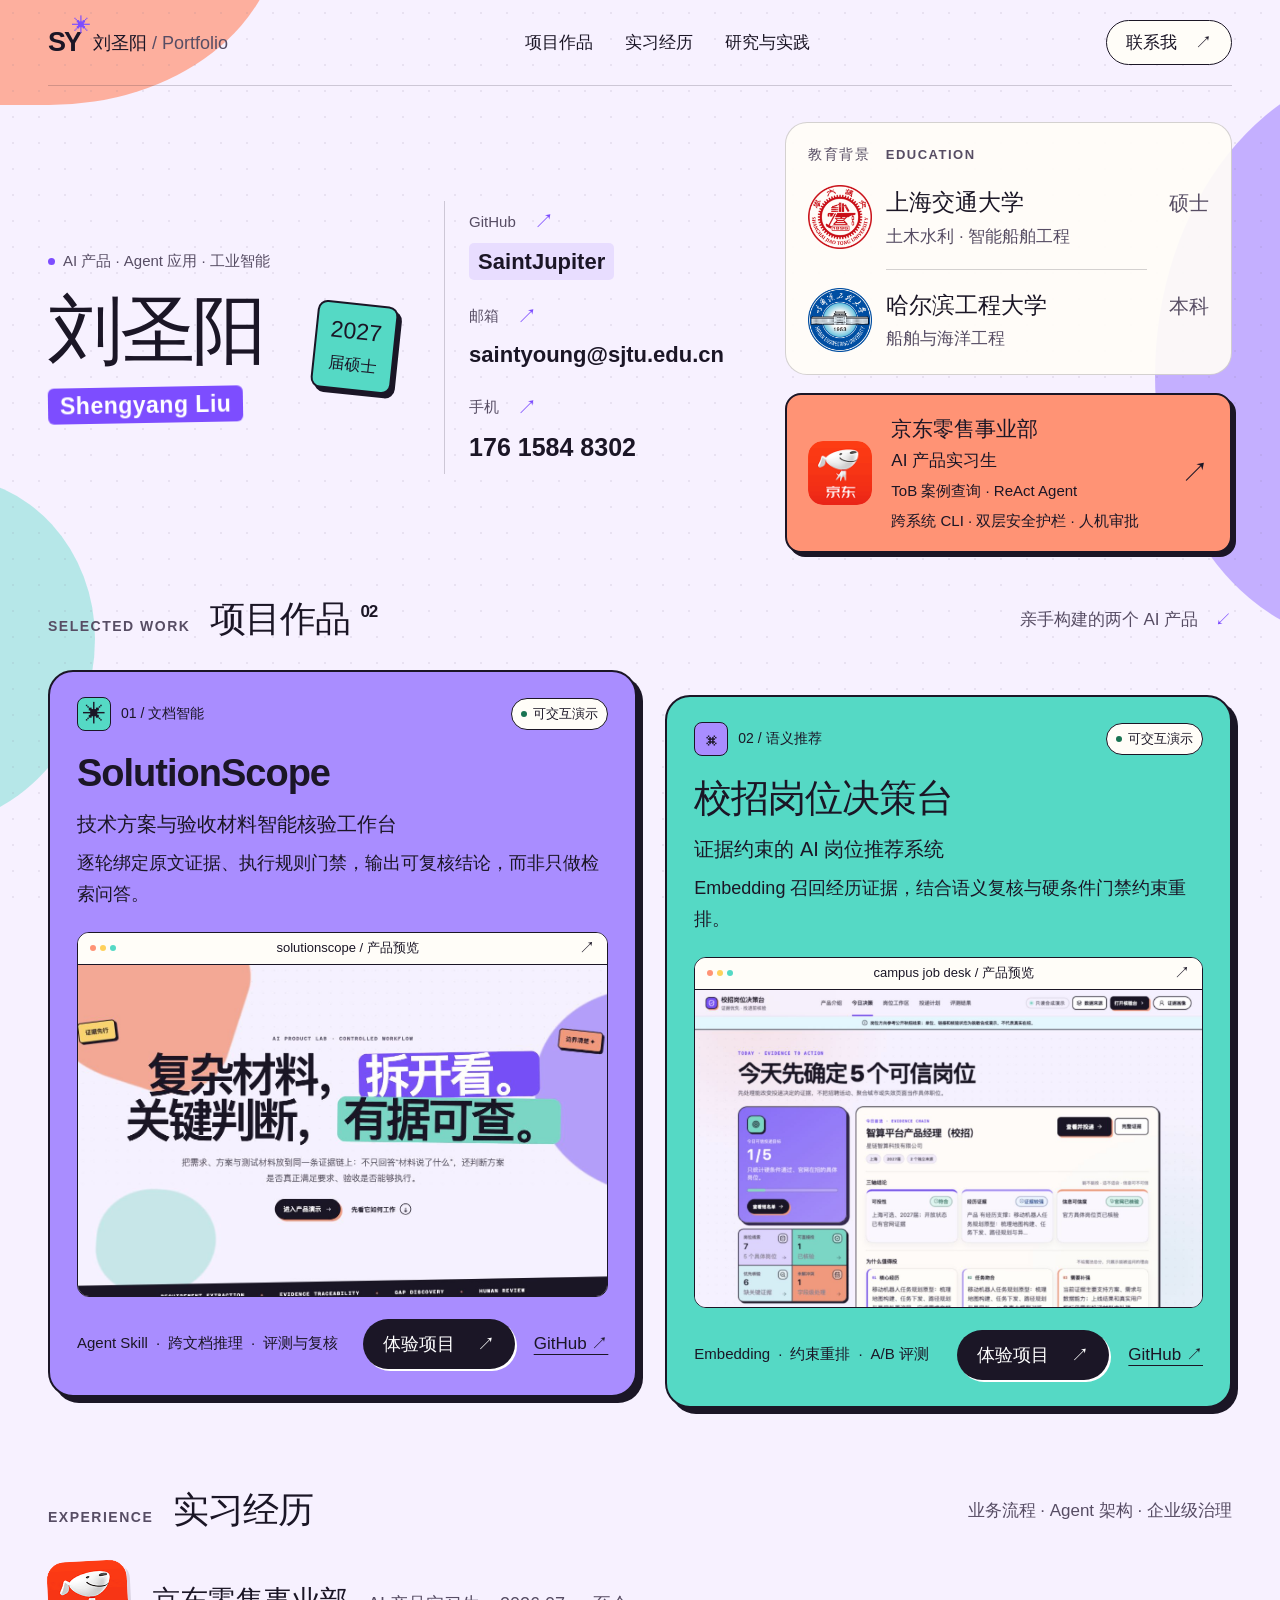
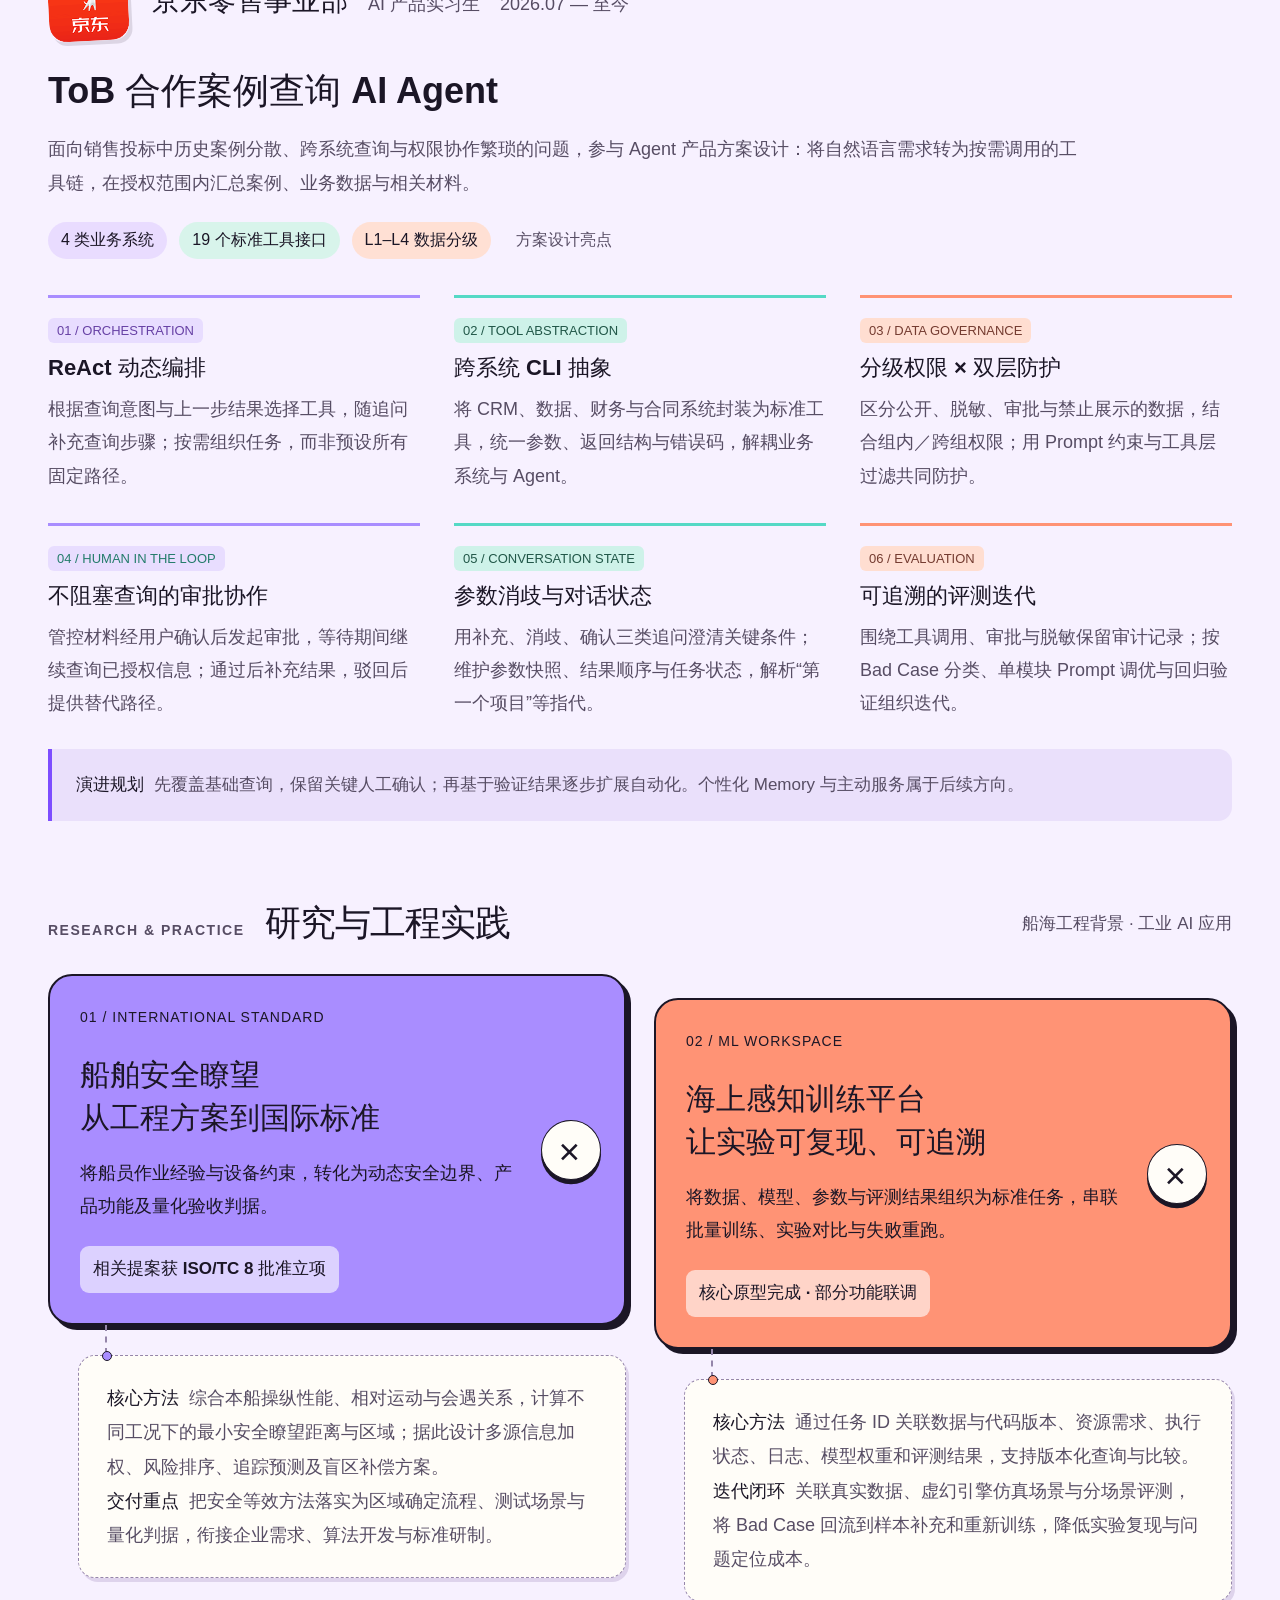
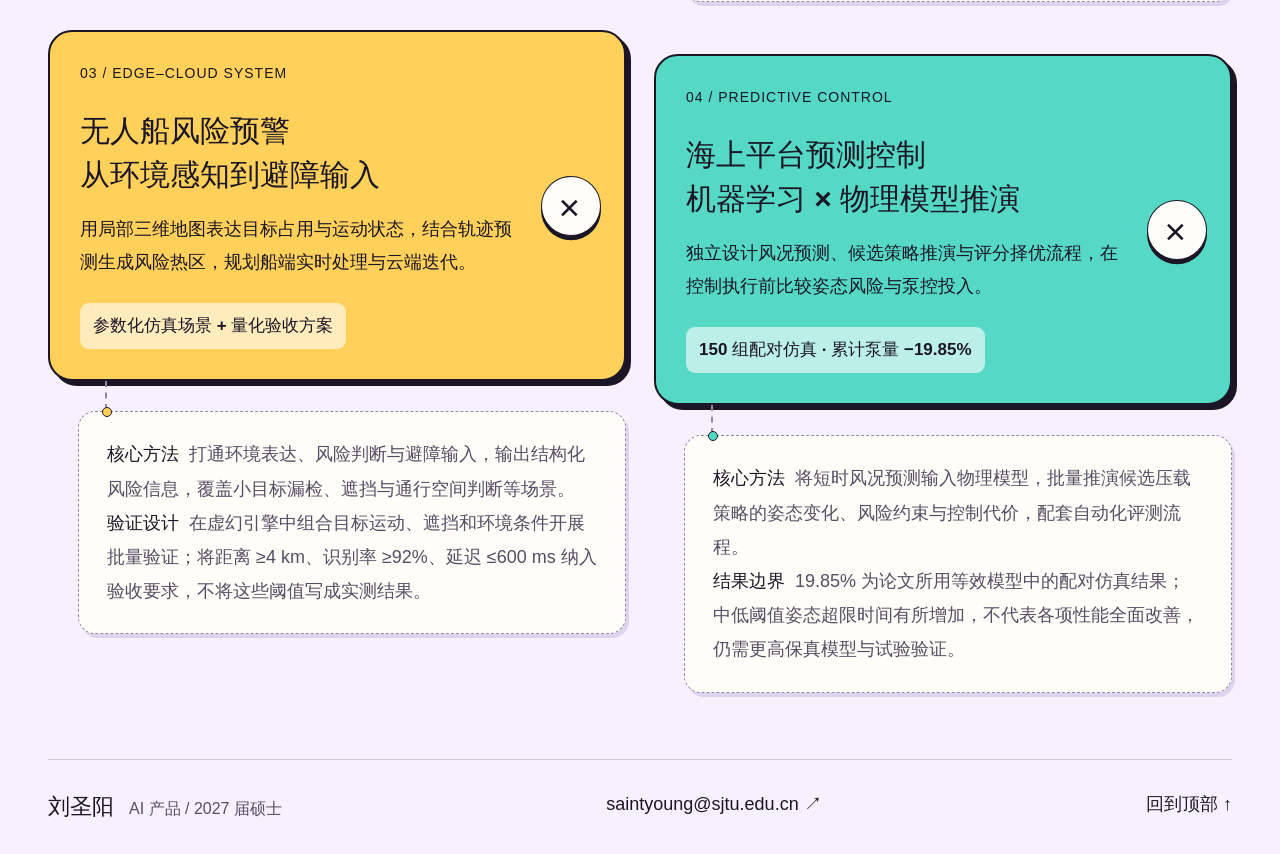
==== index.html @ f73a902e "Remove personal name from page and repository metadata" ====
<!doctype html>
<html lang="zh-CN">
  <head>
    <meta charset="UTF-8" />
    <meta name="viewport" content="width=device-width, initial-scale=1.0" />
    <meta name="description" content="个人主页：教育经历、实习经历、项目作品与研究实践。" />
    <title>个人主页｜Portfolio</title>
    <meta name="robots" content="noindex" />
    <link rel="stylesheet" href="./portfolio-readable.css" />
  </head>
  <body>
    <div class="ambient-art" aria-hidden="true"><i class="ambient-coral"></i><i class="ambient-violet"></i><i class="ambient-mint"></i></div>
    <a class="skip-link" href="#projects">跳至重点项目</a>
    <header class="topbar wrap">
      <a class="brand" href="#top"><span class="monogram">SY<span>✳</span></span><b>刘圣阳<span> / Portfolio</span></b></a>
      <nav aria-label="主导航"><a href="#projects">项目作品</a><a href="#experience">实习经历</a><a href="#research">研究与实践</a></nav>
      <a class="top-contact" href="mailto:saintyoung@sjtu.edu.cn">联系我 <span aria-hidden="true">↗</span></a>
    </header>
    <main class="wrap" id="top">
      <section class="overview" aria-label="个人概况">
        <div class="identity">
          <div class="kicker"><i></i> AI 产品 · Agent 应用 · 工业智能</div>
          <div class="name-line"><h1>刘圣阳<span>Shengyang Liu</span></h1><span class="year-badge">2027<br /><b>届硕士</b></span></div>
        </div>
        <nav class="contact-rail" aria-label="个人联系方式">
          <a href="https://github.com/SaintJupiter" target="_blank" rel="noreferrer"><span class="contact-label">GitHub <span aria-hidden="true">↗</span></span><strong>SaintJupiter</strong></a>
          <a href="mailto:saintyoung@sjtu.edu.cn"><span class="contact-label">邮箱 <span aria-hidden="true">↗</span></span><strong>saintyoung@sjtu.edu.cn</strong></a>
          <a href="tel:17615848302"><span class="contact-label">手机 <span aria-hidden="true">↗</span></span><strong>176 1584 8302</strong></a>
        </nav>
        <div class="background-stack">
          <div class="education"><span class="section-label">教育背景 <small>EDUCATION</small></span><div class="school"><img class="school-emblem" src="./assets/sjtu-emblem.png" alt="上海交通大学校徽" width="64" height="64" /><div><h2>上海交通大学 <span>硕士</span></h2><p>土木水利 · 智能船舶工程</p></div></div><div class="school"><img class="school-emblem" src="./assets/heu-crest-local.png" alt="哈尔滨工程大学校徽" width="64" height="64" /><div><h2>哈尔滨工程大学 <span>本科</span></h2><p>船舶与海洋工程</p></div></div></div>
          <a class="intern-summary" href="#experience"><img class="jd-logo" src="./assets/jd-official-app.png" alt="京东" width="64" height="64" /><div><strong>京东零售事业部 <span>AI 产品实习生</span></strong><p>ToB 案例查询 · ReAct Agent<span class="intern-keywords">跨系统 CLI · 双层安全护栏 · 人机审批</span></p></div><span class="round-arrow" aria-hidden="true">↗</span></a>
        </div>
      </section>
      <section class="featured" id="projects" aria-labelledby="projects-title">
        <div class="section-heading"><div><span class="section-label">SELECTED WORK</span><h2 id="projects-title">项目作品<span class="project-count">02</span></h2></div><span class="section-hint">亲手构建的两个 AI 产品 <span aria-hidden="true">↙</span></span></div>
        <div class="project-grid">
          <article class="project scope">
            <div class="project-copy"><div class="project-top"><span class="project-icon">✳</span><span>01 / 文档智能</span><span class="demo-badge"><i></i>可交互演示</span></div><h3>SolutionScope</h3><p class="project-subtitle">技术方案与验收材料智能核验工作台</p><p class="project-description">逐轮绑定原文证据、执行规则门禁，输出可复核结论，而非只做检索问答。</p></div>
            <a class="project-preview" href="https://saintjupiter.github.io/SolutionScope/" target="_blank" rel="noreferrer" aria-label="打开 SolutionScope 在线演示"><div class="window-bar"><span><i></i><i></i><i></i></span><small>solutionscope / 产品预览</small><span>↗</span></div><img src="./assets/solutionscope.png" alt="SolutionScope 产品首页，紫色与薄荷绿色界面" width="1280" height="735" /><span class="preview-open">打开体验 ↗</span></a>
            <div class="project-bottom"><div class="tags"><span>Agent Skill</span><span>跨文档推理</span><span>评测与复核</span></div><div class="project-actions"><a class="demo-link" href="https://saintjupiter.github.io/SolutionScope/" target="_blank" rel="noreferrer">体验项目 <span>↗</span></a><a class="repo-link" href="https://github.com/SaintJupiter/SolutionScope" target="_blank" rel="noreferrer">GitHub ↗</a></div></div>
          </article>
          <article class="project campus">
            <div class="project-copy"><div class="project-top"><span class="project-icon">⌘</span><span>02 / 语义推荐</span><span class="demo-badge"><i></i>可交互演示</span></div><h3>校招岗位决策台</h3><p class="project-subtitle">证据约束的 AI 岗位推荐系统</p><p class="project-description">Embedding 召回经历证据，结合语义复核与硬条件门禁约束重排。</p></div>
            <a class="project-preview" href="https://saintjupiter.github.io/campus-job-decision-desk/" target="_blank" rel="noreferrer" aria-label="打开校招岗位决策台在线演示"><div class="window-bar"><span><i></i><i></i><i></i></span><small>campus job desk / 产品预览</small><span>↗</span></div><img src="./assets/campus-preview-local.png" alt="校招岗位决策台的今日决策页面，展示合成岗位与三轴结论" width="1440" height="900" /><span class="preview-open">打开体验 ↗</span></a>
            <div class="project-bottom"><div class="tags"><span>Embedding</span><span>约束重排</span><span>A/B 评测</span></div><div class="project-actions"><a class="demo-link" href="https://saintjupiter.github.io/campus-job-decision-desk/" target="_blank" rel="noreferrer">体验项目 <span>↗</span></a><a class="repo-link" href="https://github.com/SaintJupiter/campus-job-decision-desk" target="_blank" rel="noreferrer">GitHub ↗</a></div></div>
          </article>
        </div>
      </section>
      <section class="experience detail-section" id="experience">
        <div class="section-heading"><div><span class="section-label">EXPERIENCE</span><h2>实习经历</h2></div><span class="section-hint">业务流程 · Agent 架构 · 企业级治理</span></div>
        <article class="experience-card">
          <div class="employer"><img class="jd-logo" src="./assets/jd-official-app.png" alt="京东" width="80" height="80" /><div><h3>京东零售事业部</h3><p>AI 产品实习生</p><time>2026.07 — 至今</time></div></div>
          <div class="experience-body">
            <h3>ToB 合作案例查询 AI Agent</h3>
            <p>面向销售投标中历史案例分散、跨系统查询与权限协作繁琐的问题，参与 Agent 产品方案设计：将自然语言需求转为按需调用的工具链，在授权范围内汇总案例、业务数据与相关材料。</p>
            <div class="jd-scope" aria-label="方案覆盖范围"><span>4 类业务系统</span><span>19 个标准工具接口</span><span>L1–L4 数据分级</span><span>方案设计亮点</span></div>
            <div class="jd-highlights">
              <div><span class="highlight-index">01 / ORCHESTRATION</span><h4>ReAct 动态编排</h4><p>根据查询意图与上一步结果选择工具，随追问补充查询步骤；按需组织任务，而非预设所有固定路径。</p></div>
              <div><span class="highlight-index">02 / TOOL ABSTRACTION</span><h4>跨系统 CLI 抽象</h4><p>将 CRM、数据、财务与合同系统封装为标准工具，统一参数、返回结构与错误码，解耦业务系统与 Agent。</p></div>
              <div><span class="highlight-index">03 / DATA GOVERNANCE</span><h4>分级权限 × 双层防护</h4><p>区分公开、脱敏、审批与禁止展示的数据，结合组内／跨组权限；用 Prompt 约束与工具层过滤共同防护。</p></div>
              <div><span class="highlight-index">04 / HUMAN IN THE LOOP</span><h4>不阻塞查询的审批协作</h4><p>管控材料经用户确认后发起审批，等待期间继续查询已授权信息；通过后补充结果，驳回后提供替代路径。</p></div>
              <div><span class="highlight-index">05 / CONVERSATION STATE</span><h4>参数消歧与对话状态</h4><p>用补充、消歧、确认三类追问澄清关键条件；维护参数快照、结果顺序与任务状态，解析“第一个项目”等指代。</p></div>
              <div><span class="highlight-index">06 / EVALUATION</span><h4>可追溯的评测迭代</h4><p>围绕工具调用、审批与脱敏保留审计记录；按 Bad Case 分类、单模块 Prompt 调优与回归验证组织迭代。</p></div>
            </div>
            <p class="jd-roadmap"><strong>演进规划</strong>先覆盖基础查询，保留关键人工确认；再基于验证结果逐步扩展自动化。个性化 Memory 与主动服务属于后续方向。</p>
          </div>
        </article>
      </section>
      <section class="detail-section" id="research"><div class="section-heading"><div><span class="section-label">RESEARCH & PRACTICE</span><h2>研究与工程实践</h2></div><span class="section-hint">船海工程背景 · 工业 AI 应用</span></div>
        <div class="research-grid">
          <details open class="research-card research-violet"><summary><span class="research-number">01 / INTERNATIONAL STANDARD</span><div><h3>船舶安全瞭望<br />从工程方案到国际标准</h3><p>将船员作业经验与设备约束，转化为动态安全边界、产品功能及量化验收判据。</p><span class="research-result">相关提案获 ISO/TC 8 批准立项</span></div><span class="expand" aria-hidden="true">＋</span></summary><div class="research-body"><strong>核心方法</strong>综合本船操纵性能、相对运动与会遇关系，计算不同工况下的最小安全瞭望距离与区域；据此设计多源信息加权、风险排序、追踪预测及盲区补偿方案。<br /><strong>交付重点</strong>把安全等效方法落实为区域确定流程、测试场景与量化判据，衔接企业需求、算法开发与标准研制。</div></details>
          <details open class="research-card research-mint"><summary><span class="research-number">02 / ML WORKSPACE</span><div><h3>海上感知训练平台<br />让实验可复现、可追溯</h3><p>将数据、模型、参数与评测结果组织为标准任务，串联批量训练、实验对比与失败重跑。</p><span class="research-result">核心原型完成 · 部分功能联调</span></div><span class="expand" aria-hidden="true">＋</span></summary><div class="research-body"><strong>核心方法</strong>通过任务 ID 关联数据与代码版本、资源需求、执行状态、日志、模型权重和评测结果，支持版本化查询与比较。<br /><strong>迭代闭环</strong>关联真实数据、虚幻引擎仿真场景与分场景评测，将 Bad Case 回流到样本补充和重新训练，降低实验复现与问题定位成本。</div></details>
          <details open class="research-card research-mint"><summary><span class="research-number">03 / EDGE–CLOUD SYSTEM</span><div><h3>无人船风险预警<br />从环境感知到避障输入</h3><p>用局部三维地图表达目标占用与运动状态，结合轨迹预测生成风险热区，规划船端实时处理与云端迭代。</p><span class="research-result">参数化仿真场景 + 量化验收方案</span></div><span class="expand" aria-hidden="true">＋</span></summary><div class="research-body"><strong>核心方法</strong>打通环境表达、风险判断与避障输入，输出结构化风险信息，覆盖小目标漏检、遮挡与通行空间判断等场景。<br /><strong>验证设计</strong>在虚幻引擎中组合目标运动、遮挡和环境条件开展批量验证；将距离 ≥4 km、识别率 ≥92%、延迟 ≤600 ms 纳入验收要求，不将这些阈值写成实测结果。</div></details>
          <details open class="research-card research-violet"><summary><span class="research-number">04 / PREDICTIVE CONTROL</span><div><h3>海上平台预测控制<br />机器学习 × 物理模型推演</h3><p>独立设计风况预测、候选策略推演与评分择优流程，在控制执行前比较姿态风险与泵控投入。</p><span class="research-result">150 组配对仿真 · 累计泵量 −19.85%</span></div><span class="expand" aria-hidden="true">＋</span></summary><div class="research-body"><strong>核心方法</strong>将短时风况预测输入物理模型，批量推演候选压载策略的姿态变化、风险约束与控制代价，配套自动化评测流程。<br /><strong>结果边界</strong>19.85% 为论文所用等效模型中的配对仿真结果；中低阈值姿态超限时间有所增加，不代表各项性能全面改善，仍需更高保真模型与试验验证。</div></details>
        </div>
      </section>
      <footer><div><strong>刘圣阳</strong><span>AI 产品 / 2027 届硕士</span></div><a href="mailto:saintyoung@sjtu.edu.cn">saintyoung@sjtu.edu.cn ↗</a><a href="#top">回到顶部 ↑</a></footer>
    </main>
  </body>
</html>
---- portfolio-readable.css ----
:root {
  --ink:#1b1626; --muted:#574d64; --paper:#f7f1ff; --white:#fffdf8;
  --purple:#7d4dff; --violet:#a98dff; --mint:#55d9c5; --coral:#ff9375;
  --yellow:#ffd15b; --cyan:#5ad8ee; --line:#1b162630;
  font-family:"Avenir Next",-apple-system,BlinkMacSystemFont,"PingFang SC","Microsoft YaHei",sans-serif;
  color:var(--ink); background:var(--paper); font-synthesis:none;
}
* { box-sizing:border-box; }
html { scroll-behavior:smooth; scroll-padding-top:28px; }
body { margin:0; isolation:isolate; }
h1,h2,h3,h4,p { margin:0; }
a { color:inherit; text-decoration:none; }
a,summary { -webkit-tap-highlight-color:transparent; }
a:focus-visible,summary:focus-visible { outline:3px solid #5630bc; outline-offset:5px; }
.wrap { width:min(1440px,calc(100% - 96px)); margin-inline:auto; }
.topbar { height:86px; display:flex; align-items:center; justify-content:space-between; gap:24px; border-bottom:1px solid var(--line); }
.brand { display:flex; align-items:center; gap:13px; font-size:18px; }
.brand b>span { font-weight:400; color:var(--muted); }
.monogram { font-size:27px; letter-spacing:-2px; font-weight:850; position:relative; }
.monogram>span { position:absolute; color:var(--purple); top:-12px; right:-9px; font-size:19px; }
.topbar nav { display:flex; gap:32px; font-size:17px; }
.topbar nav a:hover { color:var(--purple); }
.top-contact { font-size:17px; padding:10px 19px; background:var(--white); border:1.5px solid var(--ink); border-radius:30px; }
.top-contact span { margin-left:13px; }
.overview { display:grid; grid-template-columns:minmax(0,1fr) minmax(0,1.08fr); gap:46px; align-items:center; padding:36px 0 42px; }
.identity { min-width:0; }
.kicker { font-size:15px; color:var(--muted); display:flex; align-items:center; gap:8px; }
.kicker i { width:7px; height:7px; border-radius:50%; background:var(--purple); }
.name-line { display:flex; align-items:center; gap:28px; margin-top:20px; }
.identity h1 { font-size:clamp(72px,6.1vw,92px); line-height:1.06; letter-spacing:-3px; }
.identity h1>span { display:table; font-size:23px; letter-spacing:.5px; font-weight:600; color:white; background:var(--purple); border-radius:6px; padding:6px 12px; margin-top:16px; transform:rotate(-1deg); }
.year-badge { background:var(--mint); border:2px solid var(--ink); border-radius:10px; box-shadow:4px 4px 0 var(--ink); padding:13px 15px; transform:rotate(6deg); text-align:center; font-size:26px; line-height:1.35; }
.year-badge b { font-size:16px; font-weight:550; }
.intro { font-size:20px; margin-top:24px; line-height:1.65; color:var(--muted); }
.socials { display:flex; flex-wrap:wrap; align-items:center; gap:17px 22px; margin-top:25px; font-size:18px; }
.socials a { display:inline-flex; align-items:center; gap:10px; }
.socials .github { color:white; background:var(--ink); padding:12px 20px; border-radius:28px; box-shadow:4px 4px 0 var(--coral); }
.github svg { width:20px; height:20px; stroke:currentColor; fill:none; stroke-width:1.7; }
.phone-link { display:inline-flex; align-items:center; gap:13px; margin-top:20px; font-size:22px; font-variant-numeric:tabular-nums; }
.phone-link>span:first-child { font-size:15px; color:var(--muted); }
.phone-link:hover { color:var(--purple); }
.background-stack { display:grid; gap:18px; min-width:0; }
.education { background:#fffdf8ed; border:1.5px solid var(--line); border-radius:22px; padding:23px 27px; }
.section-label { font-size:14px; color:var(--muted); font-weight:650; letter-spacing:1.5px; }
.section-label small { font-size:13px; margin-left:10px; }
.school { display:flex; align-items:center; gap:18px; margin-top:21px; }
.school-emblem { width:64px; height:64px; object-fit:contain; flex-shrink:0; }
.school h2 { font-size:25px; line-height:1.5; font-weight:650; }
.school h2 span { font-size:17px; font-weight:400; color:var(--muted); margin-left:9px; }
.school p { font-size:18px; color:var(--muted); margin-top:3px; line-height:1.6; }
.intern-summary { width:100%; display:flex; align-items:center; gap:19px; padding:20px 25px; background:var(--coral); border:2px solid var(--ink); border-radius:16px; box-shadow:4px 4px 0 var(--ink); }
.jd-mark { display:flex; flex-direction:column; font-size:36px; font-weight:800; line-height:1; letter-spacing:-2px; color:#822629; flex-shrink:0; }
.jd-mark>span { font-size:14px; letter-spacing:3px; text-align:center; margin-top:7px; font-weight:500; }
.intern-summary strong { font-size:22px; line-height:1.5; }
.intern-summary strong>span { font-size:17px; font-weight:500; margin-left:10px; }
.intern-summary p { font-size:16px; line-height:1.7; margin-top:5px; }
.round-arrow { margin-left:auto; font-size:28px; }
.section-heading { display:flex; justify-content:space-between; align-items:center; gap:20px; margin-bottom:26px; }
.section-heading>div { display:flex; align-items:baseline; gap:20px; }
.section-heading h2 { font-size:36px; font-weight:750; letter-spacing:-1px; }
.project-count { font-size:17px; margin-left:10px; vertical-align:top; line-height:2; }
.section-hint { font-size:17px; color:var(--muted); }
.section-hint>span { margin-left:12px; color:var(--purple); }
.project-grid { display:grid; grid-template-columns:minmax(0,1.04fr) minmax(0,1fr); gap:28px; align-items:start; }
.project { border:2px solid var(--ink); border-radius:25px; box-shadow:6px 6px 0 var(--ink); overflow:hidden; background:var(--violet); transition:transform .2s; }
.project.campus { background:var(--mint); margin-top:25px; }
.project:hover { transform:translateY(-3px); }
.project-copy { padding:25px 27px 21px; }
.project-top { display:flex; align-items:center; gap:10px; font-size:14px; }
.project-icon { display:grid; place-items:center; width:34px; height:34px; font-size:23px; background:var(--mint); border:1px solid var(--ink); border-radius:8px; }
.campus .project-icon { background:var(--violet); }
.demo-badge { display:flex; align-items:center; gap:6px; margin-left:auto; padding:6px 9px; border:1px solid var(--ink); border-radius:20px; background:var(--white); font-size:13px; }
.demo-badge i { width:6px; height:6px; background:#197352; border-radius:50%; }
.project h3 { font-size:38px; line-height:1.25; letter-spacing:-1px; margin-top:19px; }
.project-subtitle { font-size:20px; margin-top:10px; line-height:1.6; }
.project-description { font-size:18px; line-height:1.75; margin-top:8px; }
.project-preview { display:block; position:relative; margin:0 27px; border:1.5px solid var(--ink); border-radius:12px; overflow:hidden; background:var(--paper); }
.window-bar { height:32px; display:flex; align-items:center; justify-content:space-between; padding:0 12px; background:var(--white); border-bottom:1px solid var(--ink); }
.window-bar small { font-size:13px; }
.window-bar>span:first-child { display:flex; gap:4px; }
.window-bar i { width:6px; height:6px; border-radius:50%; background:var(--coral); }
.window-bar i:nth-child(2) { background:var(--yellow); }
.window-bar i:nth-child(3) { background:var(--mint); }
.project-preview img { display:block; width:100%; aspect-ratio:16/10; height:auto; object-fit:cover; object-position:top; }
.preview-open { position:absolute; bottom:14px; right:14px; padding:9px 14px; border-radius:24px; border:1px solid var(--ink); background:var(--white); font-size:14px; opacity:0; transition:opacity .2s; }
.project-preview:hover .preview-open,.project-preview:focus-visible .preview-open { opacity:1; }
.project-bottom { display:flex; flex-wrap:wrap; align-items:center; justify-content:space-between; gap:18px; padding:22px 27px 26px; }
.tags { display:flex; flex-wrap:wrap; gap:8px; font-size:15px; }
.tags span+span:before { content:"·"; margin-right:8px; }
.project-actions { display:flex; align-items:center; gap:19px; margin-left:auto; }
.demo-link { display:flex; align-items:center; gap:22px; font-size:18px; background:var(--ink); color:white; padding:13px 20px; border-radius:30px; box-shadow:2px 2px 0 white; }
.repo-link { font-size:17px; text-decoration:underline; text-underline-offset:5px; }
.detail-section { margin-top:78px; }
.experience-card { display:grid; grid-template-columns:235px minmax(0,1fr); background:var(--white); border:1px solid var(--line); border-radius:24px; overflow:hidden; }
.employer { display:flex; flex-direction:column; gap:25px; padding:32px 26px; background:#ffe0d4; border-right:1px solid var(--line); }
.employer>.jd-mark { font-size:50px; }
.employer h3 { font-size:25px; line-height:1.5; }
.employer p,.employer time { font-size:18px; display:block; margin-top:10px; color:var(--muted); }
.experience-body { padding:34px; }
.experience-body>h3 { font-size:30px; }
.experience-body>p { margin-top:16px; font-size:18px; line-height:1.9; color:var(--muted); }
.jd-scope { display:flex; flex-wrap:wrap; gap:9px; margin-top:22px; }
.jd-scope span { font-size:16px; padding:7px 10px; border-radius:6px; background:#e9dcff; }
.jd-scope span:nth-child(2) { background:#d8f4eb; }
.jd-scope span:nth-child(3) { background:#ffe0d4; }
.jd-scope span:last-child { background:transparent; color:var(--muted); }
.jd-highlights { display:grid; grid-template-columns:repeat(2,minmax(0,1fr)); gap:27px; margin-top:32px; }
.jd-highlights>div { border-top:1px solid var(--line); padding-top:17px; }
.highlight-index { font-size:14px; color:#6741a5; }
.jd-highlights>div:nth-child(even) .highlight-index { color:#247c6b; }
.jd-highlights h4 { font-size:22px; margin:10px 0; }
.jd-highlights p { font-size:18px; line-height:1.85; color:var(--muted); }
.experience-body>.jd-roadmap { font-size:17px; border-top:1px solid var(--line); padding-top:20px; margin-top:28px; }
.jd-roadmap strong { color:var(--ink); margin-right:10px; }
.research-grid { display:grid; grid-template-columns:repeat(2,minmax(0,1fr)); gap:28px; align-items:start; }
.research-card { border:2px solid var(--ink); border-radius:24px; box-shadow:5px 5px 0 var(--ink); overflow:hidden; background:var(--violet); }
.research-card:nth-child(2) { background:var(--coral); }
.research-card:nth-child(3) { background:var(--yellow); }
.research-card:nth-child(4) { background:var(--mint); }
.research-card:nth-child(even) { margin-top:24px; }
.research-grid summary { display:block; position:relative; padding:30px; cursor:pointer; list-style:none; }
.research-grid summary::-webkit-details-marker { display:none; }
.research-number { display:block; font-size:14px; line-height:1.7; letter-spacing:1px; padding-right:36px; margin-bottom:23px; }
.research-grid h3 { font-size:30px; line-height:1.45; }
.research-grid summary p { font-size:18px; line-height:1.85; margin-top:17px; }
.research-result { display:inline-block; font-size:17px; font-weight:600; line-height:1.7; margin-top:23px; padding:9px 13px; background:#fff9; border-radius:9px; }
.expand { position:absolute; top:26px; right:25px; width:34px; height:34px; display:grid; place-items:center; background:#fff9; border:1px solid var(--ink); border-radius:50%; font-size:24px; transition:transform .2s; }
details[open] .expand { transform:rotate(45deg); }
.research-body { background:#ffffffd4; border-top:1px solid var(--line); padding:26px 30px; font-size:18px; line-height:1.9; color:var(--muted); }
.research-body strong { color:var(--ink); margin-right:10px; }
footer { display:flex; flex-wrap:wrap; justify-content:space-between; gap:22px; padding:32px 0; margin-top:66px; border-top:1px solid var(--line); font-size:18px; }
footer strong { font-size:22px; margin-right:15px; }
footer span { font-size:16px; color:var(--muted); }
.skip-link { position:fixed; left:15px; top:-90px; z-index:20; background:white; padding:15px; }
.skip-link:focus { top:15px; }
.ambient-art { position:fixed; inset:0; z-index:-1; overflow:hidden; pointer-events:none; }
.ambient-art::after { content:""; position:absolute; inset:0; background:radial-gradient(#80728e .8px,transparent 1px) 0 0 / 26px 26px; opacity:.12; }
.ambient-art i { position:absolute; display:block; animation:ambient-drift 13s ease-in-out infinite alternate; }
.ambient-coral { width:440px; height:340px; top:-235px; left:-160px; background:var(--coral); border-radius:42% 58% 64% 36%; opacity:.7; }
.ambient-violet { width:460px; height:580px; right:-335px; top:7%; background:var(--violet); border-radius:62% 38% 47% 53%; opacity:.65; animation-delay:-5s!important; }
.ambient-mint { width:320px; height:350px; left:-225px; top:53%; background:var(--mint); border-radius:46% 54% 63% 37%; opacity:.4; animation-delay:-9s!important; }
@keyframes ambient-drift { from { transform:translate3d(-12px,-14px,0) rotate(-9deg); } to { transform:translate3d(28px,32px,0) rotate(12deg); } }
@media(max-width:1150px) {
  .wrap { width:calc(100% - 56px); }
  .overview { gap:30px; }
  .identity h1 { font-size:72px; }
  .school h2 { font-size:22px; }
  .school p { font-size:16px; }
  .intern-summary strong>span { display:block; margin:3px 0 0; }
  .project h3 { font-size:33px; }
  .project-bottom { align-items:start; flex-direction:column; }
  .project-actions { width:100%; justify-content:space-between; margin:0; }
  .experience-card { grid-template-columns:200px minmax(0,1fr); }
}
@media(max-width:800px) {
  .wrap { width:calc(100% - 36px); }
  .topbar { height:72px; }
  .topbar nav { display:none; }
  .brand { font-size:15px; }
  .top-contact { font-size:15px; padding:9px 14px; }
  .overview { grid-template-columns:1fr; gap:28px; padding:28px 0 36px; }
  .identity h1 { font-size:68px; }
  .identity h1>span { font-size:21px; }
  .kicker { font-size:14px; }
  .intro { font-size:18px; }
  .socials { font-size:17px; gap:17px; }
  .phone-link { font-size:22px; margin-top:18px; }
  .school-emblem { width:56px; height:56px; }
  .education { padding:20px; }
  .school { gap:14px; }
  .school h2 { font-size:22px; }
  .school h2 span { font-size:16px; }
  .school p { font-size:16px; }
  .intern-summary { padding:18px 20px; gap:16px; }
  .intern-summary strong { font-size:21px; }
  .intern-summary strong>span { font-size:17px; }
  .intern-summary p { font-size:15px; }
  .section-heading>div { flex-direction:column; gap:8px; }
  .section-heading h2 { font-size:31px; }
  .section-hint { display:none; }
  .project-grid { grid-template-columns:1fr; gap:25px; }
  .project.campus { margin-top:0; }
  .project-copy { padding:22px 21px 18px; }
  .project h3 { font-size:33px; }
  .project-subtitle { font-size:19px; }
  .project-description { font-size:17px; }
  .project-preview { margin-inline:21px; }
  .window-bar small { font-size:12px; }
  .project-bottom { padding:20px 21px 24px; }
  .demo-badge { font-size:12px; }
  .demo-link { font-size:17px; padding:12px 18px; }
  .experience-card { grid-template-columns:1fr; }
  .employer { flex-direction:row; align-items:center; border-right:0; border-bottom:1px solid var(--line); padding:23px; }
  .experience-body { padding:24px; }
  .experience-body>h3 { font-size:26px; }
  .jd-highlights { grid-template-columns:1fr; }
  .detail-section { margin-top:56px; }
  .research-grid { grid-template-columns:1fr; gap:25px; }
  .research-card:nth-child(even) { margin-top:0; }
  .research-grid summary { padding:25px; }
  .research-grid h3 { font-size:27px; }
  .research-number { font-size:12px; }
  .research-result { font-size:16px; }
  footer { font-size:16px; }
  footer>div { width:100%; }
  .ambient-violet { right:-395px; }
}
@media(max-width:380px) {
  .name-line { gap:18px; }
  .identity h1 { font-size:60px; }
  .year-badge { font-size:22px; padding:10px; }
  .school h2 { font-size:20px; }
  .school h2 span { margin-left:4px; }
  .school p { font-size:15px; }
  .demo-badge { display:none; }
}
/* Identity, contacts and credentials have separate roles in the opening row. */
.overview { grid-template-columns:minmax(0,1fr) minmax(0,.85fr) minmax(0,1.22fr); gap:30px; }
.name-line { gap:50px; align-items:flex-start; }
.year-badge { margin-top:12px; font-size:23px; padding:11px 13px; }
.identity h1 { font-size:clamp(74px,5.85vw,90px); }
.contact-rail { display:grid; gap:23px; padding:7px 0 7px 24px; border-left:1px solid var(--line); }
.contact-rail a { display:grid; gap:8px; justify-items:start; }
.contact-label { display:flex; gap:18px; align-items:center; font-size:15px; color:var(--muted); }
.contact-label>span { color:var(--purple); font-size:20px; }
.contact-rail strong { font-size:22px; line-height:1.5; font-weight:600; overflow-wrap:anywhere; }
.contact-rail a:first-child strong { background:#e8ddff; padding:2px 9px; border-radius:5px; }
.contact-rail a:last-child strong { font-size:25px; font-variant-numeric:tabular-nums; }
.contact-rail a:hover strong { color:var(--purple); }
.education { padding:22px; }
.school { position:relative; gap:14px; }
.school+.school { padding-top:19px; margin-top:19px; }
.school+.school::before { content:""; position:absolute; width:65%; height:1px; top:0; left:78px; background:var(--line); }
.school>div { flex:1; min-width:0; }
.school h2 { display:flex; justify-content:space-between; align-items:baseline; gap:8px; font-size:23px; }
.school h2 span { margin-left:auto; font-size:20px; flex-shrink:0; }
.jd-logo { display:block; width:64px; height:64px; object-fit:contain; flex-shrink:0; border-radius:15px; }
.employer>.jd-logo { width:80px; height:80px; transform:rotate(-3deg); box-shadow:3px 4px 0 #251c2920; }
.intern-keywords { display:block; margin-top:4px; }
.school p { font-size:17px; }
.intern-summary { padding:18px 21px; }
.intern-summary strong { font-size:21px; }
.intern-summary strong>span { display:block; margin:3px 0 0; font-size:17px; }
.intern-summary p { font-size:15px; }

/* An editorial experience section, not a dashboard inside one giant box. */
.experience-card { display:block; background:transparent; border:0; border-radius:0; overflow:visible; }
.employer { display:flex; flex-direction:row; align-items:center; gap:24px; padding:0 0 26px; background:transparent; border:0; }
.employer>.jd-mark { background:var(--coral); border:2px solid var(--ink); border-radius:16px; padding:15px 20px; box-shadow:4px 4px 0 var(--ink); transform:rotate(-3deg); font-size:42px; }
.employer>div { display:flex; align-items:baseline; flex-wrap:wrap; gap:8px 20px; }
.employer h3 { font-size:28px; }
.employer p,.employer time { margin:0; }
.experience-body { padding:0; }
.experience-body>h3 { font-size:36px; }
.experience-body>p { max-width:1040px; }
.jd-scope { gap:12px; }
.jd-scope span { padding:8px 13px; border-radius:25px; }
.jd-highlights { grid-template-columns:repeat(3,minmax(0,1fr)); gap:30px 34px; margin-top:36px; }
.jd-highlights>div { position:relative; padding:20px 0 0; border-top:3px solid var(--violet); }
.jd-highlights>div:nth-child(3n+2) { border-color:var(--mint); }
.jd-highlights>div:nth-child(3n+3) { border-color:var(--coral); }
.highlight-index { display:inline-block; padding:5px 9px; background:#e8ddff; border-radius:6px; font-size:13px; }
.jd-highlights>div:nth-child(3n+2) .highlight-index { background:#cef2e9; color:#215748; }
.jd-highlights>div:nth-child(3n+3) .highlight-index { background:#ffded1; color:#743b30; }
.experience-body>.jd-roadmap { max-width:none; padding:20px 24px; border:0; border-left:4px solid var(--purple); background:#eae0fb; border-radius:0 14px 14px 0; }

/* The colored summary stays its own card; details branch out below it. */
.research-card { --card-color:var(--violet); background:transparent; border:0; box-shadow:none; border-radius:0; overflow:visible; }
.research-card:nth-child(2) { --card-color:var(--coral); background:transparent; }
.research-card:nth-child(3) { --card-color:var(--yellow); background:transparent; }
.research-card:nth-child(4) { --card-color:var(--mint); background:transparent; }
.research-grid summary { background:var(--card-color); border:2px solid var(--ink); border-radius:24px; box-shadow:5px 5px 0 var(--ink); padding:30px 104px 30px 30px; }
.research-number { padding-right:0; }
.research-grid .expand { width:60px; height:60px; right:23px; top:50%; margin-top:-30px; font-size:40px; border:1.5px solid var(--ink); box-shadow:3px 3px 0 var(--ink); background:var(--white); }
.research-body { position:relative; margin:30px 0 0 30px; padding:25px 28px; background:var(--white); border:1.5px dashed #9585aa; border-radius:17px; box-shadow:3px 4px 0 #ded3ec; }
.research-body::before { content:""; position:absolute; top:-31px; left:26px; height:29px; border-left:2px dashed #9585aa; }
.research-body::after { content:""; position:absolute; top:-5px; left:23px; width:8px; height:8px; border-radius:50%; background:var(--card-color); border:1px solid var(--ink); }
@media(max-width:1250px) and (min-width:801px) {
  .overview { grid-template-columns:minmax(0,1fr) minmax(0,1fr); gap:26px 44px; }
  .background-stack { grid-column:1/-1; grid-template-columns:1fr 1fr; align-items:stretch; }
  .contact-rail { padding-left:28px; }
  .intern-summary { align-self:stretch; }
  .jd-highlights { grid-template-columns:repeat(2,minmax(0,1fr)); }
  .research-grid h3 { font-size:27px; }
}
@media(max-width:800px) {
  .overview { grid-template-columns:1fr; gap:29px; }
  .name-line { gap:44px; }
  .identity h1 { font-size:72px; }
  .contact-rail { padding:0; border:0; gap:16px; }
  .contact-rail a { grid-template-columns:62px minmax(0,1fr); align-items:center; gap:12px; }
  .contact-label { font-size:14px; gap:5px; }
  .contact-label>span { font-size:16px; }
  .contact-rail strong { font-size:20px; }
  .contact-rail a:last-child strong { font-size:23px; }
  .background-stack { grid-template-columns:1fr; }
  .school h2 { font-size:21px; }
  .school h2 span { font-size:19px; margin-left:auto; }
  .school p { font-size:16px; }
  .school+.school::before { left:70px; width:65%; }
  .employer { gap:20px; align-items:center; padding-bottom:25px; }
  .employer>div { display:block; }
  .employer h3 { font-size:24px; }
  .employer p,.employer time { font-size:16px; margin-top:7px; }
  .employer>.jd-mark { font-size:35px; padding:13px 16px; }
  .experience-body>h3 { font-size:28px; }
  .jd-highlights { grid-template-columns:1fr; }
  .research-grid summary { padding:25px 76px 25px 23px; }
  .research-grid h3 { font-size:25px; }
  .research-grid summary p { font-size:17px; }
  .research-grid .expand { width:46px; height:46px; right:15px; margin-top:-23px; font-size:32px; }
  .research-body { margin-left:16px; padding:22px; }
}
@media(max-width:380px) { .identity h1 { font-size:60px; } .name-line { gap:24px; } .contact-rail strong { font-size:18px; } }
@media(prefers-reduced-motion:reduce) { *,*::before,*::after { animation:none!important; transition:none!important; scroll-behavior:auto!important; } }
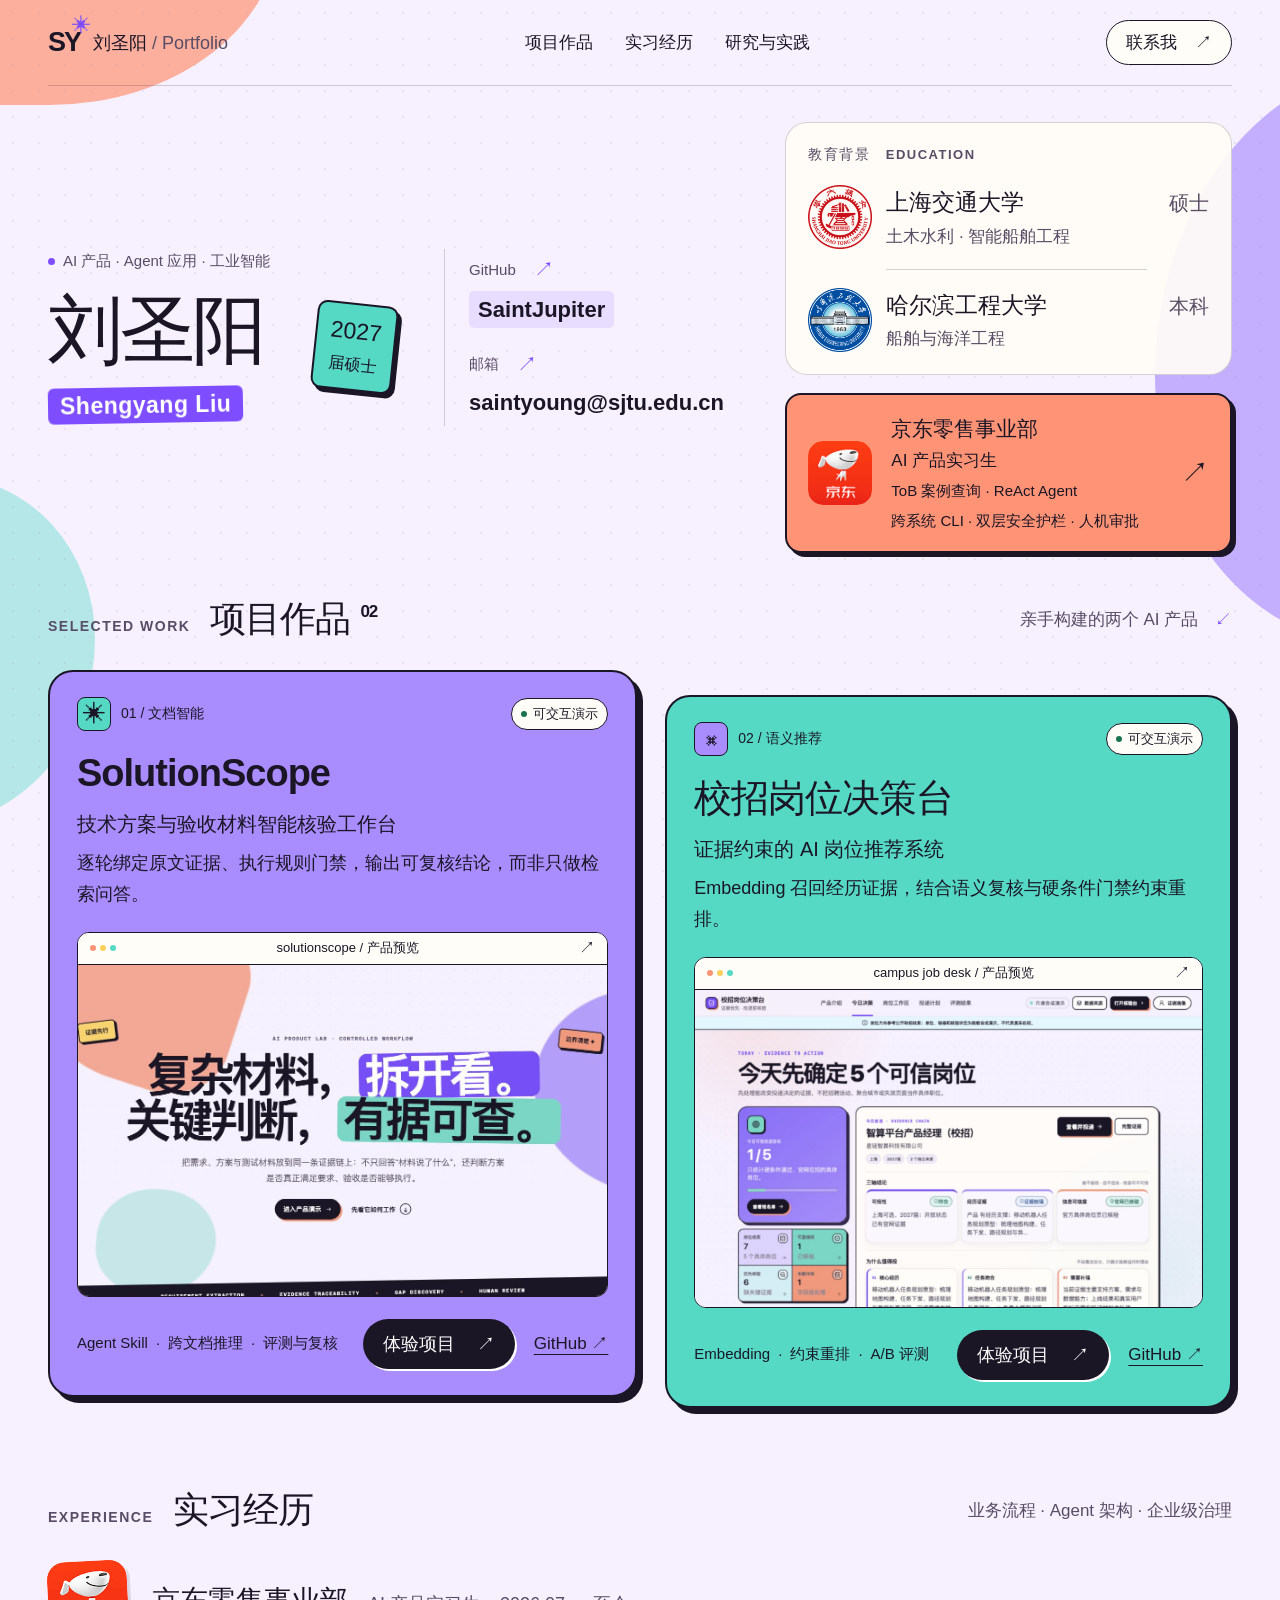
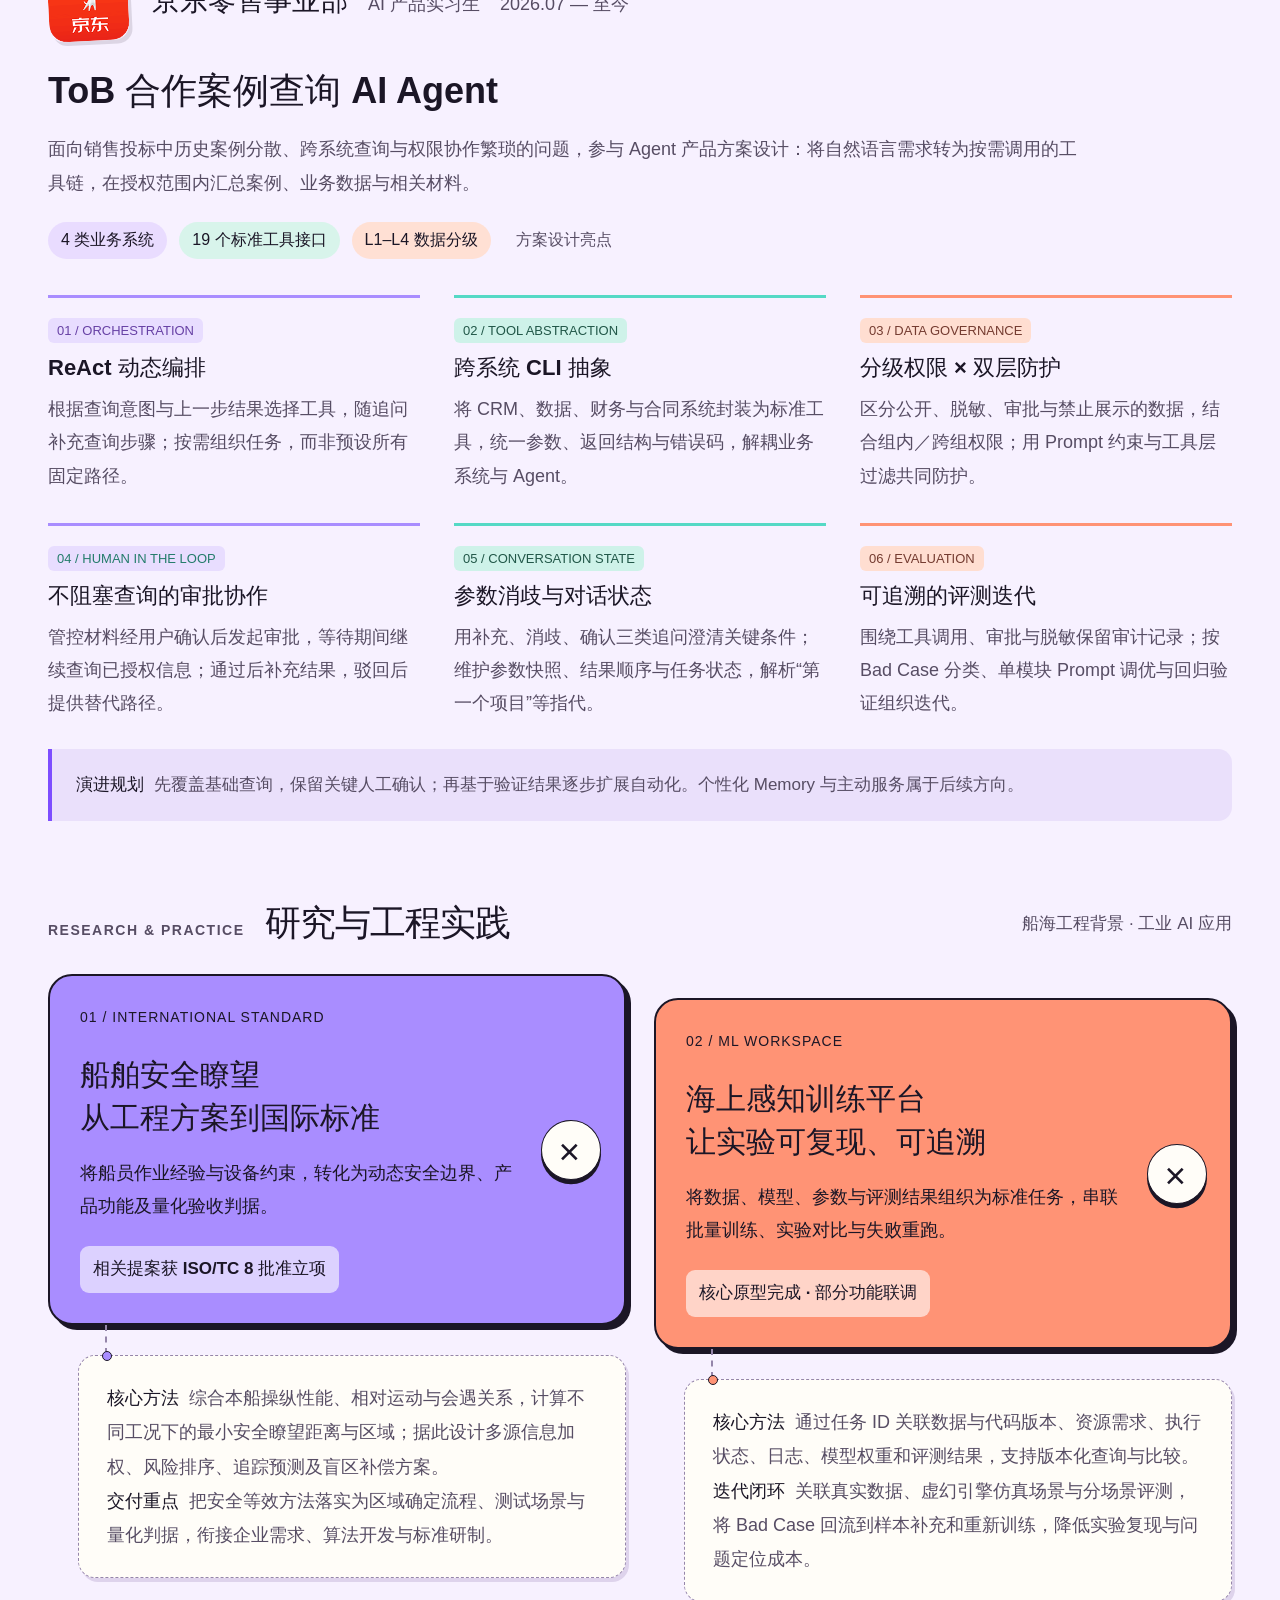
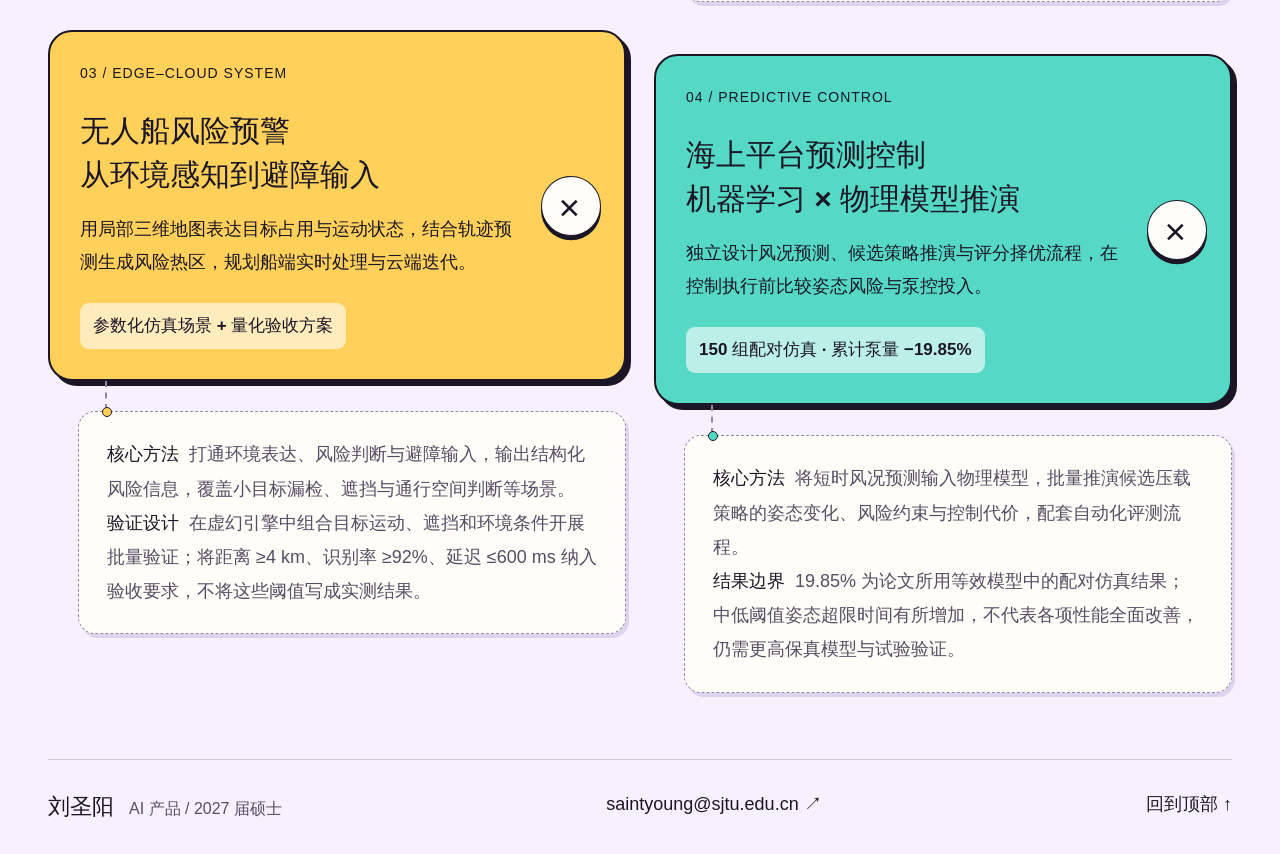
==== commit e0f0ebe2: "Prepare reduced-exposure portfolio hosting" ====
--- a/index.html
+++ b/index.html
@@ -6,6 +6,7 @@
     <meta name="description" content="个人主页：教育经历、实习经历、项目作品与研究实践。" />
     <title>个人主页｜Portfolio</title>
     <meta name="robots" content="noindex" />
+    <meta name="referrer" content="no-referrer" />
     <link rel="stylesheet" href="./portfolio-readable.css" />
   </head>
   <body>
@@ -25,7 +26,6 @@
         <nav class="contact-rail" aria-label="个人联系方式">
           <a href="https://github.com/SaintJupiter" target="_blank" rel="noreferrer"><span class="contact-label">GitHub <span aria-hidden="true">↗</span></span><strong>SaintJupiter</strong></a>
           <a href="mailto:saintyoung@sjtu.edu.cn"><span class="contact-label">邮箱 <span aria-hidden="true">↗</span></span><strong>saintyoung@sjtu.edu.cn</strong></a>
-          <a href="tel:17615848302"><span class="contact-label">手机 <span aria-hidden="true">↗</span></span><strong>176 1584 8302</strong></a>
         </nav>
         <div class="background-stack">
           <div class="education"><span class="section-label">教育背景 <small>EDUCATION</small></span><div class="school"><img class="school-emblem" src="./assets/sjtu-emblem.png" alt="上海交通大学校徽" width="64" height="64" /><div><h2>上海交通大学 <span>硕士</span></h2><p>土木水利 · 智能船舶工程</p></div></div><div class="school"><img class="school-emblem" src="./assets/heu-crest-local.png" alt="哈尔滨工程大学校徽" width="64" height="64" /><div><h2>哈尔滨工程大学 <span>本科</span></h2><p>船舶与海洋工程</p></div></div></div>
--- a/portfolio-readable.css
+++ b/portfolio-readable.css
@@ -225,7 +225,6 @@
 .contact-label>span { color:var(--purple); font-size:20px; }
 .contact-rail strong { font-size:22px; line-height:1.5; font-weight:600; overflow-wrap:anywhere; }
 .contact-rail a:first-child strong { background:#e8ddff; padding:2px 9px; border-radius:5px; }
-.contact-rail a:last-child strong { font-size:25px; font-variant-numeric:tabular-nums; }
 .contact-rail a:hover strong { color:var(--purple); }
 .education { padding:22px; }
 .school { position:relative; gap:14px; }
@@ -292,7 +291,6 @@
   .contact-label { font-size:14px; gap:5px; }
   .contact-label>span { font-size:16px; }
   .contact-rail strong { font-size:20px; }
-  .contact-rail a:last-child strong { font-size:23px; }
   .background-stack { grid-template-columns:1fr; }
   .school h2 { font-size:21px; }
   .school h2 span { font-size:19px; margin-left:auto; }
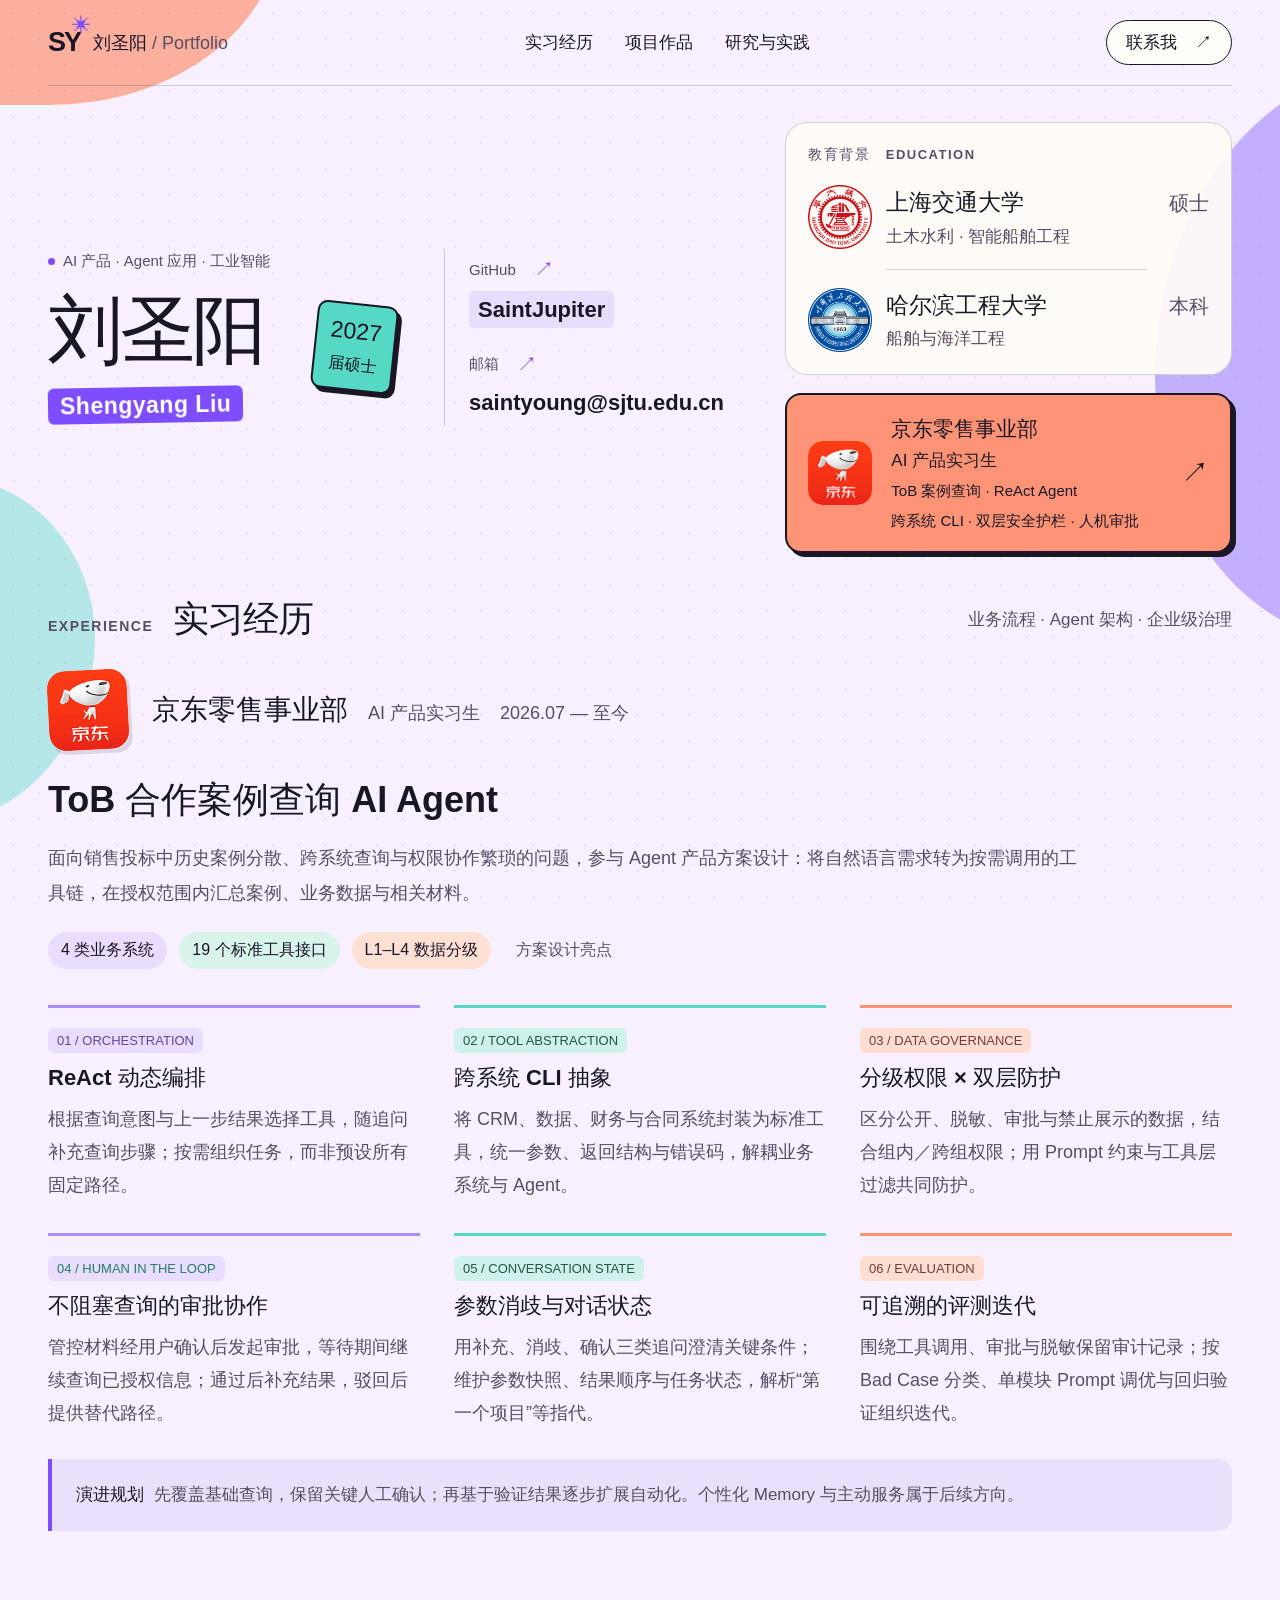
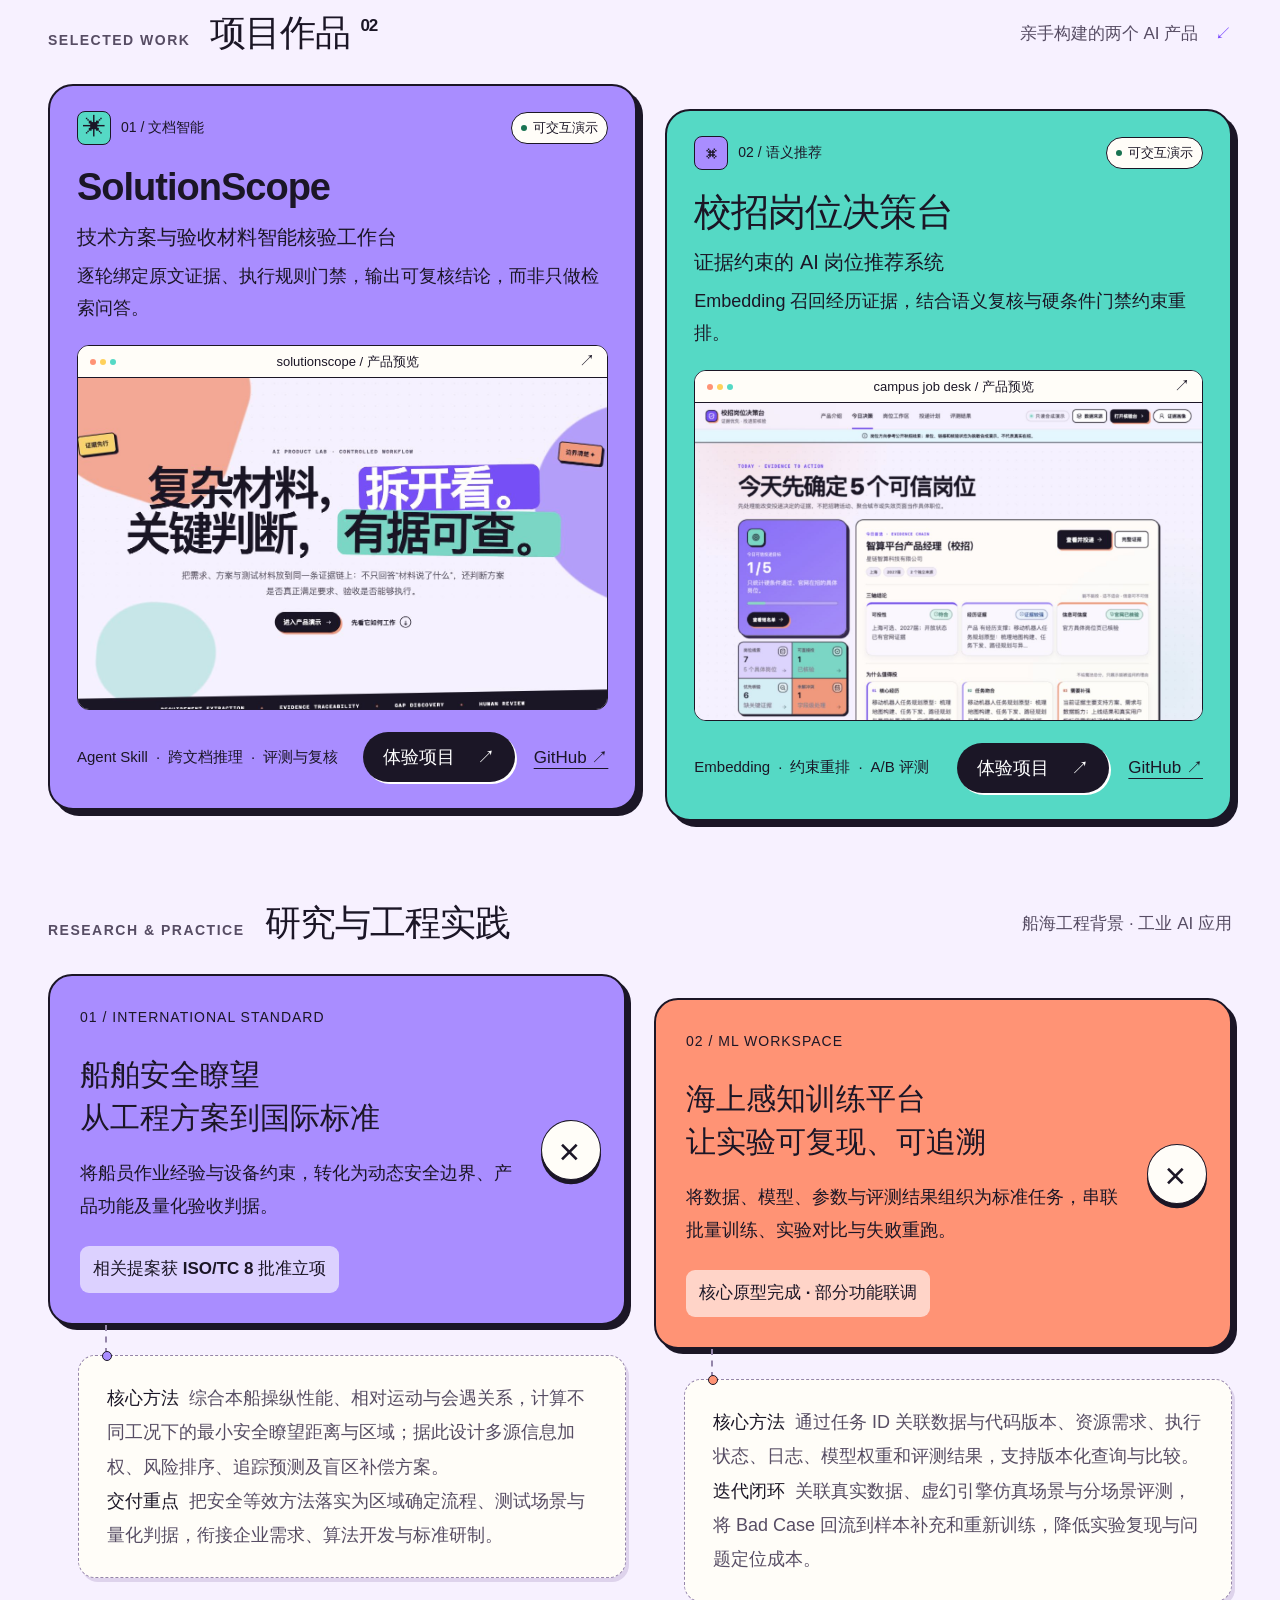
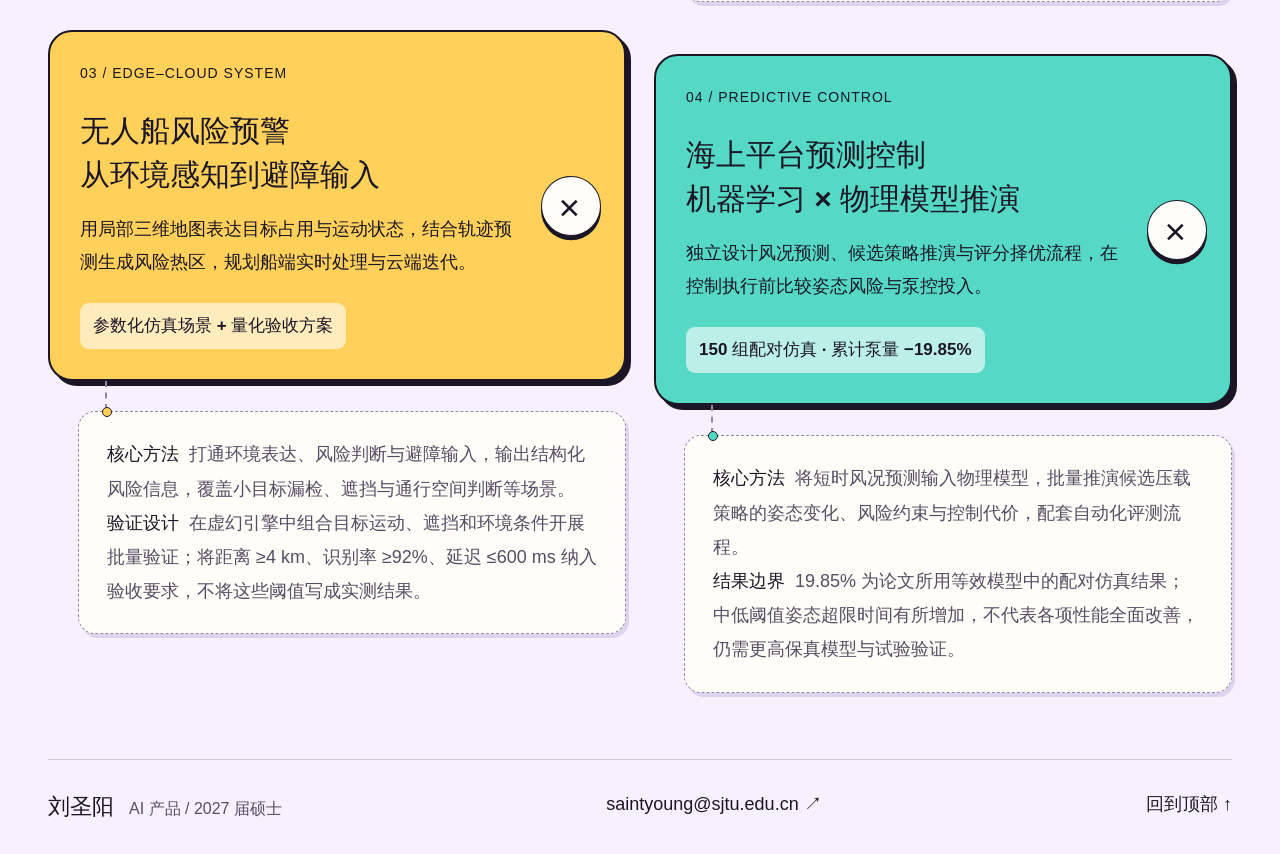
==== commit 73070eca: "Place internship experience before selected projects" ====
--- a/index.html
+++ b/index.html
@@ -14,7 +14,7 @@
     <a class="skip-link" href="#projects">跳至重点项目</a>
     <header class="topbar wrap">
       <a class="brand" href="#top"><span class="monogram">SY<span>✳</span></span><b>刘圣阳<span> / Portfolio</span></b></a>
-      <nav aria-label="主导航"><a href="#projects">项目作品</a><a href="#experience">实习经历</a><a href="#research">研究与实践</a></nav>
+      <nav aria-label="主导航"><a href="#experience">实习经历</a><a href="#projects">项目作品</a><a href="#research">研究与实践</a></nav>
       <a class="top-contact" href="mailto:saintyoung@sjtu.edu.cn">联系我 <span aria-hidden="true">↗</span></a>
     </header>
     <main class="wrap" id="top">
@@ -30,21 +30,6 @@
         <div class="background-stack">
           <div class="education"><span class="section-label">教育背景 <small>EDUCATION</small></span><div class="school"><img class="school-emblem" src="./assets/sjtu-emblem.png" alt="上海交通大学校徽" width="64" height="64" /><div><h2>上海交通大学 <span>硕士</span></h2><p>土木水利 · 智能船舶工程</p></div></div><div class="school"><img class="school-emblem" src="./assets/heu-crest-local.png" alt="哈尔滨工程大学校徽" width="64" height="64" /><div><h2>哈尔滨工程大学 <span>本科</span></h2><p>船舶与海洋工程</p></div></div></div>
           <a class="intern-summary" href="#experience"><img class="jd-logo" src="./assets/jd-official-app.png" alt="京东" width="64" height="64" /><div><strong>京东零售事业部 <span>AI 产品实习生</span></strong><p>ToB 案例查询 · ReAct Agent<span class="intern-keywords">跨系统 CLI · 双层安全护栏 · 人机审批</span></p></div><span class="round-arrow" aria-hidden="true">↗</span></a>
-        </div>
-      </section>
-      <section class="featured" id="projects" aria-labelledby="projects-title">
-        <div class="section-heading"><div><span class="section-label">SELECTED WORK</span><h2 id="projects-title">项目作品<span class="project-count">02</span></h2></div><span class="section-hint">亲手构建的两个 AI 产品 <span aria-hidden="true">↙</span></span></div>
-        <div class="project-grid">
-          <article class="project scope">
-            <div class="project-copy"><div class="project-top"><span class="project-icon">✳</span><span>01 / 文档智能</span><span class="demo-badge"><i></i>可交互演示</span></div><h3>SolutionScope</h3><p class="project-subtitle">技术方案与验收材料智能核验工作台</p><p class="project-description">逐轮绑定原文证据、执行规则门禁，输出可复核结论，而非只做检索问答。</p></div>
-            <a class="project-preview" href="https://saintjupiter.github.io/SolutionScope/" target="_blank" rel="noreferrer" aria-label="打开 SolutionScope 在线演示"><div class="window-bar"><span><i></i><i></i><i></i></span><small>solutionscope / 产品预览</small><span>↗</span></div><img src="./assets/solutionscope.png" alt="SolutionScope 产品首页，紫色与薄荷绿色界面" width="1280" height="735" /><span class="preview-open">打开体验 ↗</span></a>
-            <div class="project-bottom"><div class="tags"><span>Agent Skill</span><span>跨文档推理</span><span>评测与复核</span></div><div class="project-actions"><a class="demo-link" href="https://saintjupiter.github.io/SolutionScope/" target="_blank" rel="noreferrer">体验项目 <span>↗</span></a><a class="repo-link" href="https://github.com/SaintJupiter/SolutionScope" target="_blank" rel="noreferrer">GitHub ↗</a></div></div>
-          </article>
-          <article class="project campus">
-            <div class="project-copy"><div class="project-top"><span class="project-icon">⌘</span><span>02 / 语义推荐</span><span class="demo-badge"><i></i>可交互演示</span></div><h3>校招岗位决策台</h3><p class="project-subtitle">证据约束的 AI 岗位推荐系统</p><p class="project-description">Embedding 召回经历证据，结合语义复核与硬条件门禁约束重排。</p></div>
-            <a class="project-preview" href="https://saintjupiter.github.io/campus-job-decision-desk/" target="_blank" rel="noreferrer" aria-label="打开校招岗位决策台在线演示"><div class="window-bar"><span><i></i><i></i><i></i></span><small>campus job desk / 产品预览</small><span>↗</span></div><img src="./assets/campus-preview-local.png" alt="校招岗位决策台的今日决策页面，展示合成岗位与三轴结论" width="1440" height="900" /><span class="preview-open">打开体验 ↗</span></a>
-            <div class="project-bottom"><div class="tags"><span>Embedding</span><span>约束重排</span><span>A/B 评测</span></div><div class="project-actions"><a class="demo-link" href="https://saintjupiter.github.io/campus-job-decision-desk/" target="_blank" rel="noreferrer">体验项目 <span>↗</span></a><a class="repo-link" href="https://github.com/SaintJupiter/campus-job-decision-desk" target="_blank" rel="noreferrer">GitHub ↗</a></div></div>
-          </article>
         </div>
       </section>
       <section class="experience detail-section" id="experience">
@@ -67,6 +52,21 @@
           </div>
         </article>
       </section>
+      <section class="featured detail-section" id="projects" aria-labelledby="projects-title">
+        <div class="section-heading"><div><span class="section-label">SELECTED WORK</span><h2 id="projects-title">项目作品<span class="project-count">02</span></h2></div><span class="section-hint">亲手构建的两个 AI 产品 <span aria-hidden="true">↙</span></span></div>
+        <div class="project-grid">
+          <article class="project scope">
+            <div class="project-copy"><div class="project-top"><span class="project-icon">✳</span><span>01 / 文档智能</span><span class="demo-badge"><i></i>可交互演示</span></div><h3>SolutionScope</h3><p class="project-subtitle">技术方案与验收材料智能核验工作台</p><p class="project-description">逐轮绑定原文证据、执行规则门禁，输出可复核结论，而非只做检索问答。</p></div>
+            <a class="project-preview" href="https://saintjupiter.github.io/SolutionScope/" target="_blank" rel="noreferrer" aria-label="打开 SolutionScope 在线演示"><div class="window-bar"><span><i></i><i></i><i></i></span><small>solutionscope / 产品预览</small><span>↗</span></div><img src="./assets/solutionscope.png" alt="SolutionScope 产品首页，紫色与薄荷绿色界面" width="1280" height="735" /><span class="preview-open">打开体验 ↗</span></a>
+            <div class="project-bottom"><div class="tags"><span>Agent Skill</span><span>跨文档推理</span><span>评测与复核</span></div><div class="project-actions"><a class="demo-link" href="https://saintjupiter.github.io/SolutionScope/" target="_blank" rel="noreferrer">体验项目 <span>↗</span></a><a class="repo-link" href="https://github.com/SaintJupiter/SolutionScope" target="_blank" rel="noreferrer">GitHub ↗</a></div></div>
+          </article>
+          <article class="project campus">
+            <div class="project-copy"><div class="project-top"><span class="project-icon">⌘</span><span>02 / 语义推荐</span><span class="demo-badge"><i></i>可交互演示</span></div><h3>校招岗位决策台</h3><p class="project-subtitle">证据约束的 AI 岗位推荐系统</p><p class="project-description">Embedding 召回经历证据，结合语义复核与硬条件门禁约束重排。</p></div>
+            <a class="project-preview" href="https://saintjupiter.github.io/campus-job-decision-desk/" target="_blank" rel="noreferrer" aria-label="打开校招岗位决策台在线演示"><div class="window-bar"><span><i></i><i></i><i></i></span><small>campus job desk / 产品预览</small><span>↗</span></div><img src="./assets/campus-preview-local.png" alt="校招岗位决策台的今日决策页面，展示合成岗位与三轴结论" width="1440" height="900" /><span class="preview-open">打开体验 ↗</span></a>
+            <div class="project-bottom"><div class="tags"><span>Embedding</span><span>约束重排</span><span>A/B 评测</span></div><div class="project-actions"><a class="demo-link" href="https://saintjupiter.github.io/campus-job-decision-desk/" target="_blank" rel="noreferrer">体验项目 <span>↗</span></a><a class="repo-link" href="https://github.com/SaintJupiter/campus-job-decision-desk" target="_blank" rel="noreferrer">GitHub ↗</a></div></div>
+          </article>
+        </div>
+      </section>
       <section class="detail-section" id="research"><div class="section-heading"><div><span class="section-label">RESEARCH & PRACTICE</span><h2>研究与工程实践</h2></div><span class="section-hint">船海工程背景 · 工业 AI 应用</span></div>
         <div class="research-grid">
           <details open class="research-card research-violet"><summary><span class="research-number">01 / INTERNATIONAL STANDARD</span><div><h3>船舶安全瞭望<br />从工程方案到国际标准</h3><p>将船员作业经验与设备约束，转化为动态安全边界、产品功能及量化验收判据。</p><span class="research-result">相关提案获 ISO/TC 8 批准立项</span></div><span class="expand" aria-hidden="true">＋</span></summary><div class="research-body"><strong>核心方法</strong>综合本船操纵性能、相对运动与会遇关系，计算不同工况下的最小安全瞭望距离与区域；据此设计多源信息加权、风险排序、追踪预测及盲区补偿方案。<br /><strong>交付重点</strong>把安全等效方法落实为区域确定流程、测试场景与量化判据，衔接企业需求、算法开发与标准研制。</div></details>
--- a/portfolio-readable.css
+++ b/portfolio-readable.css
@@ -91,6 +91,7 @@
 .demo-link { display:flex; align-items:center; gap:22px; font-size:18px; background:var(--ink); color:white; padding:13px 20px; border-radius:30px; box-shadow:2px 2px 0 white; }
 .repo-link { font-size:17px; text-decoration:underline; text-underline-offset:5px; }
 .detail-section { margin-top:78px; }
+.overview + .detail-section { margin-top:0; }
 .experience-card { display:grid; grid-template-columns:235px minmax(0,1fr); background:var(--white); border:1px solid var(--line); border-radius:24px; overflow:hidden; }
 .employer { display:flex; flex-direction:column; gap:25px; padding:32px 26px; background:#ffe0d4; border-right:1px solid var(--line); }
 .employer>.jd-mark { font-size:50px; }
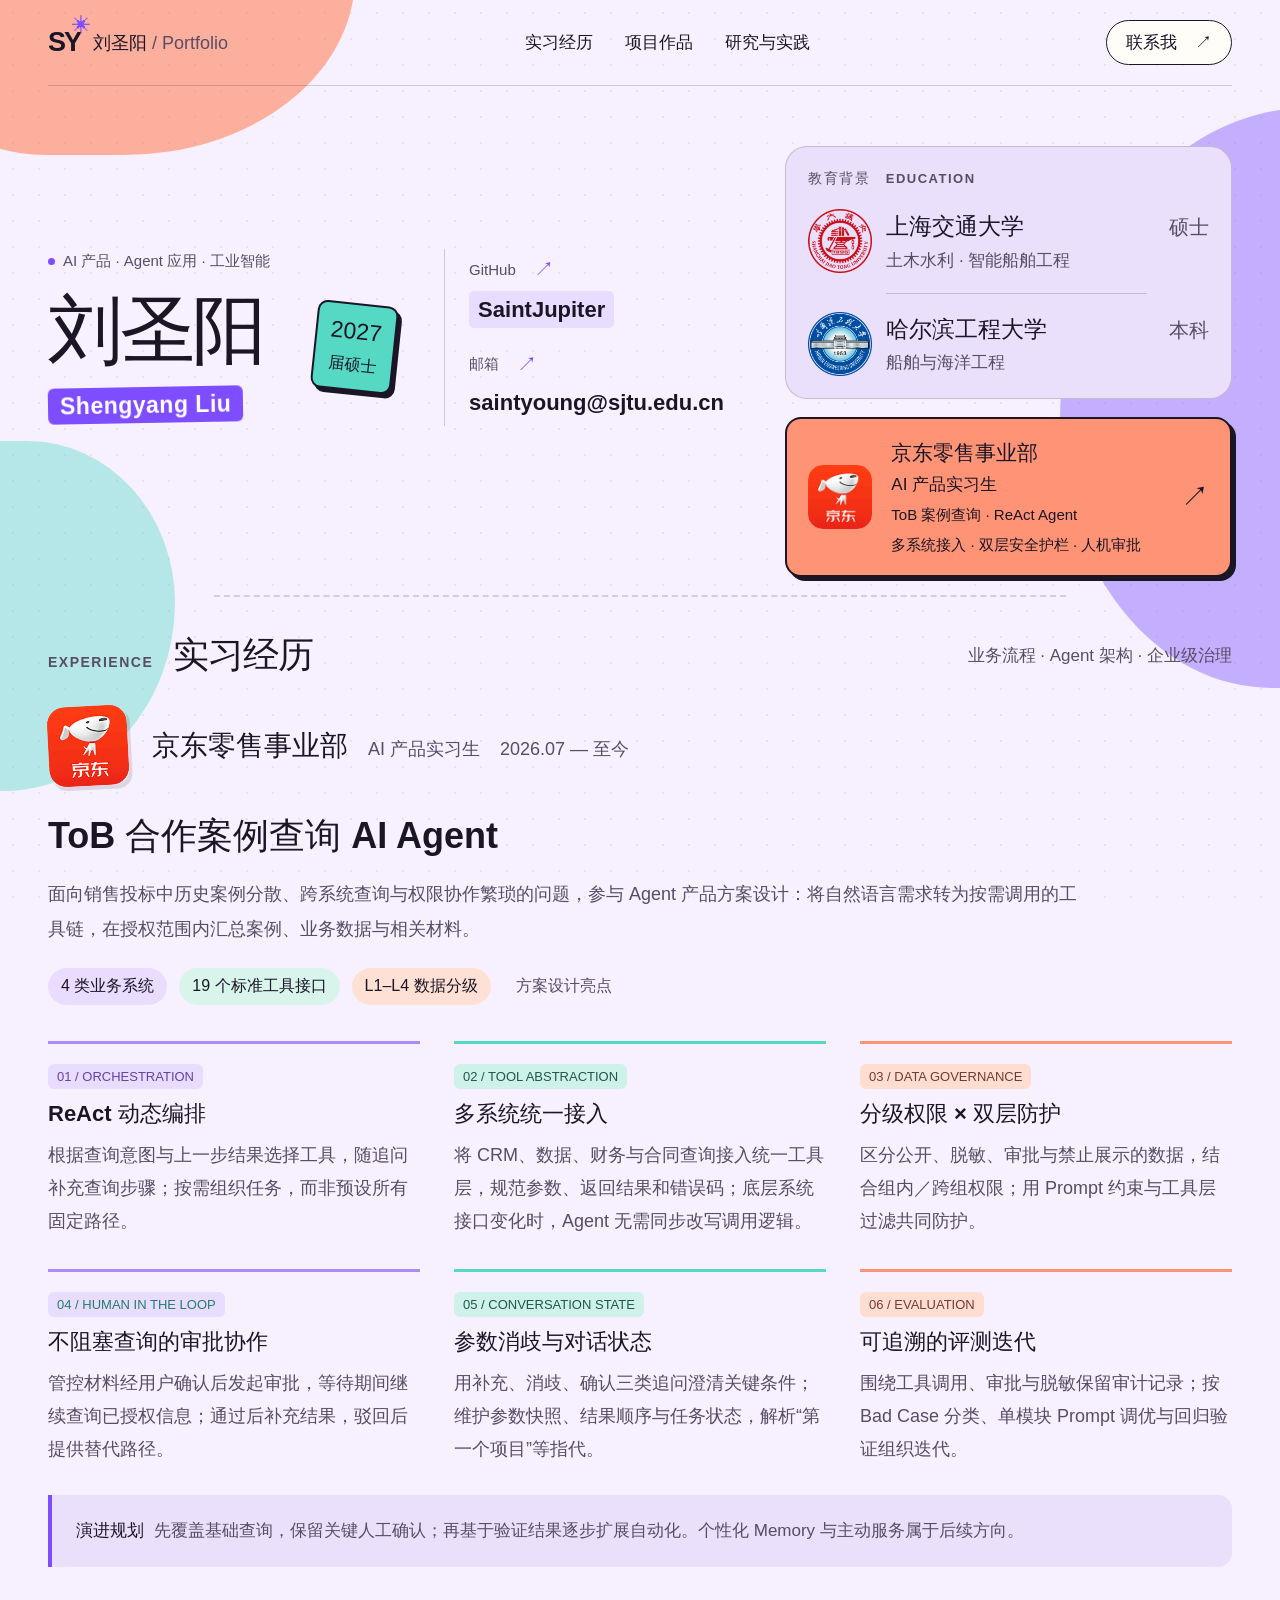
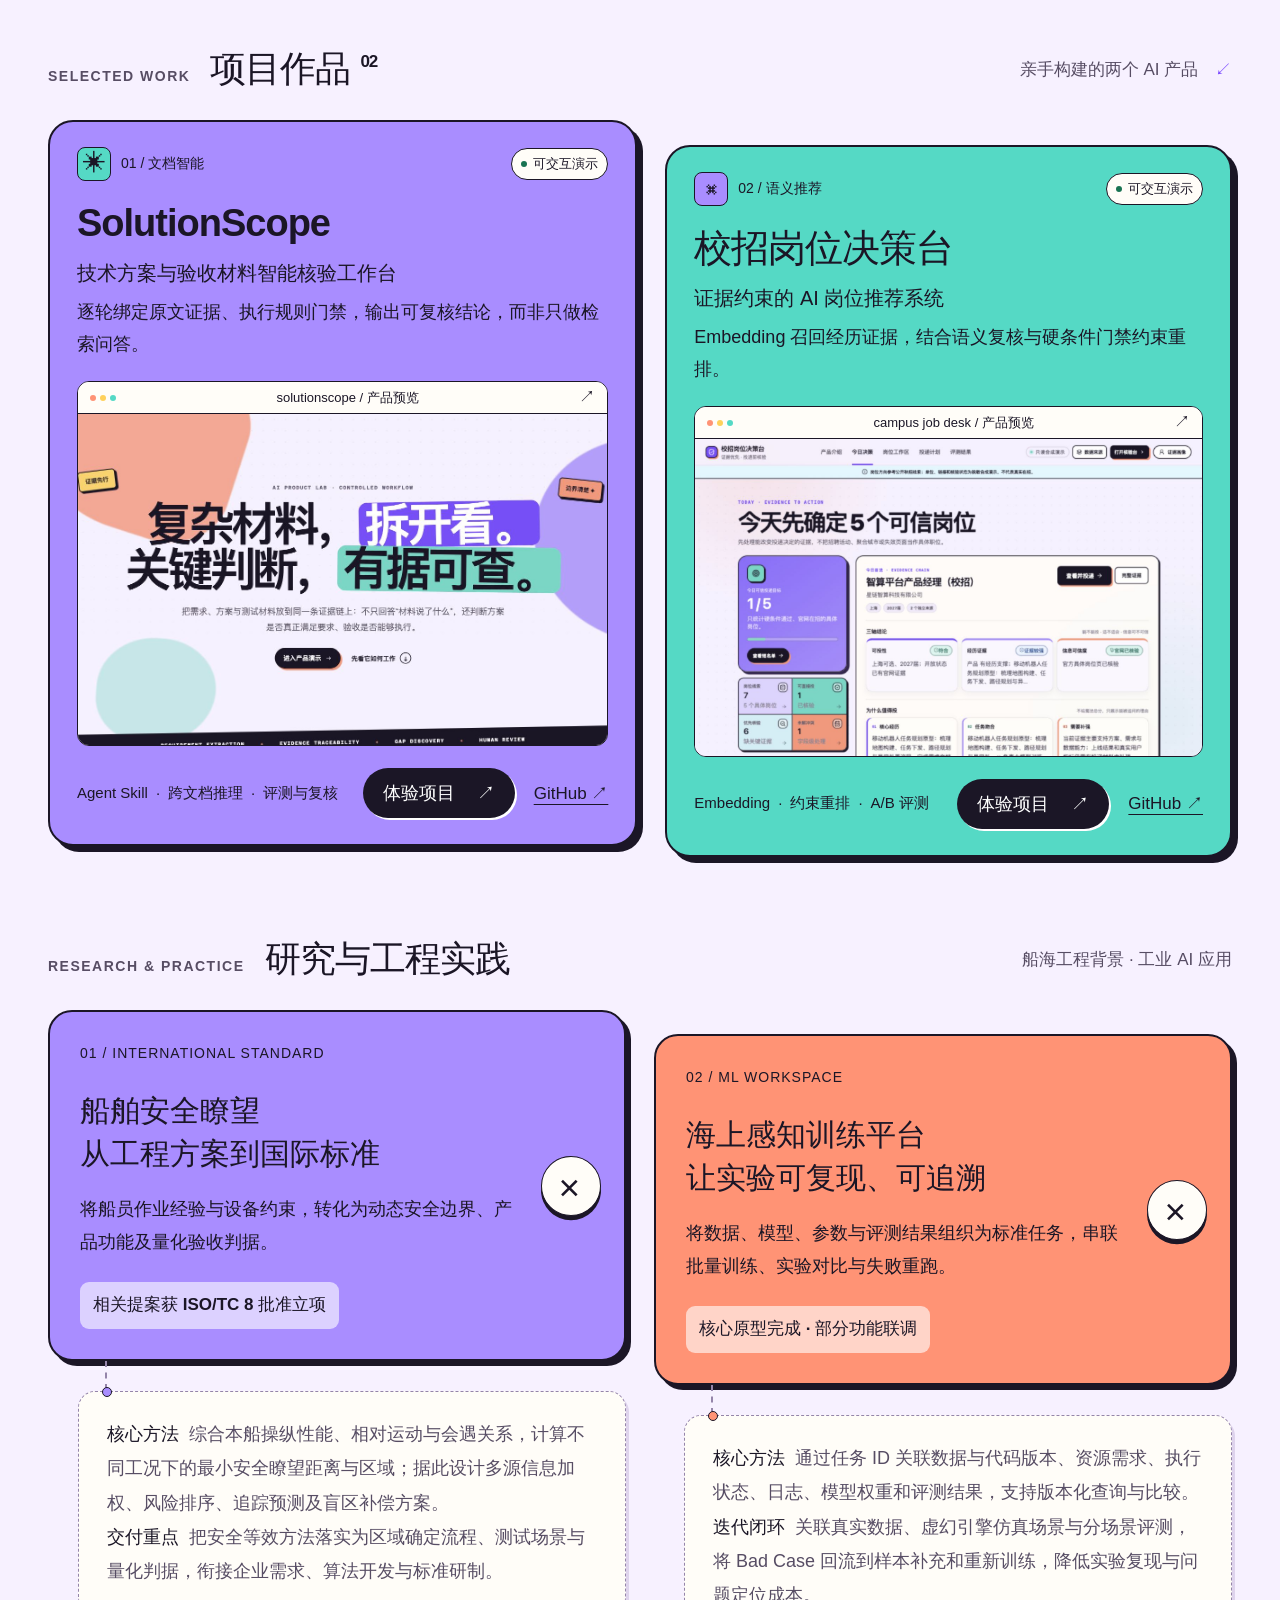
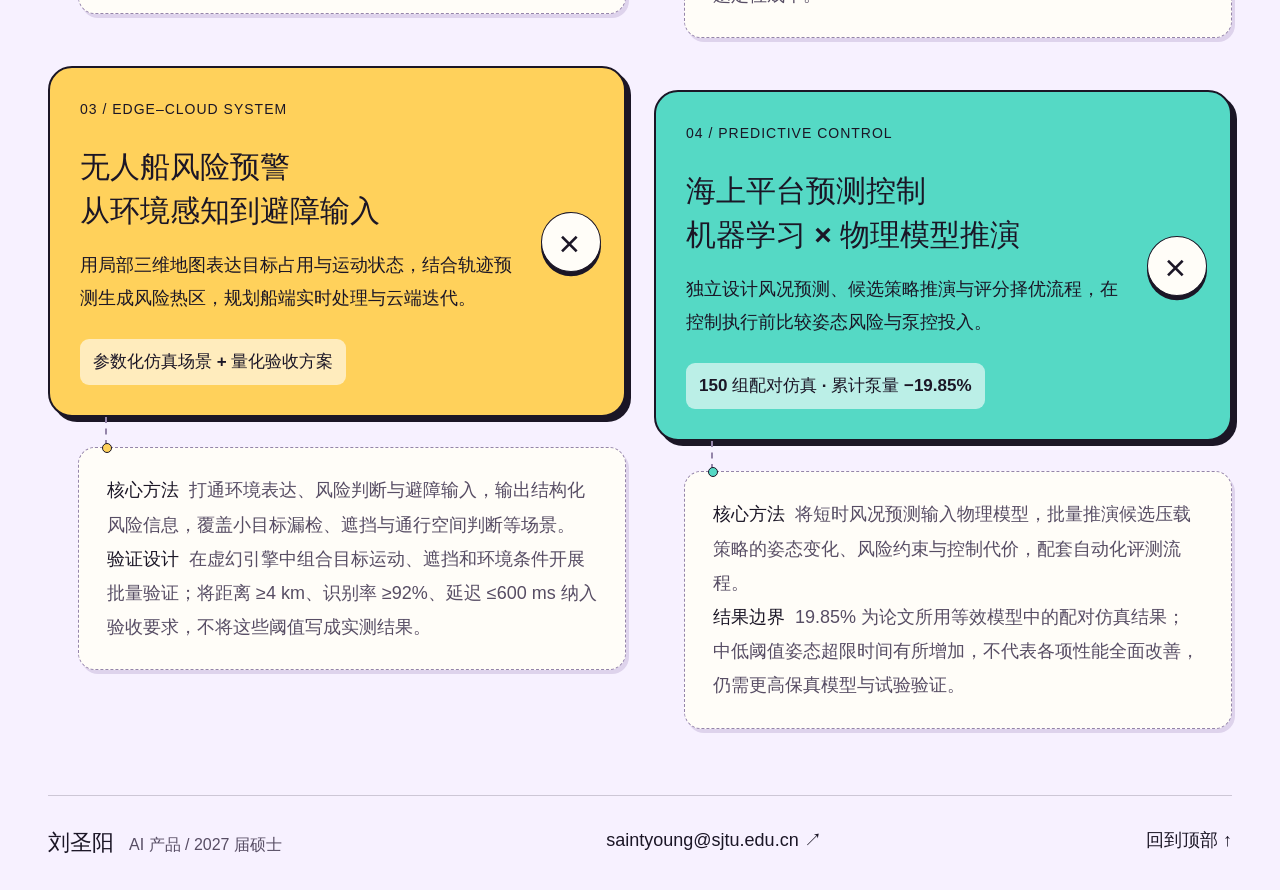
==== commit 69de30af: "Clarify multi-system integration wording" ====
--- a/index.html
+++ b/index.html
@@ -29,7 +29,7 @@
         </nav>
         <div class="background-stack">
           <div class="education"><span class="section-label">教育背景 <small>EDUCATION</small></span><div class="school"><img class="school-emblem" src="./assets/sjtu-emblem.png" alt="上海交通大学校徽" width="64" height="64" /><div><h2>上海交通大学 <span>硕士</span></h2><p>土木水利 · 智能船舶工程</p></div></div><div class="school"><img class="school-emblem" src="./assets/heu-crest-local.png" alt="哈尔滨工程大学校徽" width="64" height="64" /><div><h2>哈尔滨工程大学 <span>本科</span></h2><p>船舶与海洋工程</p></div></div></div>
-          <a class="intern-summary" href="#experience"><img class="jd-logo" src="./assets/jd-official-app.png" alt="京东" width="64" height="64" /><div><strong>京东零售事业部 <span>AI 产品实习生</span></strong><p>ToB 案例查询 · ReAct Agent<span class="intern-keywords">跨系统 CLI · 双层安全护栏 · 人机审批</span></p></div><span class="round-arrow" aria-hidden="true">↗</span></a>
+          <a class="intern-summary" href="#experience"><img class="jd-logo" src="./assets/jd-official-app.png" alt="京东" width="64" height="64" /><div><strong>京东零售事业部 <span>AI 产品实习生</span></strong><p>ToB 案例查询 · ReAct Agent<span class="intern-keywords">多系统接入 · 双层安全护栏 · 人机审批</span></p></div><span class="round-arrow" aria-hidden="true">↗</span></a>
         </div>
       </section>
       <section class="experience detail-section" id="experience">
@@ -42,7 +42,7 @@
             <div class="jd-scope" aria-label="方案覆盖范围"><span>4 类业务系统</span><span>19 个标准工具接口</span><span>L1–L4 数据分级</span><span>方案设计亮点</span></div>
             <div class="jd-highlights">
               <div><span class="highlight-index">01 / ORCHESTRATION</span><h4>ReAct 动态编排</h4><p>根据查询意图与上一步结果选择工具，随追问补充查询步骤；按需组织任务，而非预设所有固定路径。</p></div>
-              <div><span class="highlight-index">02 / TOOL ABSTRACTION</span><h4>跨系统 CLI 抽象</h4><p>将 CRM、数据、财务与合同系统封装为标准工具，统一参数、返回结构与错误码，解耦业务系统与 Agent。</p></div>
+              <div><span class="highlight-index">02 / TOOL ABSTRACTION</span><h4>多系统统一接入</h4><p>将 CRM、数据、财务与合同查询接入统一工具层，规范参数、返回结果和错误码；底层系统接口变化时，Agent 无需同步改写调用逻辑。</p></div>
               <div><span class="highlight-index">03 / DATA GOVERNANCE</span><h4>分级权限 × 双层防护</h4><p>区分公开、脱敏、审批与禁止展示的数据，结合组内／跨组权限；用 Prompt 约束与工具层过滤共同防护。</p></div>
               <div><span class="highlight-index">04 / HUMAN IN THE LOOP</span><h4>不阻塞查询的审批协作</h4><p>管控材料经用户确认后发起审批，等待期间继续查询已授权信息；通过后补充结果，驳回后提供替代路径。</p></div>
               <div><span class="highlight-index">05 / CONVERSATION STATE</span><h4>参数消歧与对话状态</h4><p>用补充、消歧、确认三类追问澄清关键条件；维护参数快照、结果顺序与任务状态，解析“第一个项目”等指代。</p></div>
--- a/portfolio-readable.css
+++ b/portfolio-readable.css
@@ -40,7 +40,7 @@
 .phone-link>span:first-child { font-size:15px; color:var(--muted); }
 .phone-link:hover { color:var(--purple); }
 .background-stack { display:grid; gap:18px; min-width:0; }
-.education { background:#fffdf8ed; border:1.5px solid var(--line); border-radius:22px; padding:23px 27px; }
+.education { background:#eae0fb; border:1.5px solid var(--line); border-radius:22px; padding:23px 27px; }
 .section-label { font-size:14px; color:var(--muted); font-weight:650; letter-spacing:1.5px; }
 .section-label small { font-size:13px; margin-left:10px; }
 .school { display:flex; align-items:center; gap:18px; margin-top:21px; }
@@ -92,6 +92,8 @@
 .repo-link { font-size:17px; text-decoration:underline; text-underline-offset:5px; }
 .detail-section { margin-top:78px; }
 .overview + .detail-section { margin-top:0; }
+.experience::before { content:""; display:block; width:72%; margin:0 auto 34px; border-top:2px dashed #aa96c370; }
+@media(min-width:1251px) { .background-stack { transform:translateY(24px); } }
 .experience-card { display:grid; grid-template-columns:235px minmax(0,1fr); background:var(--white); border:1px solid var(--line); border-radius:24px; overflow:hidden; }
 .employer { display:flex; flex-direction:column; gap:25px; padding:32px 26px; background:#ffe0d4; border-right:1px solid var(--line); }
 .employer>.jd-mark { font-size:50px; }
@@ -136,10 +138,10 @@
 .skip-link:focus { top:15px; }
 .ambient-art { position:fixed; inset:0; z-index:-1; overflow:hidden; pointer-events:none; }
 .ambient-art::after { content:""; position:absolute; inset:0; background:radial-gradient(#80728e .8px,transparent 1px) 0 0 / 26px 26px; opacity:.12; }
-.ambient-art i { position:absolute; display:block; animation:ambient-drift 13s ease-in-out infinite alternate; }
-.ambient-coral { width:440px; height:340px; top:-235px; left:-160px; background:var(--coral); border-radius:42% 58% 64% 36%; opacity:.7; }
-.ambient-violet { width:460px; height:580px; right:-335px; top:7%; background:var(--violet); border-radius:62% 38% 47% 53%; opacity:.65; animation-delay:-5s!important; }
-.ambient-mint { width:320px; height:350px; left:-225px; top:53%; background:var(--mint); border-radius:46% 54% 63% 37%; opacity:.4; animation-delay:-9s!important; }
+.ambient-art i { position:absolute; display:block; animation:ambient-drift 8s ease-in-out infinite alternate; }
+.ambient-coral { width:440px; height:340px; top:-185px; left:-85px; background:var(--coral); border-radius:42% 58% 64% 36%; opacity:.7; }
+.ambient-violet { width:460px; height:580px; right:-240px; top:12%; background:var(--violet); border-radius:62% 38% 47% 53%; opacity:.65; animation-delay:-3s!important; }
+.ambient-mint { width:320px; height:350px; left:-145px; top:49%; background:var(--mint); border-radius:46% 54% 63% 37%; opacity:.4; animation-delay:-6s!important; }
 @keyframes ambient-drift { from { transform:translate3d(-12px,-14px,0) rotate(-9deg); } to { transform:translate3d(28px,32px,0) rotate(12deg); } }
 @media(max-width:1150px) {
   .wrap { width:calc(100% - 56px); }
@@ -204,7 +206,7 @@
   .research-result { font-size:16px; }
   footer { font-size:16px; }
   footer>div { width:100%; }
-  .ambient-violet { right:-395px; }
+  .ambient-violet { right:-335px; }
 }
 @media(max-width:380px) {
   .name-line { gap:18px; }
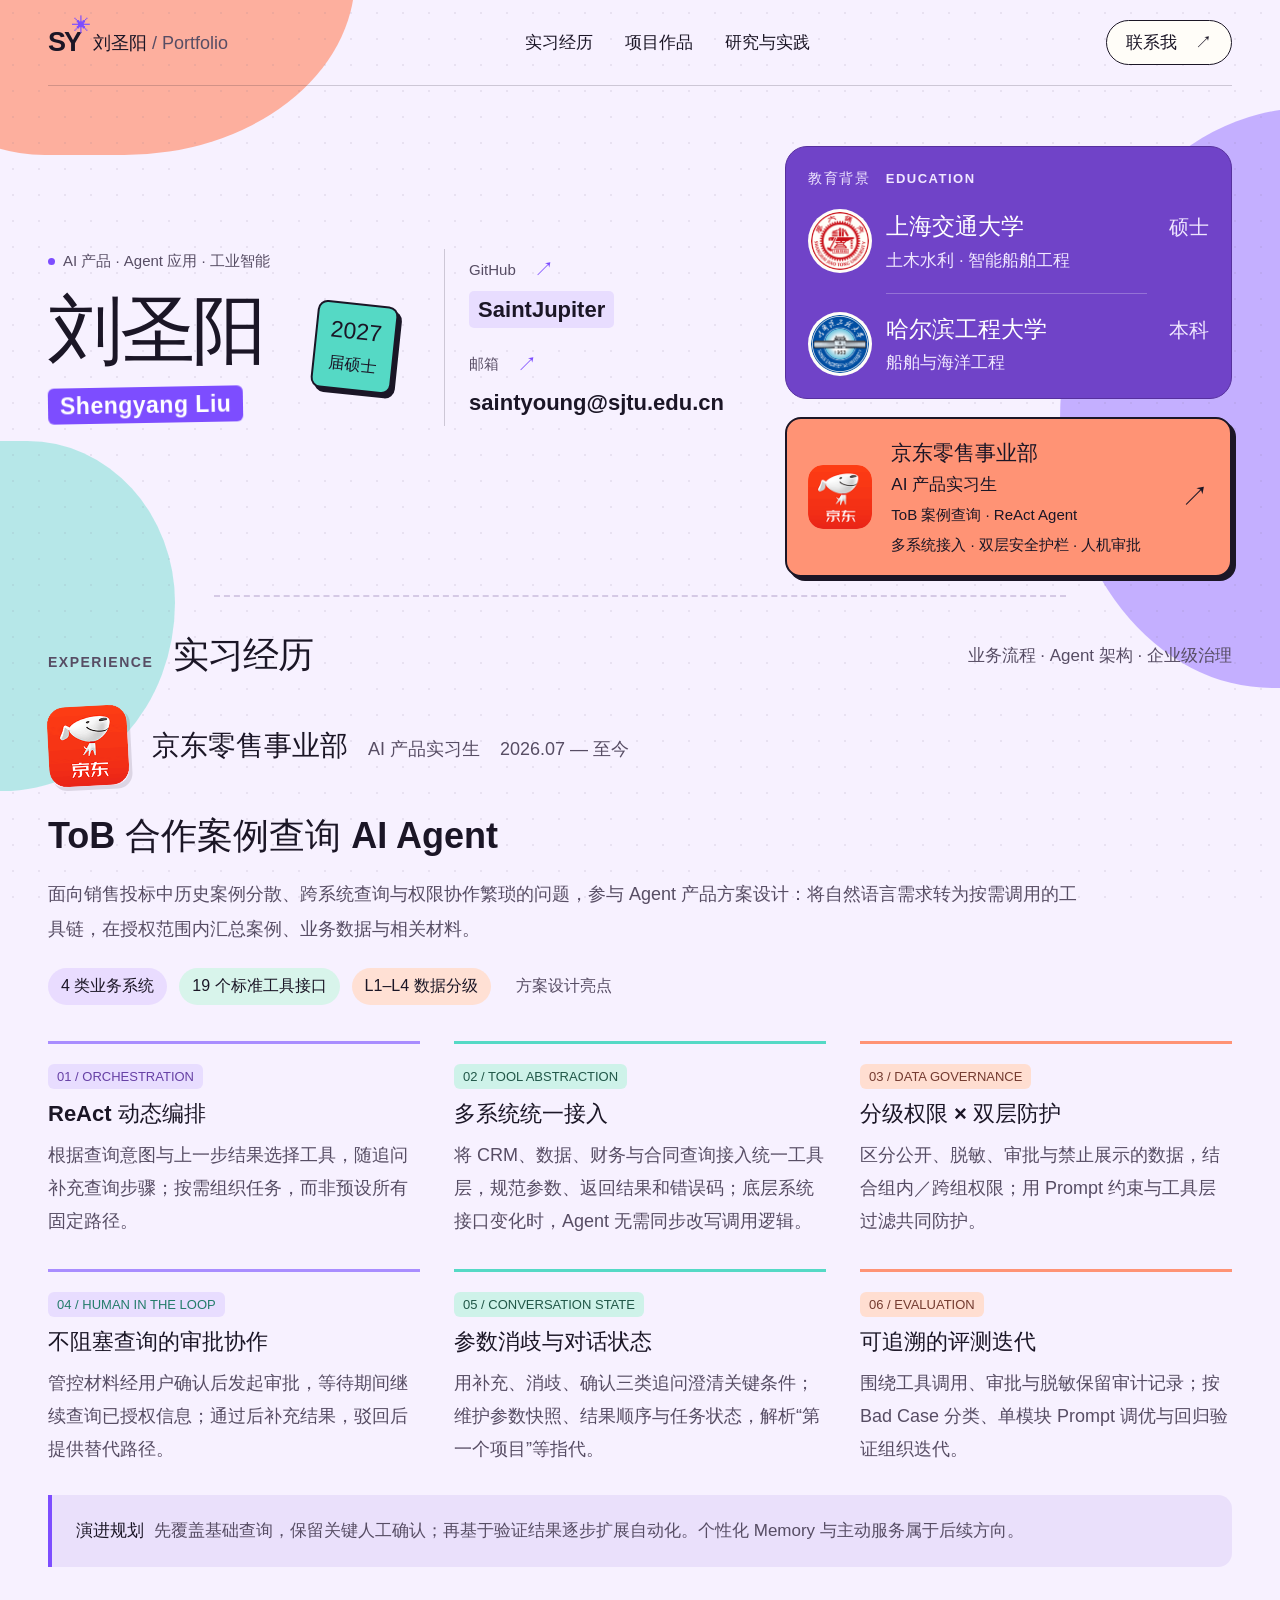
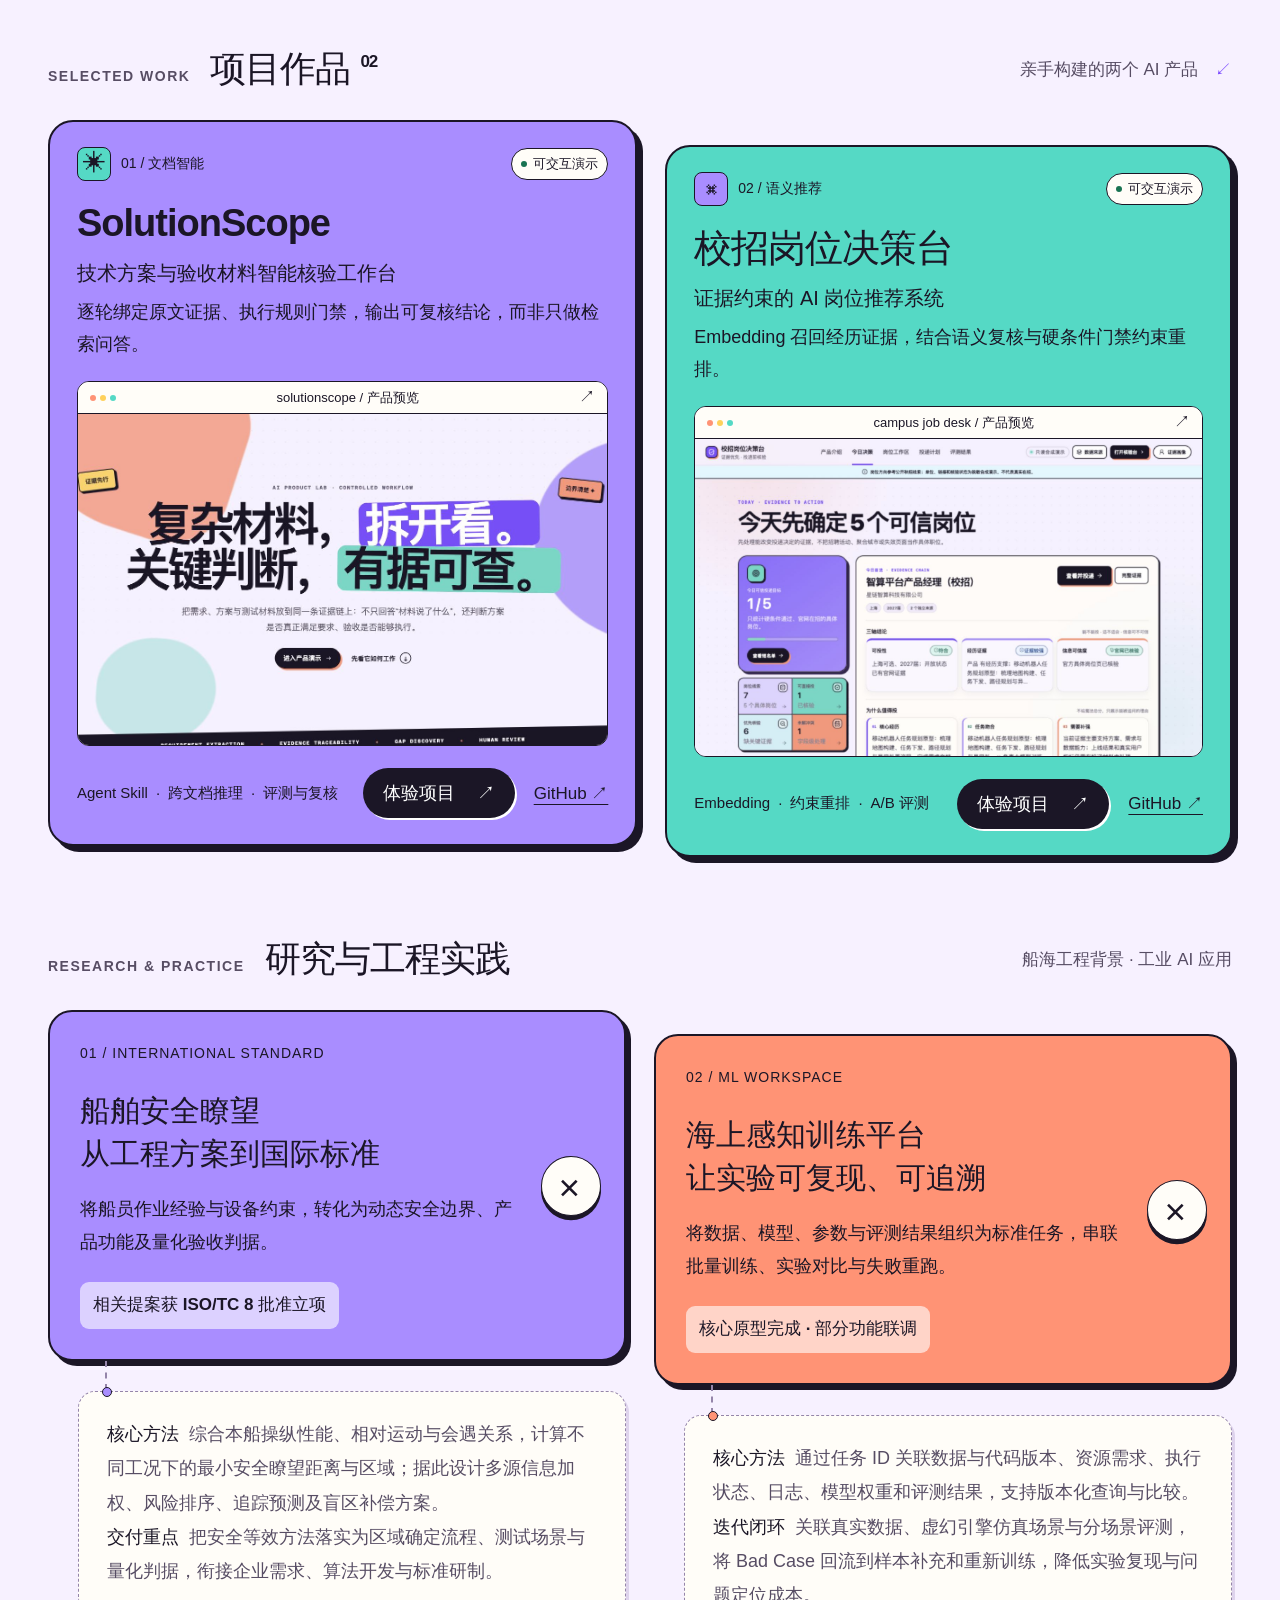
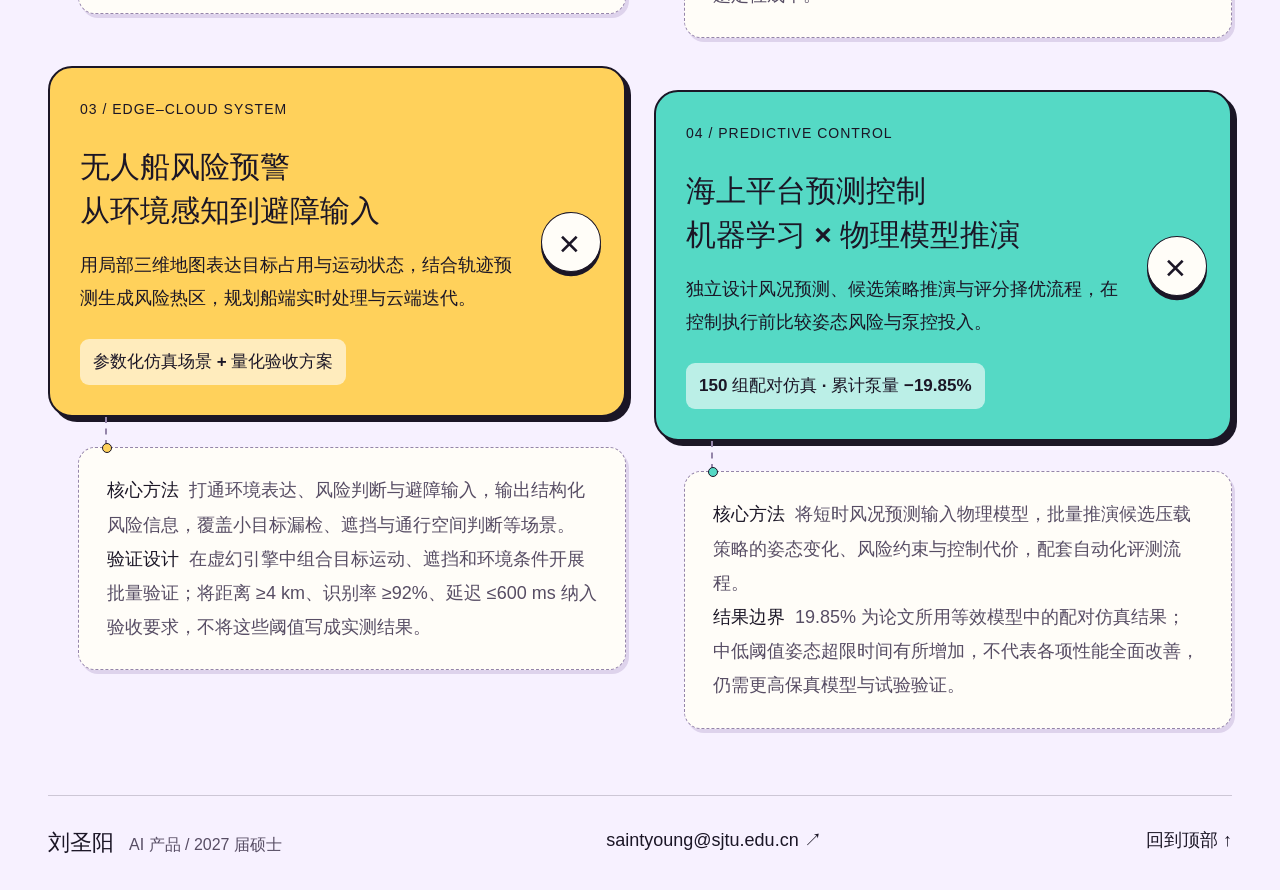
==== commit 07aec73b: "Refresh stylesheet cache for purple card update" ====
--- a/index.html
+++ b/index.html
@@ -7,7 +7,7 @@
     <title>个人主页｜Portfolio</title>
     <meta name="robots" content="noindex" />
     <meta name="referrer" content="no-referrer" />
-    <link rel="stylesheet" href="./portfolio-readable.css" />
+    <link rel="stylesheet" href="./portfolio-readable.css?v=9d55a36" />
   </head>
   <body>
     <div class="ambient-art" aria-hidden="true"><i class="ambient-coral"></i><i class="ambient-violet"></i><i class="ambient-mint"></i></div>
--- a/portfolio-readable.css
+++ b/portfolio-readable.css
@@ -40,7 +40,10 @@
 .phone-link>span:first-child { font-size:15px; color:var(--muted); }
 .phone-link:hover { color:var(--purple); }
 .background-stack { display:grid; gap:18px; min-width:0; }
-.education { background:#eae0fb; border:1.5px solid var(--line); border-radius:22px; padding:23px 27px; }
+.education { background:#7043c8; color:#fff; border:1.5px solid #57309e; border-radius:22px; padding:23px 27px; }
+.education .section-label,.education .school p,.education .school h2 span { color:#f0e7ff; }
+.education .school+.school::before { background:#ffffff40; }
+.education .school-emblem { background:#fffdf8; border-radius:50%; padding:3px; }
 .section-label { font-size:14px; color:var(--muted); font-weight:650; letter-spacing:1.5px; }
 .section-label small { font-size:13px; margin-left:10px; }
 .school { display:flex; align-items:center; gap:18px; margin-top:21px; }
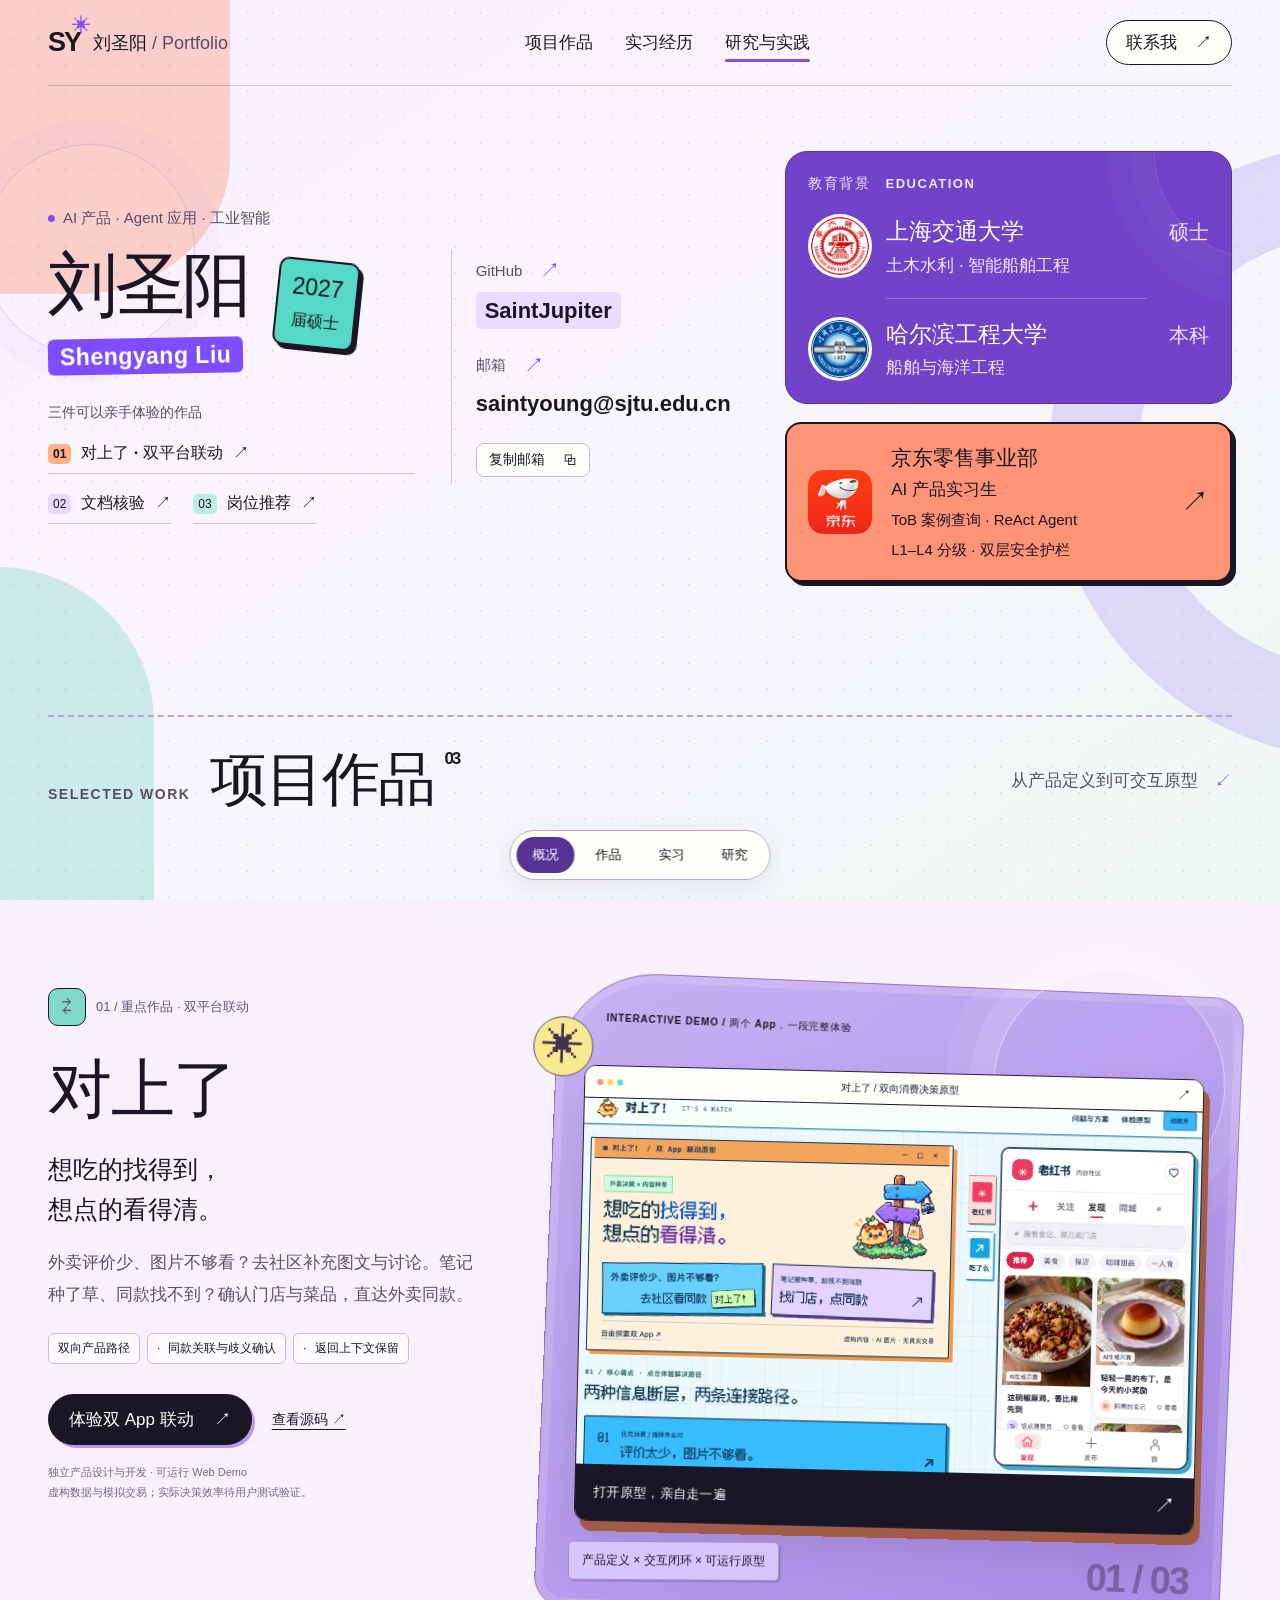
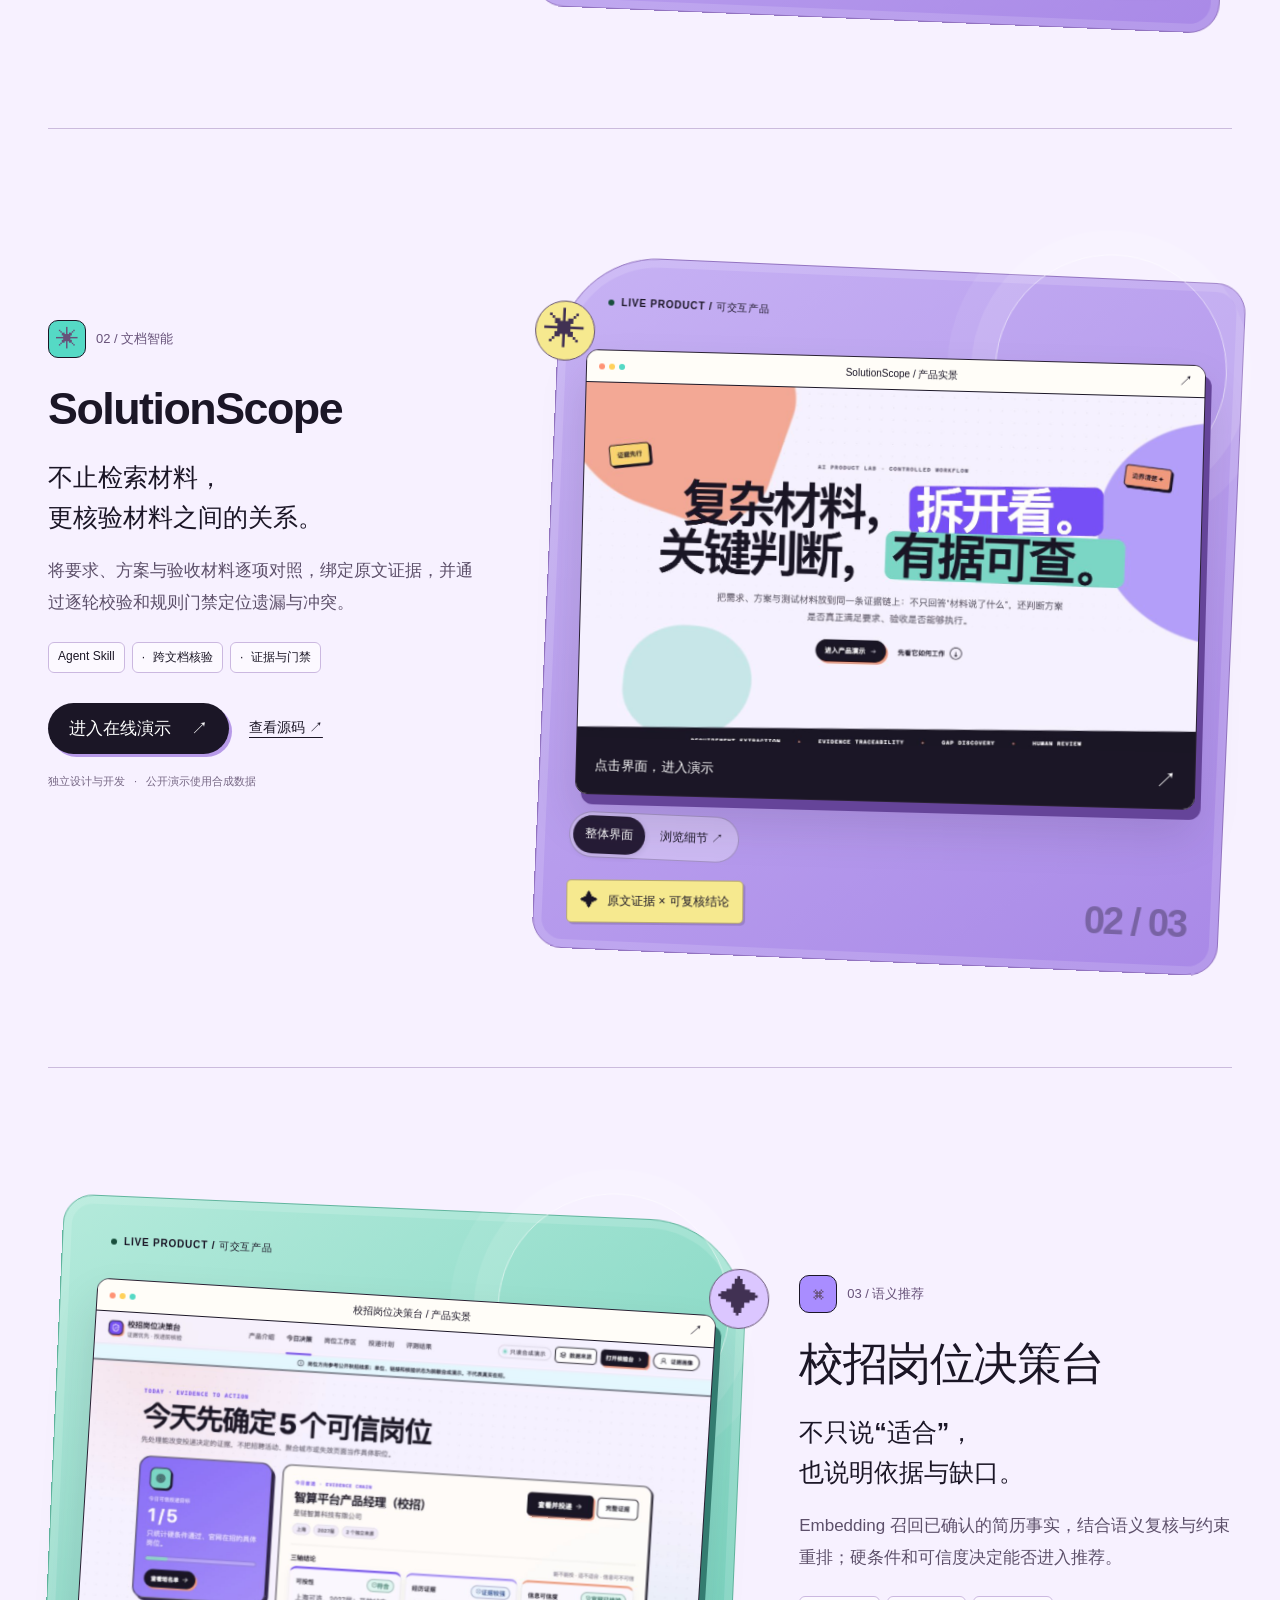
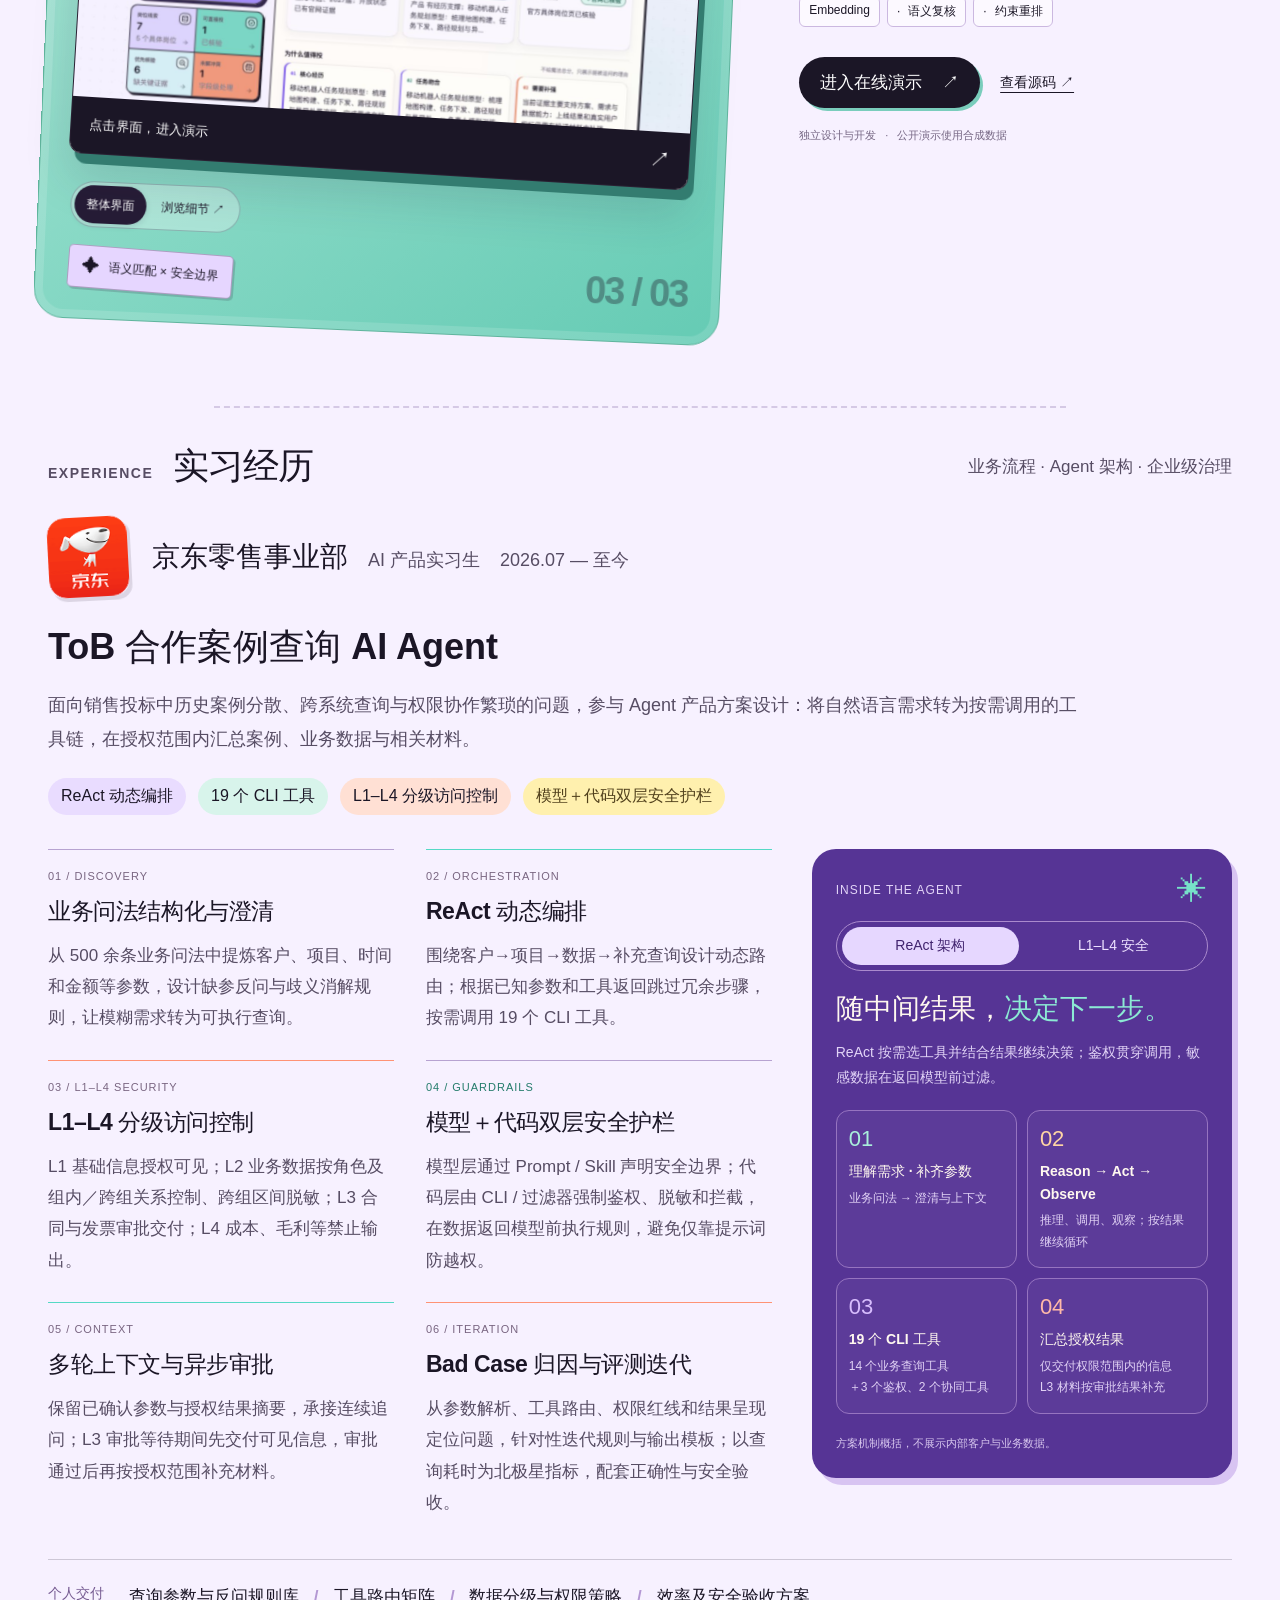
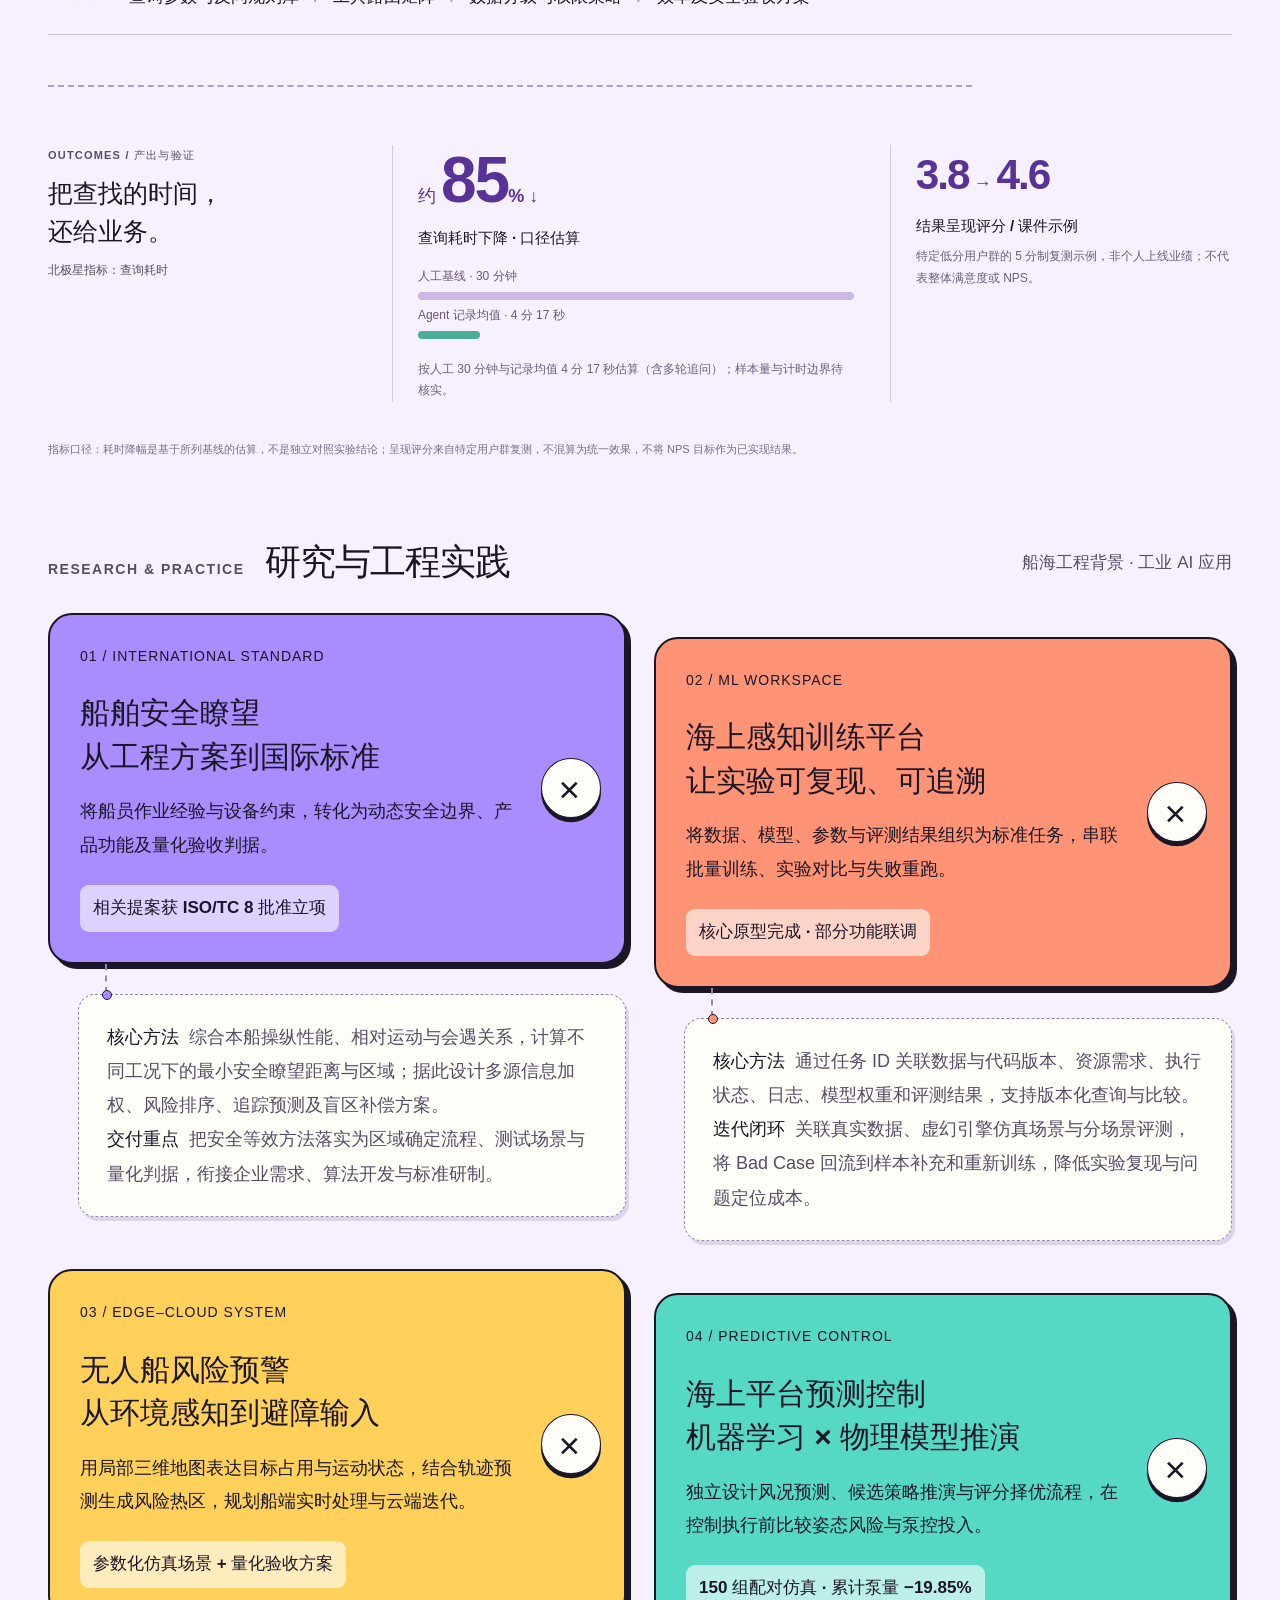
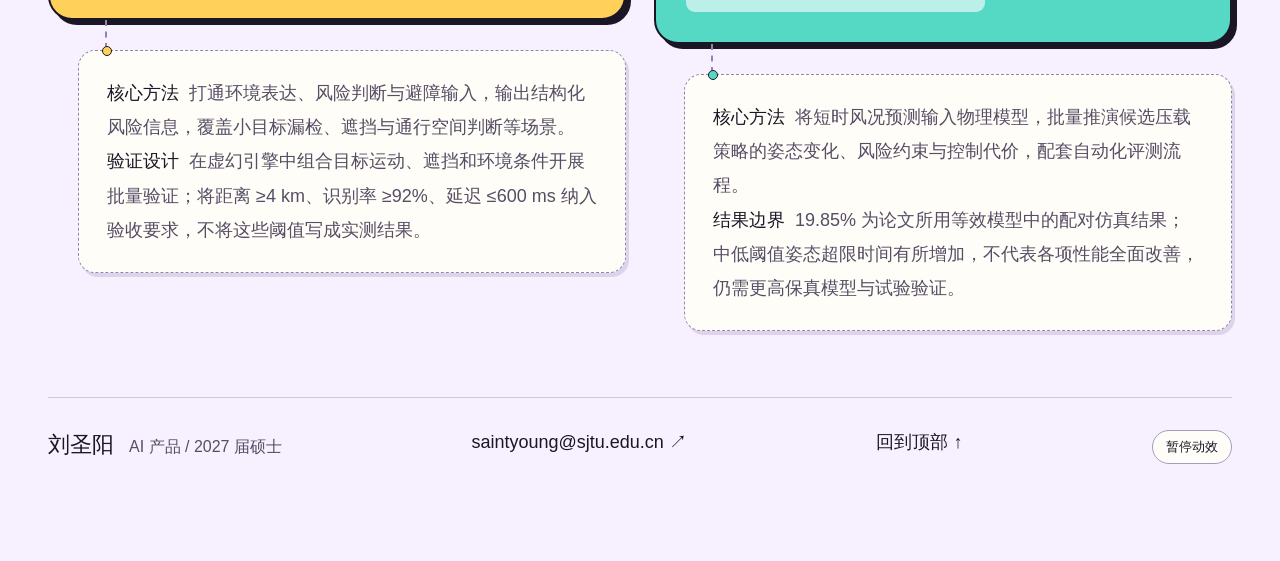
==== commit 71ba8df3: "Feature dual-app product and reorder portfolio sections" ====
--- a/index.html
+++ b/index.html
@@ -7,14 +7,17 @@
     <title>个人主页｜Portfolio</title>
     <meta name="robots" content="noindex" />
     <meta name="referrer" content="no-referrer" />
-    <link rel="stylesheet" href="./portfolio-readable.css?v=9d55a36" />
+    <link rel="stylesheet" href="./portfolio-readable.css?v=showcase-20260923" />
+    <link rel="stylesheet" href="./portfolio-motion.css?v=choreography-20260923" />
+    <script src="./portfolio-motion.js?v=choreography-20260923" defer></script>
+      <link rel="stylesheet" href="./portfolio-bridge.css?v=20260926" />
   </head>
   <body>
     <div class="ambient-art" aria-hidden="true"><i class="ambient-coral"></i><i class="ambient-violet"></i><i class="ambient-mint"></i></div>
     <a class="skip-link" href="#projects">跳至重点项目</a>
     <header class="topbar wrap">
       <a class="brand" href="#top"><span class="monogram">SY<span>✳</span></span><b>刘圣阳<span> / Portfolio</span></b></a>
-      <nav aria-label="主导航"><a href="#experience">实习经历</a><a href="#projects">项目作品</a><a href="#research">研究与实践</a></nav>
+      <nav aria-label="主导航"><a href="#projects">项目作品</a><a href="#experience">实习经历</a><a href="#research">研究与实践</a></nav>
       <a class="top-contact" href="mailto:saintyoung@sjtu.edu.cn">联系我 <span aria-hidden="true">↗</span></a>
     </header>
     <main class="wrap" id="top">
@@ -22,14 +25,78 @@
         <div class="identity">
           <div class="kicker"><i></i> AI 产品 · Agent 应用 · 工业智能</div>
           <div class="name-line"><h1>刘圣阳<span>Shengyang Liu</span></h1><span class="year-badge">2027<br /><b>届硕士</b></span></div>
+          <div class="work-shortcuts" aria-label="作品快捷入口"><span>三件可以亲手体验的作品</span><a class="primary-work" href="#bridge-project"><i>01</i> 对上了 · 双平台联动 <span aria-hidden="true">↗</span></a><a href="#scope-project"><i>02</i> 文档核验 <span aria-hidden="true">↗</span></a><a href="#campus-project"><i>03</i> 岗位推荐 <span aria-hidden="true">↗</span></a></div>
         </div>
         <nav class="contact-rail" aria-label="个人联系方式">
           <a href="https://github.com/SaintJupiter" target="_blank" rel="noreferrer"><span class="contact-label">GitHub <span aria-hidden="true">↗</span></span><strong>SaintJupiter</strong></a>
           <a href="mailto:saintyoung@sjtu.edu.cn"><span class="contact-label">邮箱 <span aria-hidden="true">↗</span></span><strong>saintyoung@sjtu.edu.cn</strong></a>
+          <button class="copy-email js-only" type="button">复制邮箱 <span aria-hidden="true">⧉</span></button><span class="copy-status" role="status"></span>
         </nav>
         <div class="background-stack">
           <div class="education"><span class="section-label">教育背景 <small>EDUCATION</small></span><div class="school"><img class="school-emblem" src="./assets/sjtu-emblem.png" alt="上海交通大学校徽" width="64" height="64" /><div><h2>上海交通大学 <span>硕士</span></h2><p>土木水利 · 智能船舶工程</p></div></div><div class="school"><img class="school-emblem" src="./assets/heu-crest-local.png" alt="哈尔滨工程大学校徽" width="64" height="64" /><div><h2>哈尔滨工程大学 <span>本科</span></h2><p>船舶与海洋工程</p></div></div></div>
-          <a class="intern-summary" href="#experience"><img class="jd-logo" src="./assets/jd-official-app.png" alt="京东" width="64" height="64" /><div><strong>京东零售事业部 <span>AI 产品实习生</span></strong><p>ToB 案例查询 · ReAct Agent<span class="intern-keywords">多系统接入 · 双层安全护栏 · 人机审批</span></p></div><span class="round-arrow" aria-hidden="true">↗</span></a>
+          <a class="intern-summary" href="#experience"><img class="jd-logo" src="./assets/jd-official-app.png" alt="京东" width="64" height="64" /><div><strong>京东零售事业部 <span>AI 产品实习生</span></strong><p>ToB 案例查询 · ReAct Agent<span class="intern-keywords">L1–L4 分级 · 双层安全护栏</span></p></div><span class="round-arrow" aria-hidden="true">↗</span></a>
+        </div>
+      </section>
+      <section class="featured detail-section" id="projects" aria-labelledby="projects-title">
+        <div class="section-heading"><div><span class="section-label">SELECTED WORK</span><h2 id="projects-title">项目作品<span class="project-count">03</span></h2></div><span class="section-hint">从产品定义到可交互原型 <span aria-hidden="true">↙</span></span></div>
+        <div class="project-grid showcase-grid">
+          <article class="project bridge showcase" id="bridge-project">
+            <div class="project-copy">
+              <div class="project-top"><span class="project-icon" aria-hidden="true">⇄</span><span>01 / 重点作品 · 双平台联动</span></div>
+              <h3>对上了</h3><p class="project-subtitle">想吃的找得到，<br />想点的看得清。</p>
+              <p class="project-description">外卖评价少、图片不够看？去社区补充图文与讨论。笔记种了草、同款找不到？确认门店与菜品，直达外卖同款。</p>
+              <div class="tags"><span>双向产品路径</span><span>同款关联与歧义确认</span><span>返回上下文保留</span></div>
+              <div class="project-actions"><a class="demo-link" href="https://saintjupiter.github.io/food-bridge/" target="_blank" rel="noreferrer">体验双 App 联动 <span aria-hidden="true">↗</span></a><a class="repo-link" href="https://github.com/SaintJupiter/food-bridge" target="_blank" rel="noreferrer">查看源码 ↗</a></div>
+              <p class="project-meta">独立产品设计与开发 · 可运行 Web Demo<br />虚构数据与模拟交易；实际决策效率待用户测试验证。</p>
+            </div>
+            <div class="product-stage">
+              <div class="stage-heading"><span>INTERACTIVE DEMO / 两个 App，一段完整体验</span></div>
+              <a class="product-window" href="https://saintjupiter.github.io/food-bridge/" target="_blank" rel="noreferrer" aria-label="打开对上了双平台联动演示">
+                <div class="window-bar"><span><i></i><i></i><i></i></span><small>对上了 / 双向消费决策原型</small><span aria-hidden="true">↗</span></div>
+                <span class="screenshot-viewport"><img src="./assets/duishangle-preview.png" alt="对上了产品界面：左侧双向联动场景，右侧老红书与吃了么交互原型，点击打开演示" width="2342" height="1386" loading="lazy" /></span>
+                <span class="window-cta">打开原型，亲自走一遍 <span aria-hidden="true">↗</span></span>
+              </a>
+              <div class="stage-footer"><span class="feature-sticker">产品定义 × 交互闭环 × 可运行原型</span><span class="stage-index" aria-hidden="true">01 / 03</span></div>
+            </div>
+          </article>
+          <article class="project scope showcase" id="scope-project">
+            <div class="project-copy">
+              <div class="project-top"><span class="project-icon" aria-hidden="true">✳</span><span>02 / 文档智能</span></div>
+              <h3>SolutionScope</h3><p class="project-subtitle">不止检索材料，<br />更核验材料之间的关系。</p><p class="project-description">将要求、方案与验收材料逐项对照，绑定原文证据，并通过逐轮校验和规则门禁定位遗漏与冲突。</p>
+              <div class="tags"><span>Agent Skill</span><span>跨文档核验</span><span>证据与门禁</span></div>
+              <div class="project-actions"><a class="demo-link" href="https://saintjupiter.github.io/SolutionScope/" target="_blank" rel="noreferrer">进入在线演示 <span aria-hidden="true">↗</span></a><a class="repo-link" href="https://github.com/SaintJupiter/SolutionScope" target="_blank" rel="noreferrer">查看源码 ↗</a></div>
+              <p class="project-meta">独立设计与开发 <span>·</span> 公开演示使用合成数据</p>
+            </div>
+            <div class="product-stage">
+              <div class="stage-heading"><span><i></i> LIVE PRODUCT / 可交互产品</span></div>
+              <a class="product-window" href="https://saintjupiter.github.io/SolutionScope/" target="_blank" rel="noreferrer" aria-label="打开 SolutionScope 在线演示">
+                <div class="window-bar"><span><i></i><i></i><i></i></span><small>SolutionScope / 产品实景</small><span aria-hidden="true">↗</span></div>
+                <span class="screenshot-viewport"><img src="./assets/solutionscope.png" alt="SolutionScope 真实产品界面截图，点击打开交互演示" width="1280" height="735" loading="lazy" /></span>
+                <span class="window-cta">点击界面，进入演示 <span aria-hidden="true">↗</span></span>
+              </a>
+              <div class="preview-controls js-only"><div role="group" aria-label="截图浏览方式"><button type="button" data-preview="overview" aria-pressed="true">整体界面</button><button type="button" data-preview="detail" aria-pressed="false">浏览细节 <span aria-hidden="true">↗</span></button></div></div>
+              <div class="stage-footer"><span class="feature-sticker"><i aria-hidden="true">✦</i> 原文证据 × 可复核结论</span><span class="stage-index" aria-hidden="true">02 / 03</span></div>
+            </div>
+          </article>
+          <article class="project campus showcase" id="campus-project">
+            <div class="project-copy">
+              <div class="project-top"><span class="project-icon" aria-hidden="true">⌘</span><span>03 / 语义推荐</span></div>
+              <h3>校招岗位决策台</h3><p class="project-subtitle">不只说“适合”，<br />也说明依据与缺口。</p><p class="project-description">Embedding 召回已确认的简历事实，结合语义复核与约束重排；硬条件和可信度决定能否进入推荐。</p>
+              <div class="tags"><span>Embedding</span><span>语义复核</span><span>约束重排</span></div>
+              <div class="project-actions"><a class="demo-link" href="https://saintjupiter.github.io/campus-job-decision-desk/" target="_blank" rel="noreferrer">进入在线演示 <span aria-hidden="true">↗</span></a><a class="repo-link" href="https://github.com/SaintJupiter/campus-job-decision-desk" target="_blank" rel="noreferrer">查看源码 ↗</a></div>
+              <p class="project-meta">独立设计与开发 <span>·</span> 公开演示使用合成数据</p>
+            </div>
+            <div class="product-stage">
+              <div class="stage-heading"><span><i></i> LIVE PRODUCT / 可交互产品</span></div>
+              <a class="product-window" href="https://saintjupiter.github.io/campus-job-decision-desk/" target="_blank" rel="noreferrer" aria-label="打开 校招岗位决策台 在线演示">
+                <div class="window-bar"><span><i></i><i></i><i></i></span><small>校招岗位决策台 / 产品实景</small><span aria-hidden="true">↗</span></div>
+                <span class="screenshot-viewport"><img src="./assets/campus-preview-local.png" alt="校招岗位决策台 真实产品界面截图，点击打开交互演示" width="1440" height="900" loading="lazy" /></span>
+                <span class="window-cta">点击界面，进入演示 <span aria-hidden="true">↗</span></span>
+              </a>
+              <div class="preview-controls js-only"><div role="group" aria-label="截图浏览方式"><button type="button" data-preview="overview" aria-pressed="true">整体界面</button><button type="button" data-preview="detail" aria-pressed="false">浏览细节 <span aria-hidden="true">↗</span></button></div></div>
+              <div class="stage-footer"><span class="feature-sticker"><i aria-hidden="true">✦</i> 语义匹配 × 安全边界</span><span class="stage-index" aria-hidden="true">03 / 03</span></div>
+            </div>
+          </article>
         </div>
       </section>
       <section class="experience detail-section" id="experience">
@@ -39,33 +106,51 @@
           <div class="experience-body">
             <h3>ToB 合作案例查询 AI Agent</h3>
             <p>面向销售投标中历史案例分散、跨系统查询与权限协作繁琐的问题，参与 Agent 产品方案设计：将自然语言需求转为按需调用的工具链，在授权范围内汇总案例、业务数据与相关材料。</p>
-            <div class="jd-scope" aria-label="方案覆盖范围"><span>4 类业务系统</span><span>19 个标准工具接口</span><span>L1–L4 数据分级</span><span>方案设计亮点</span></div>
-            <div class="jd-highlights">
-              <div><span class="highlight-index">01 / ORCHESTRATION</span><h4>ReAct 动态编排</h4><p>根据查询意图与上一步结果选择工具，随追问补充查询步骤；按需组织任务，而非预设所有固定路径。</p></div>
-              <div><span class="highlight-index">02 / TOOL ABSTRACTION</span><h4>多系统统一接入</h4><p>将 CRM、数据、财务与合同查询接入统一工具层，规范参数、返回结果和错误码；底层系统接口变化时，Agent 无需同步改写调用逻辑。</p></div>
-              <div><span class="highlight-index">03 / DATA GOVERNANCE</span><h4>分级权限 × 双层防护</h4><p>区分公开、脱敏、审批与禁止展示的数据，结合组内／跨组权限；用 Prompt 约束与工具层过滤共同防护。</p></div>
-              <div><span class="highlight-index">04 / HUMAN IN THE LOOP</span><h4>不阻塞查询的审批协作</h4><p>管控材料经用户确认后发起审批，等待期间继续查询已授权信息；通过后补充结果，驳回后提供替代路径。</p></div>
-              <div><span class="highlight-index">05 / CONVERSATION STATE</span><h4>参数消歧与对话状态</h4><p>用补充、消歧、确认三类追问澄清关键条件；维护参数快照、结果顺序与任务状态，解析“第一个项目”等指代。</p></div>
-              <div><span class="highlight-index">06 / EVALUATION</span><h4>可追溯的评测迭代</h4><p>围绕工具调用、审批与脱敏保留审计记录；按 Bad Case 分类、单模块 Prompt 调优与回归验证组织迭代。</p></div>
+            <div class="jd-scope" aria-label="方案覆盖范围"><span>ReAct 动态编排</span><span>19 个 CLI 工具</span><span>L1–L4 分级访问控制</span><span>模型＋代码双层安全护栏</span></div>
+            <div class="experience-layout">
+              <div class="jd-highlights">
+                <div><span class="highlight-index">01 / DISCOVERY</span><h4>业务问法结构化与澄清</h4><p>从 500 余条业务问法中提炼客户、项目、时间和金额等参数，设计缺参反问与歧义消解规则，让模糊需求转为可执行查询。</p></div>
+                <div><span class="highlight-index">02 / ORCHESTRATION</span><h4>ReAct 动态编排</h4><p>围绕客户→项目→数据→补充查询设计动态路由；根据已知参数和工具返回跳过冗余步骤，按需调用 19 个 CLI 工具。</p></div>
+                <div><span class="highlight-index">03 / L1–L4 SECURITY</span><h4>L1–L4 分级访问控制</h4><p>L1 基础信息授权可见；L2 业务数据按角色及组内／跨组关系控制、跨组区间脱敏；L3 合同与发票审批交付；L4 成本、毛利等禁止输出。</p></div>
+                <div><span class="highlight-index">04 / GUARDRAILS</span><h4>模型＋代码双层安全护栏</h4><p>模型层通过 Prompt / Skill 声明安全边界；代码层由 CLI / 过滤器强制鉴权、脱敏和拦截，在数据返回模型前执行规则，避免仅靠提示词防越权。</p></div>
+                <div><span class="highlight-index">05 / CONTEXT</span><h4>多轮上下文与异步审批</h4><p>保留已确认参数与授权结果摘要，承接连续追问；L3 审批等待期间先交付可见信息，审批通过后再按授权范围补充材料。</p></div>
+                <div><span class="highlight-index">06 / ITERATION</span><h4>Bad Case 归因与评测迭代</h4><p>从参数解析、工具路由、权限红线和结果呈现定位问题，针对性迭代规则与输出模板；以查询耗时为北极星指标，配套正确性与安全验收。</p></div>
+              </div>
+              <aside class="access-note" aria-label="架构与分级安全机制示意">
+                <div class="note-heading"><span>INSIDE THE AGENT</span><span aria-hidden="true">✳</span></div>
+                <div class="mechanism-switch js-only" aria-label="选择设计切面"><button type="button" data-panel="architecture" aria-pressed="true">ReAct 架构</button><button type="button" data-panel="access" aria-pressed="false">L1–L4 安全</button></div>
+                <div id="architecture" class="mechanism-panel">
+                  <h4>随中间结果，<br /><em>决定下一步。</em></h4>
+                  <p>ReAct 按需选工具并结合结果继续决策；鉴权贯穿调用，敏感数据在返回模型前过滤。</p>
+                  <ol class="react-path">
+                    <li><b>01</b><div><strong>理解需求 · 补齐参数</strong><span>业务问法 → 澄清与上下文</span></div></li>
+                    <li><b>02</b><div><strong>Reason → Act → Observe</strong><span>推理、调用、观察；按结果继续循环</span></div></li>
+                    <li><b>03</b><div><strong>19 个 CLI 工具</strong><span>14 个业务查询工具<br />＋3 个鉴权、2 个协同工具</span></div></li>
+                    <li><b>04</b><div><strong>汇总授权结果</strong><span>仅交付权限范围内的信息<br />L3 材料按审批结果补充</span></div></li>
+                  </ol>
+                </div>
+                <div id="access" class="mechanism-panel">
+                <h4>四级数据边界，<br /><em>双层安全护栏。</em></h4>
+                <p>L1–L4 定义访问与交付规则；模型层遵循规则，代码层强制执行。</p>
+                <ol class="access-levels">
+                  <li><b>L1</b><div><strong>基础信息 · 授权可见</strong><span>企业授权范围内展示</span></div></li>
+                  <li><b>L2</b><div><strong>业务数据 · 按权脱敏</strong><span>组内按权限 · 跨组区间脱敏</span></div></li>
+                  <li><b>L3</b><div><strong>合同与发票 · 审批交付</strong><span>审批通过后交付受控材料</span></div></li>
+                  <li><b>L4</b><div><strong>敏感数据 · 禁止输出</strong><span>成本、毛利等禁止向用户输出</span></div></li>
+                </ol>
+                </div>
+                <small>方案机制概括，不展示内部客户与业务数据。</small>
+              </aside>
             </div>
-            <p class="jd-roadmap"><strong>演进规划</strong>先覆盖基础查询，保留关键人工确认；再基于验证结果逐步扩展自动化。个性化 Memory 与主动服务属于后续方向。</p>
+            <div class="delivery-strip"><span>个人交付</span><p>查询参数与反问规则库 <i>/</i> 工具路由矩阵 <i>/</i> 数据分级与权限策略 <i>/</i> 效率及安全验收方案</p></div>
+            <section class="outcomes" aria-label="调研与效果验证">
+              <div class="outcome-intro"><span class="section-label">OUTCOMES / 产出与验证</span><h4>把查找的时间，<br />还给业务。</h4><p>北极星指标：查询耗时</p></div>
+              <div class="metric metric-primary"><strong><span>约 </span>85<span>% ↓</span></strong><h5>查询耗时下降 · 口径估算</h5><div class="time-comparison" aria-label="人工30分钟，对比Agent记录均值4分17秒"><span>人工基线 · 30 分钟</span><i class="time-before"></i><span>Agent 记录均值 · 4 分 17 秒</span><i class="time-after"></i></div><p>按人工 30 分钟与记录均值 4 分 17 秒估算（含多轮追问）；样本量与计时边界待核实。</p></div>
+              <div class="metric"><strong>3.8<span> → </span>4.6</strong><h5>结果呈现评分 / 课件示例</h5><p>特定低分用户群的 5 分制复测示例，非个人上线业绩；不代表整体满意度或 NPS。</p></div>
+            </section>
+            <p class="outcome-footnote">指标口径：耗时降幅是基于所列基线的估算，不是独立对照实验结论；呈现评分来自特定用户群复测，不混算为统一效果，不将 NPS 目标作为已实现结果。</p>
           </div>
         </article>
-      </section>
-      <section class="featured detail-section" id="projects" aria-labelledby="projects-title">
-        <div class="section-heading"><div><span class="section-label">SELECTED WORK</span><h2 id="projects-title">项目作品<span class="project-count">02</span></h2></div><span class="section-hint">亲手构建的两个 AI 产品 <span aria-hidden="true">↙</span></span></div>
-        <div class="project-grid">
-          <article class="project scope">
-            <div class="project-copy"><div class="project-top"><span class="project-icon">✳</span><span>01 / 文档智能</span><span class="demo-badge"><i></i>可交互演示</span></div><h3>SolutionScope</h3><p class="project-subtitle">技术方案与验收材料智能核验工作台</p><p class="project-description">逐轮绑定原文证据、执行规则门禁，输出可复核结论，而非只做检索问答。</p></div>
-            <a class="project-preview" href="https://saintjupiter.github.io/SolutionScope/" target="_blank" rel="noreferrer" aria-label="打开 SolutionScope 在线演示"><div class="window-bar"><span><i></i><i></i><i></i></span><small>solutionscope / 产品预览</small><span>↗</span></div><img src="./assets/solutionscope.png" alt="SolutionScope 产品首页，紫色与薄荷绿色界面" width="1280" height="735" /><span class="preview-open">打开体验 ↗</span></a>
-            <div class="project-bottom"><div class="tags"><span>Agent Skill</span><span>跨文档推理</span><span>评测与复核</span></div><div class="project-actions"><a class="demo-link" href="https://saintjupiter.github.io/SolutionScope/" target="_blank" rel="noreferrer">体验项目 <span>↗</span></a><a class="repo-link" href="https://github.com/SaintJupiter/SolutionScope" target="_blank" rel="noreferrer">GitHub ↗</a></div></div>
-          </article>
-          <article class="project campus">
-            <div class="project-copy"><div class="project-top"><span class="project-icon">⌘</span><span>02 / 语义推荐</span><span class="demo-badge"><i></i>可交互演示</span></div><h3>校招岗位决策台</h3><p class="project-subtitle">证据约束的 AI 岗位推荐系统</p><p class="project-description">Embedding 召回经历证据，结合语义复核与硬条件门禁约束重排。</p></div>
-            <a class="project-preview" href="https://saintjupiter.github.io/campus-job-decision-desk/" target="_blank" rel="noreferrer" aria-label="打开校招岗位决策台在线演示"><div class="window-bar"><span><i></i><i></i><i></i></span><small>campus job desk / 产品预览</small><span>↗</span></div><img src="./assets/campus-preview-local.png" alt="校招岗位决策台的今日决策页面，展示合成岗位与三轴结论" width="1440" height="900" /><span class="preview-open">打开体验 ↗</span></a>
-            <div class="project-bottom"><div class="tags"><span>Embedding</span><span>约束重排</span><span>A/B 评测</span></div><div class="project-actions"><a class="demo-link" href="https://saintjupiter.github.io/campus-job-decision-desk/" target="_blank" rel="noreferrer">体验项目 <span>↗</span></a><a class="repo-link" href="https://github.com/SaintJupiter/campus-job-decision-desk" target="_blank" rel="noreferrer">GitHub ↗</a></div></div>
-          </article>
-        </div>
       </section>
       <section class="detail-section" id="research"><div class="section-heading"><div><span class="section-label">RESEARCH & PRACTICE</span><h2>研究与工程实践</h2></div><span class="section-hint">船海工程背景 · 工业 AI 应用</span></div>
         <div class="research-grid">
--- a/portfolio-motion.css
+++ b/portfolio-motion.css
@@ -0,0 +1,278 @@
+/* Editorial showcase: preserve the palette; animate the product, not the copy. */
+/* Choreography: visible on entry, still while reading. */
+.reading-progress { position:fixed; top:0; left:0; width:100%; height:3px; background:linear-gradient(90deg,#8453dd,#50cdb6,#ff967c); z-index:100; transform:scaleX(var(--read-progress,0)); transform-origin:left; pointer-events:none; }
+.chapter-dock { position:fixed; z-index:30; bottom:20px; left:50%; transform:translateX(-50%); display:flex; align-items:center; gap:5px; padding:6px; background:#fffdf8ed; backdrop-filter:blur(12px); border:1px solid #bfaacf; border-radius:28px; box-shadow:0 6px 24px #36224b15; }
+.chapter-dock a { padding:9px 16px; border-radius:20px; font-size:13px; transition:background 220ms,color 220ms; white-space:nowrap; }
+.chapter-dock a[aria-current="location"] { background:#563495; color:#fff; }
+.chapter-dock a:hover { background:#e7d9fb; color:#34214d; }
+body { padding-bottom:65px; }
+.screenshot-viewport { display:block; overflow:hidden; background:var(--paper); }
+.screenshot-viewport img { transform:scale(1); transform-origin:50% 35%; transition:transform 700ms cubic-bezier(.2,.7,.2,1); }
+.product-stage[data-preview="detail"] .screenshot-viewport img { transform:scale(1.3); }
+.product-stage[data-preview="detail"][data-in-view="true"] .screenshot-viewport img { animation:screenshot-tour 12s ease-in-out infinite alternate; }
+@keyframes screenshot-tour { from { transform:scale(1.3); transform-origin:50% 12%; } to { transform:scale(1.3); transform-origin:50% 85%; } }
+.preview-controls { margin-top:22px; align-items:center; justify-content:space-between; gap:12px; flex-wrap:wrap; }
+.preview-controls>div { display:flex; border:1px solid #2a1e3c40; border-radius:24px; background:#ffffff50; padding:3px; gap:3px; }
+.preview-controls button { border:0; background:transparent; padding:9px 12px; border-radius:20px; font-size:12px; min-height:38px; }
+.preview-controls button[aria-pressed="true"] { background:#251b35; color:white; box-shadow:0 2px 6px #251b3520; }
+.product-stage .stage-footer { margin-top:20px; }
+.preview-controls button:disabled { opacity:.5; cursor:default; }
+@media(max-width:480px) { .chapter-dock { bottom:12px; } .chapter-dock a { padding:9px 12px; font-size:12px; } .preview-controls { gap:5px; } .preview-controls button { font-size:11px; padding:8px 10px; } }
+@media print { .chapter-dock,.reading-progress { display:none!important; } }
+button { font:inherit; color:inherit; cursor:pointer; }
+button:focus-visible { outline:3px solid #5630bc; outline-offset:5px; }
+.js-only { display:none!important; }
+.has-interactions .js-only { display:flex!important; }
+.work-shortcuts { display:flex; flex-wrap:wrap; gap:10px; margin-top:30px; max-width:390px; }
+.work-shortcuts>span { width:100%; font-size:14px; color:var(--muted); margin-bottom:2px; }
+.work-shortcuts a { display:flex; align-items:center; gap:10px; font-size:16px; border-bottom:1px solid #75648b50; padding:9px 0; margin-right:12px; }
+.work-shortcuts i { font-size:12px; font-style:normal; border-radius:5px; padding:3px 5px; background:#e6d9ff; }
+.work-shortcuts a:last-child i { background:#bdeee2; }
+.work-shortcuts a>span,.round-arrow,.demo-link>span,.top-contact>span { display:inline-block; transition:transform 180ms ease; }
+.work-shortcuts a:hover>span,.intern-summary:hover .round-arrow,.demo-link:hover>span,.top-contact:hover>span { transform:translate(2px,-2px); }
+.contact-rail { position:relative; }
+.copy-email { width:fit-content; align-items:center; gap:18px; padding:7px 12px; background:var(--white); border:1px solid #c6b8d8; border-radius:8px; font-size:14px; }
+.copy-status { font-size:13px; color:#543285; min-height:18px; position:absolute; bottom:-25px; left:24px; }
+.year-badge { transform-origin:50% 15%; animation:sticker-settle 650ms ease-out both; transition:transform 300ms ease; }
+.year-badge:hover { transform:rotate(3deg) translateY(-2px); }
+@keyframes sticker-settle { from { transform:translateY(-5px) rotate(2deg); } to { transform:rotate(6deg); } }
+.ambient-art i { animation-duration:18s; }
+.ambient-art .ambient-violet { animation-duration:22s; }
+.ambient-art .ambient-mint { animation-duration:20s; }
+.topbar nav a { position:relative; padding-block:10px; }
+.topbar nav a::after { content:""; position:absolute; bottom:2px; left:0; right:0; height:3px; border-radius:5px; background:var(--purple); transform:scaleX(0); transform-origin:left; transition:transform 220ms ease; }
+.topbar nav a[aria-current="location"]::after,.topbar nav a:hover::after { transform:scaleX(1); }
+.experience-layout { display:grid; grid-template-columns:minmax(0,1.75fr) minmax(270px,.8fr); gap:48px; margin-top:34px; align-items:start; }
+.jd-highlights { grid-template-columns:repeat(2,minmax(0,1fr)); gap:26px 32px; margin:0; }
+.jd-highlights>div { padding-top:16px; border-top:1px solid #b7a3d1; }
+.jd-highlights h4 { font-size:23px; line-height:1.55; letter-spacing:-.4px; }
+.jd-highlights p { font-size:17px; line-height:1.85; }
+.highlight-index { font-size:11px; letter-spacing:1px; background:transparent; color:#796581; padding:0; }
+.jd-highlights>div:nth-child(3n+2) .highlight-index,.jd-highlights>div:nth-child(3n+3) .highlight-index { background:transparent; color:#796581; }
+.access-note { padding:28px; border-radius:7px 28px 28px 28px; background:#563495; color:#fff8ef; box-shadow:7px 8px 0 #d8c4f2; position:relative; }
+.note-heading { display:flex; justify-content:space-between; align-items:center; font-size:12px; letter-spacing:1px; color:#e2d4f7; }
+.note-heading>span:last-child { font-size:30px; color:#77e2c9; }
+.access-note h4 { font-size:31px; line-height:1.55; margin:22px 0 15px; font-weight:650; }
+.access-note em { font-style:normal; color:#8cead4; }
+.access-note>p { font-size:15px; line-height:1.8; color:#e2d4f7; }
+.access-levels { margin:22px 0; padding:0; list-style:none; }
+.access-levels li { display:flex; align-items:center; gap:14px; padding:14px 0; border-top:1px solid #ffffff30; }
+.access-levels b { font-size:14px; color:#311b55; background:#dbcbff; border-radius:8px; padding:8px; }
+.access-levels li:nth-child(2) b { background:#8cead4; }
+.access-levels li:nth-child(3) b { background:#ffcd89; }
+.access-levels li:nth-child(4) b { background:#ffb69d; }
+.access-levels strong { display:block; font-size:16px; font-weight:600; margin-bottom:4px; }
+.access-levels li span { font-size:12px; line-height:1.65; color:#e2d4f7; display:block; }
+.access-note small { display:block; font-size:11px; line-height:1.8; color:#d7c6ee; }
+.delivery-strip { display:flex; gap:25px; padding:22px 0; border-top:1px solid var(--line); border-bottom:1px solid var(--line); margin-top:40px; }
+.delivery-strip>span { flex-shrink:0; font-size:14px; color:#765b92; padding-top:3px; }
+.delivery-strip p { font-size:17px; line-height:1.8; font-weight:550; }
+.delivery-strip i { font-style:normal; color:#b498d4; margin:0 10px; }
+.outcomes { display:grid; grid-template-columns:.9fr 1.35fr 1fr; gap:36px; padding:60px 0 28px; margin-top:50px; position:relative; }
+.outcomes::before { content:''; position:absolute; top:0; left:0; width:78%; border-top:2px dashed #b39bce; }
+.outcome-intro .section-label { font-size:11px; letter-spacing:1.2px; }
+.outcome-intro h4 { font-size:25px; line-height:1.5; margin:12px 0; }
+.outcome-intro>p { font-size:12px; color:var(--muted); }
+.metric { padding-left:25px; border-left:1px solid #d7c7e5; }
+.metric>strong { font-size:clamp(32px,3.3vw,49px); line-height:1.4; letter-spacing:-2px; white-space:nowrap; color:#583297; font-weight:750; }
+.metric>strong span { font-size:18px; letter-spacing:0; }
+.metric h5 { font-size:15px; font-weight:650; margin:13px 0 10px; }
+.metric>p { font-size:12px; line-height:1.8; color:#6e5d7c; }
+.outcome-footnote { font-size:11px!important; line-height:1.8!important; color:#7c6b88!important; max-width:none!important; margin-top:10px!important; }
+.showcase-grid { display:flex; flex-direction:column; gap:74px; }
+.showcase.project { display:grid; grid-template-columns:minmax(0,.82fr) minmax(0,1.3fr); gap:40px; border:0; box-shadow:none; border-radius:0; background:transparent; overflow:visible; align-items:center; margin:0; transform:none; }
+.showcase.project:hover { transform:none; box-shadow:none; }
+.showcase .project-copy { padding:0; }
+.showcase .project-top { font-size:13px; color:#675279; }
+.showcase .project-icon { width:38px; height:38px; border-radius:10px; }
+.showcase h3 { font-size:clamp(32px,3.15vw,46px); line-height:1.25; margin-top:23px; letter-spacing:-1.5px; }
+.showcase .project-subtitle { font-size:25px; line-height:1.6; font-weight:600; margin-top:20px; min-height:0; }
+.showcase .project-description { font-size:17px; line-height:1.9; margin-top:18px; color:#5d506a; min-height:0; }
+.showcase .tags { margin-top:22px; gap:7px; }
+.showcase .tags span { font-size:12px; padding:6px 9px; border:1px solid #cbb8e0; border-radius:6px; background:#fff9; }
+.showcase .tags span::after { content:none; }
+.showcase .project-actions { display:flex; flex-wrap:wrap; align-items:center; gap:20px; margin-top:30px; }
+.showcase .demo-link { font-size:17px; padding:14px 21px; gap:20px; box-shadow:3px 3px 0 #b79ae8; }
+.showcase .repo-link { font-size:14px; }
+.project-meta { margin-top:18px; font-size:11px; color:#766784; line-height:1.8; }
+.project-meta>span { margin:0 6px; }
+.product-stage { --stage-color:#ab8ae8; --stage-shadow:#654499; --window-angle:-1deg; position:relative; padding:26px 28px 24px; border-radius:32px; background:var(--stage-color); border:1px solid #32204330; min-width:0; isolation:isolate; }
+.product-stage::before { content:""; position:absolute; width:170px; height:170px; border:1px solid #ffffff50; border-radius:50%; top:45px; right:40px; z-index:-1; box-shadow:0 0 0 35px #ffffff12,0 0 0 70px #ffffff0a; }
+.stage-heading { display:flex; align-items:center; justify-content:space-between; gap:10px; margin-bottom:35px; }
+.stage-heading>span { display:flex; align-items:center; gap:7px; font-size:10px; letter-spacing:.8px; font-weight:650; }
+.stage-heading i { width:6px; height:6px; border-radius:50%; background:#184e3c; }
+.zoom-preview { gap:8px; align-items:center; font-size:12px; padding:7px 10px; border:1px solid #30223b50; background:#ffffff70; border-radius:20px; }
+.zoom-preview span { font-size:18px; }
+.product-window { display:block; position:relative; overflow:hidden; border:1.5px solid #292032; border-radius:12px; background:#fffdf8; box-shadow:5px 7px 0 var(--stage-shadow),0 18px 32px #30203e1c; transform:perspective(1100px) translate3d(var(--px,0px),var(--py,0px),0) rotate(var(--window-angle)); transition:transform 400ms cubic-bezier(.2,.7,.3,1),box-shadow 400ms; }
+.product-window .window-bar { min-height:32px; padding:7px 12px; font-size:14px; }
+.product-window .window-bar small { font-size:10px; }
+.product-window img { width:100%; height:auto; display:block; }
+.window-cta { display:flex; align-items:center; justify-content:space-between; padding:14px 18px; background:var(--ink); color:white; font-size:13px; letter-spacing:.3px; }
+.window-cta>span { font-size:21px; transition:transform 220ms; }
+.stage-footer { display:flex; justify-content:space-between; align-items:center; gap:12px; margin-top:30px; }
+.feature-sticker { display:flex; align-items:center; gap:9px; padding:10px 13px; border:1px solid #30223b50; border-radius:5px; background:#f6e98f; font-size:12px; transform:rotate(-2deg); box-shadow:2px 2px 0 #30223b30; }
+.feature-sticker i { font-style:normal; font-size:18px; }
+.stage-index { font-size:11px; letter-spacing:2px; }
+.showcase.campus { grid-template-columns:minmax(0,1.3fr) minmax(0,.82fr); }
+.showcase.campus .project-copy { grid-column:2; grid-row:1; }
+.showcase.campus .product-stage { grid-column:1; grid-row:1; --stage-color:#77d5c2; --stage-shadow:#337c70; --window-angle:1deg; }
+.showcase.campus .feature-sticker { background:#e6d6ff; transform:rotate(2deg); }
+.showcase.campus .demo-link { box-shadow:3px 3px 0 #7acdbc; }
+.demo-link,.top-contact,.copy-email { transition:transform 180ms,box-shadow 180ms; }
+.demo-link:active,.top-contact:active,.copy-email:active { transform:translate(2px,2px); box-shadow:none; }
+.research-grid summary { transition:box-shadow 240ms,transform 240ms; }
+.research-grid details[open] .expand { transform:rotate(45deg); }
+.section-arrive { animation:section-arrive 450ms ease-out; }
+@keyframes section-arrive { from { transform:translateY(7px); } to { transform:translateY(0); } }
+.preview-dialog { width:min(1100px,94vw); max-height:90vh; padding:20px; border:1.5px solid #3d2857; border-radius:18px; background:var(--white); color:var(--ink); box-shadow:0 25px 90px #20133350; }
+.preview-dialog::backdrop { background:#201333a8; backdrop-filter:blur(5px); }
+.dialog-toolbar { display:flex; align-items:center; justify-content:space-between; gap:15px; margin-bottom:16px; }
+.dialog-toolbar h2 { font-size:20px; }
+.close-preview { border:1px solid var(--line); border-radius:20px; padding:10px 15px; background:#eee4ff; flex-shrink:0; }
+.dialog-image img { display:block; width:100%; height:auto; }
+.preview-dialog>p { font-size:12px; color:var(--muted); margin-top:14px; }
+.motion-toggle { border:1px solid #a997bd; border-radius:20px; padding:7px 13px; background:var(--white); font-size:13px; }
+html[data-motion="off"] *,html[data-motion="off"] *::before,html[data-motion="off"] *::after { animation:none!important; transition:none!important; scroll-behavior:auto!important; }
+@media(hover:hover) and (pointer:fine) { .product-window:hover { --window-angle:0deg; box-shadow:4px 5px 0 var(--stage-shadow),0 20px 32px #30203e25; } .product-window:hover .window-cta>span { transform:translate(2px,-2px); } .research-grid summary:hover { transform:translateY(-1px); } }
+@media(min-width:1251px) and (max-width:1450px) { .overview { grid-template-columns:minmax(0,1fr) minmax(0,.82fr) minmax(0,1.18fr); gap:24px; } .name-line { gap:30px; } .identity h1 { font-size:70px; } }
+@media(max-width:1050px) {
+  .experience-layout { gap:28px; grid-template-columns:minmax(0,1.5fr) minmax(240px,.8fr); }
+  .jd-highlights { gap:22px; } .jd-highlights h4 { font-size:21px; } .jd-highlights p { font-size:16px; }
+  .access-note { padding:22px; } .access-note h4 { font-size:27px; }
+  .outcomes { grid-template-columns:1fr 1fr; gap:30px; }
+  .showcase.project,.showcase.campus { gap:25px; grid-template-columns:minmax(0,1fr) minmax(0,1.2fr); }
+  .showcase h3 { font-size:33px; } .showcase .project-subtitle { font-size:22px; }
+  .product-stage { padding:20px; } .feature-sticker { font-size:10px; }
+  .stage-heading { flex-wrap:wrap; margin-bottom:22px; }
+}
+@media(max-width:800px) {
+  .work-shortcuts { margin-top:24px; }
+  .contact-rail .copy-email { margin-left:74px; }
+  .copy-status { position:static; margin-left:74px; min-height:0; } .copy-status:empty { display:none; }
+  .experience-layout { grid-template-columns:1fr; gap:30px; }
+  .jd-highlights { grid-template-columns:1fr 1fr; } .jd-highlights h4 { font-size:21px; }
+  .access-note h4 br { display:none; } .access-note h4 { font-size:25px; }
+  .access-levels { display:grid; grid-template-columns:1fr 1fr; gap:0 20px; }
+  .delivery-strip { flex-direction:column; gap:10px; } .delivery-strip p { font-size:16px; }
+  .showcase.project,.showcase.campus { display:flex; flex-direction:column; gap:25px; align-items:stretch; }
+  .showcase h3 { font-size:36px; } .showcase .project-subtitle { font-size:24px; }
+  .showcase .project-actions { margin-top:24px; } .showcase .product-stage { padding:22px; }
+  .showcase-grid { gap:60px; }
+  .showcase .project-description { font-size:17px; }
+  .research-grid summary { padding-right:78px; }
+}
+@media(max-width:480px) {
+  .jd-highlights { grid-template-columns:1fr; gap:23px; }
+  .access-levels { grid-template-columns:1fr; }
+  .outcomes { gap:24px 16px; } .metric { padding-left:14px; }
+  .metric>strong { font-size:31px; letter-spacing:-1.8px; } .metric>strong span { font-size:13px; }
+  .outcome-intro h4 { font-size:21px; } .outcome-intro .section-label { font-size:9px; letter-spacing:.5px; }
+  .metric h5 { font-size:13px; } .metric p { font-size:11px; }
+  .showcase .product-stage { padding:17px 15px; border-radius:23px; }
+  .stage-heading>span { font-size:9px; letter-spacing:0; } .zoom-preview { font-size:11px; min-height:40px; }
+  .stage-footer { margin-top:23px; gap:5px; } .feature-sticker { font-size:10px; padding:7px 8px; } .stage-index { font-size:9px; }
+  .dialog-toolbar h2 { font-size:17px; } .preview-dialog { padding:14px; }
+}
+@media(max-width:390px) { .school h2 { font-size:18px; } .school h2 span { font-size:17px; } .identity h1 { font-size:58px; } .name-line { gap:23px; } .showcase h3 { font-size:31px; } }
+@media(max-width:350px) { .education { padding:18px; } .school { gap:10px; } .school-emblem { width:48px; height:48px; } .school h2 { font-size:17px; } .school h2 span { font-size:16px; } .school p { font-size:14px; } .school+.school::before { left:58px; width:68%; } .outcomes { grid-template-columns:1fr; } .outcome-intro h4 br { display:none; } }
+@media(prefers-reduced-motion:reduce) { *,*::before,*::after { animation:none!important; transition:none!important; scroll-behavior:auto!important; } .product-window { transform:none!important; } }
+html[data-motion="off"] .product-window { transform:rotate(var(--window-angle)); }
+@media print { .ambient-art,.js-only,.work-shortcuts,.preview-dialog { display:none!important; } .has-interactions .js-only { display:none!important; } .showcase,.research-grid summary { box-shadow:none; transform:none; } .project,.research-card,.outcomes { break-inside:avoid; } }
+
+/* Architecture is an inspectable illustration, never a simulated live backend. */
+.jd-scope span:last-child { background:#fff0ae; color:#51401c; }
+.mechanism-switch { gap:6px; margin-top:24px; padding:5px; border:1px solid #aa8acd; border-radius:30px; }
+.has-interactions .mechanism-switch { display:flex; }
+.mechanism-switch button { flex:1; border:0; border-radius:24px; padding:10px 8px; background:transparent; color:#eee2ff; font:inherit; font-size:14px; cursor:pointer; }
+.mechanism-switch button[aria-pressed=true] { background:#e6d7ff; color:#40236e; }
+.mechanism-panel[hidden] { display:none; }
+.mechanism-panel>p { font-size:15px; line-height:1.8; color:#e2d4f7; }
+.react-path { list-style:none; padding:0; margin:25px 0; }
+.react-path li { display:flex; gap:12px; position:relative; padding:15px 10px; margin:6px 0; border:1px solid #9674c0; border-radius:13px; transition:background .3s,transform .3s,border-color .3s; }
+.react-path li+li::before { content:''; position:absolute; top:-8px; left:23px; height:7px; border-left:2px dashed #b99bdc; }
+.react-path b { font-size:12px; color:#a9eedb; padding-top:3px; }
+.react-path strong { display:block; font-size:15px; }
+.react-path span { display:block; font-size:12px; line-height:1.8; color:#e1d2f5; margin-top:5px; }
+.metric-primary>strong { font-size:clamp(52px,5vw,76px); line-height:1.1; }
+.time-comparison { display:grid; gap:7px; margin:20px 0; }
+.time-comparison span { font-size:12px; color:#685676; }
+.time-comparison i { height:8px; border-radius:10px; display:block; transform-origin:left; }
+.time-before { background:#cbb8e7; width:100%; }
+.time-after { background:#4bae96; width:14.3%; }
+.outcomes.is-visible .time-comparison i { animation:measure-time 1.1s cubic-bezier(.16,1,.3,1) both; }
+.outcomes.is-visible .time-after { animation-delay:.22s; }
+@keyframes measure-time { from { transform:scaleX(0); } to { transform:scaleX(1); } }
+@media(max-width:800px) { .outcomes { grid-template-columns:1fr 1fr; } .outcome-intro { grid-column:1/-1; } .outcome-intro h4 br { display:none; } }
+@media(max-width:480px) { .outcomes { grid-template-columns:1fr; margin-top:36px; padding-top:38px; } .metric-primary>strong { font-size:64px; } }
+@media(prefers-reduced-motion:reduce) { .outcomes.is-visible .time-comparison i { animation:none; } .react-path li { transition:none; } }
+html[data-motion=off] .outcomes.is-visible .time-comparison i { animation:none; }
+@media print { .mechanism-panel[hidden] { display:block; } }
+
+/* Paper, orbit, product: a single visual language rather than playback widgets. */
+.overview { position:relative; padding-top:65px; padding-bottom:95px; }
+.overview + .detail-section { margin-top:38px; }
+.identity { position:relative; }
+.identity::before { content:''; position:absolute; width:210px; height:210px; border:1px solid #9b76d44a; border-radius:50%; left:-65px; top:-65px; z-index:-1; box-shadow:0 0 0 25px #b59be610; pointer-events:none; }
+.identity h1 { animation:name-arrive 950ms cubic-bezier(.16,1,.3,1) both; }
+.identity h1>span { animation:label-arrive 1s 180ms cubic-bezier(.16,1,.3,1) both; }
+.kicker { animation:hero-arrive 800ms 70ms cubic-bezier(.16,1,.3,1) both; }
+.contact-rail { animation:hero-arrive 950ms 180ms cubic-bezier(.16,1,.3,1) both; }
+.year-badge { animation:badge-hover 6s ease-in-out infinite; will-change:transform; }
+.background-stack { animation:hero-arrive 1.1s 220ms cubic-bezier(.16,1,.3,1) both; }
+.background-stack .education { animation:education-hover 8s ease-in-out infinite; transform-origin:80% 30%; position:relative; overflow:hidden; }
+.background-stack .education::after { content:''; position:absolute; width:210px; height:210px; border:1px solid #ffffff24; border-radius:50%; right:-135px; top:-105px; box-shadow:0 0 0 24px #ffffff06,0 0 0 48px #ffffff05; pointer-events:none; }
+.background-stack .intern-summary { animation:intern-hover 8s -2s ease-in-out infinite; }
+@keyframes name-arrive { from { opacity:.15; transform:translateY(28px); filter:blur(3px); } to { opacity:1; transform:translateY(0); filter:blur(0); } }
+@keyframes label-arrive { from { opacity:0; transform:translateX(-18px) rotate(-4deg); } to { opacity:1; transform:translateX(0) rotate(-1deg); } }
+@keyframes hero-arrive { from { opacity:0; transform:translateY(22px); } to { opacity:1; transform:translateY(0); } }
+@keyframes badge-hover { 0%,100% { transform:translateY(0) rotate(6deg); } 50% { transform:translateY(-9px) rotate(2deg); } }
+@keyframes education-hover { 0%,100% { transform:translateY(0) rotate(0deg); } 50% { transform:translateY(-5px) rotate(-.35deg); } }
+@keyframes intern-hover { 0%,100% { transform:translateY(0); } 50% { transform:translateY(5px); } }
+.overview[data-in-view=false] .year-badge,.overview[data-in-view=false] .education,.overview[data-in-view=false] .intern-summary { animation-play-state:paused; }
+@media(max-width:800px) { .overview { padding-top:40px; padding-bottom:60px; } .overview + .detail-section { margin-top:22px; } }
+.ambient-art { background:linear-gradient(145deg,#f7f0ff 0%,#f9f5ff 48%,#eef8f4 100%); }
+.ambient-art .ambient-coral { width:42vw; height:38vw; left:-24vw; top:-15vw; border-radius:28%; opacity:.38; animation:paper-orbit 14s ease-in-out infinite alternate; }
+.ambient-art .ambient-violet { width:48vw; height:48vw; min-width:450px; min-height:450px; right:-30vw; top:16%; border:clamp(45px,7vw,120px) solid #a084e7; background:transparent; border-radius:50%; opacity:.27; animation:paper-orbit 18s ease-in-out infinite alternate-reverse; }
+.ambient-art .ambient-mint { width:38vw; height:38vw; left:-26vw; top:63%; background:#58ccb8; border-radius:32%; opacity:.28; animation:paper-orbit 16s ease-in-out infinite alternate; }
+@keyframes paper-orbit { from { transform:translate3d(-15px,-28px,0) rotate(-16deg); } to { transform:translate3d(65px,65px,0) rotate(20deg); } }
+.experience-layout { grid-template-columns:minmax(0,1.55fr) minmax(340px,.9fr); gap:40px; }
+.access-note { padding:24px; border-radius:24px; box-shadow:6px 7px 0 #d8c4f2; }
+.access-note h4 { font-size:28px; line-height:1.4; margin:18px 0 12px; }
+.access-note h4 br { display:none; }
+.mechanism-switch { margin-top:14px; }
+.mechanism-panel>p { font-size:14px; margin-bottom:0; }
+.react-path { display:grid; grid-template-columns:1fr 1fr; gap:10px; margin:20px 0; }
+.react-path li { display:block; margin:0; padding:14px 12px; background:#ffffff09; }
+.react-path li+li::before { content:none; }
+.react-path b { display:block; margin-bottom:10px; font-size:22px; line-height:1; font-weight:500; }
+.react-path li:nth-child(2) b { color:#ffd5a4; }
+.react-path li:nth-child(3) b { color:#d7bdfd; }
+.react-path li:nth-child(4) b { color:#ffb9a8; }
+.react-path strong { font-size:14px; line-height:1.6; }
+.react-path span { font-size:12px; }
+.access-levels { margin:15px 0; }
+.access-levels li { padding:12px 0; }
+.featured>.section-heading { padding-block:25px 35px; border-top:2px dashed #bba4d5; }
+.featured>.section-heading h2 { font-size:clamp(38px,4.5vw,68px); letter-spacing:-2px; }
+.showcase-grid { gap:110px; padding-top:12px; }
+.showcase.project { gap:65px; position:relative; padding:35px 0 55px; }
+.showcase.project+.showcase { border-top:1px solid #cbbbdd; padding-top:80px; }
+.showcase .project-copy { position:sticky; top:80px; align-self:center; }
+.showcase h3 { font-size:clamp(36px,3.5vw,52px); }
+.product-stage { border-radius:100px 30px 30px 30px; padding:38px 32px 28px; background:linear-gradient(145deg,#c7b2f4,#a989e7); border:1px solid #9273c0; box-shadow:inset 0 0 0 8px #ffffff22; transform:translateY(var(--scroll-lift,0px)) rotate(var(--scroll-turn,0deg)); }
+.product-stage::before { width:230px; height:230px; top:-25px; right:15px; border:1px solid #fff9; box-shadow:0 0 0 24px #ffffff18,0 0 0 48px #ffffff10; animation:stage-orbit 12s ease-in-out infinite alternate; }
+.product-stage::after { content:'✳'; position:absolute; top:45px; left:-24px; width:58px; height:58px; display:grid; place-items:center; border-radius:50%; background:#f6e98f; color:#413153; font-size:42px; border:1px solid #645271; z-index:2; animation:seal-turn 24s linear infinite; pointer-events:none; }
+.showcase.campus .product-stage { background:linear-gradient(145deg,#b4eadb,#65cbb4); border-color:#60b49d; border-radius:30px 100px 30px 30px; }
+.showcase.campus .product-stage::after { background:#dbc6ff; left:auto; right:-24px; content:'✦'; }
+.stage-heading { padding-left:16px; }
+.stage-index { font-size:38px; font-weight:700; letter-spacing:-2px; opacity:.35; }
+.product-window { box-shadow:6px 10px 0 var(--stage-shadow),0 25px 45px #30203e25; }
+@keyframes stage-orbit { from { transform:translate(-10px,0) scale(.92); } to { transform:translate(15px,22px) scale(1.08); } }
+@keyframes seal-turn { to { transform:rotate(360deg); } }
+@media(min-width:801px) { .product-stage:not([data-in-view=true])::before,.product-stage:not([data-in-view=true])::after { animation-play-state:paused; } }
+@media(max-width:1100px) { .experience-layout { grid-template-columns:minmax(0,1.2fr) minmax(300px,1fr); gap:25px; } .react-path { gap:8px; } .showcase.project { gap:35px; } }
+@media(max-width:800px) { .experience-layout { grid-template-columns:1fr; } .access-note { max-width:none; } .showcase .project-copy { position:static; } .showcase-grid { gap:45px; } .showcase.project { padding:10px 0 30px; } .showcase.project+.showcase { padding-top:45px; } .product-stage { transform:none!important; } .product-stage::after { left:-10px; width:42px; height:42px; font-size:30px; top:58px; } .showcase.campus .product-stage::after { right:-10px; } .stage-index { font-size:28px; } }
+@media(max-width:480px) { .access-note { padding:20px; } .react-path li { padding:12px 10px; } .react-path strong { font-size:13px; } .stage-heading { padding-left:8px; } .ambient-art .ambient-violet { right:-370px; } }
+@media(prefers-reduced-motion:reduce) { .product-stage { transform:none!important; } }
+html[data-motion=off] .product-stage { transform:none; }
+@media print { .product-stage { transform:none!important; } .product-stage::after { display:none; } .showcase .project-copy { position:static; } }
--- a/portfolio-bridge.css
+++ b/portfolio-bridge.css
@@ -0,0 +1,7 @@
+.showcase.bridge .product-stage { --stage-color:#ffb084; --stage-shadow:#a05c46; }
+.showcase.bridge h3 { font-size:clamp(46px,5vw,70px); }
+.showcase.bridge .project-icon { background:#80daca; }
+.showcase.bridge .feature-sticker { background:#d6c5ff; }
+.work-shortcuts .primary-work { flex-basis:100%; width:fit-content; font-weight:650; }
+.work-shortcuts .primary-work i { background:#ffb084; }
+.showcase.bridge .screenshot-viewport img { width:100%; height:auto; object-fit:contain; }
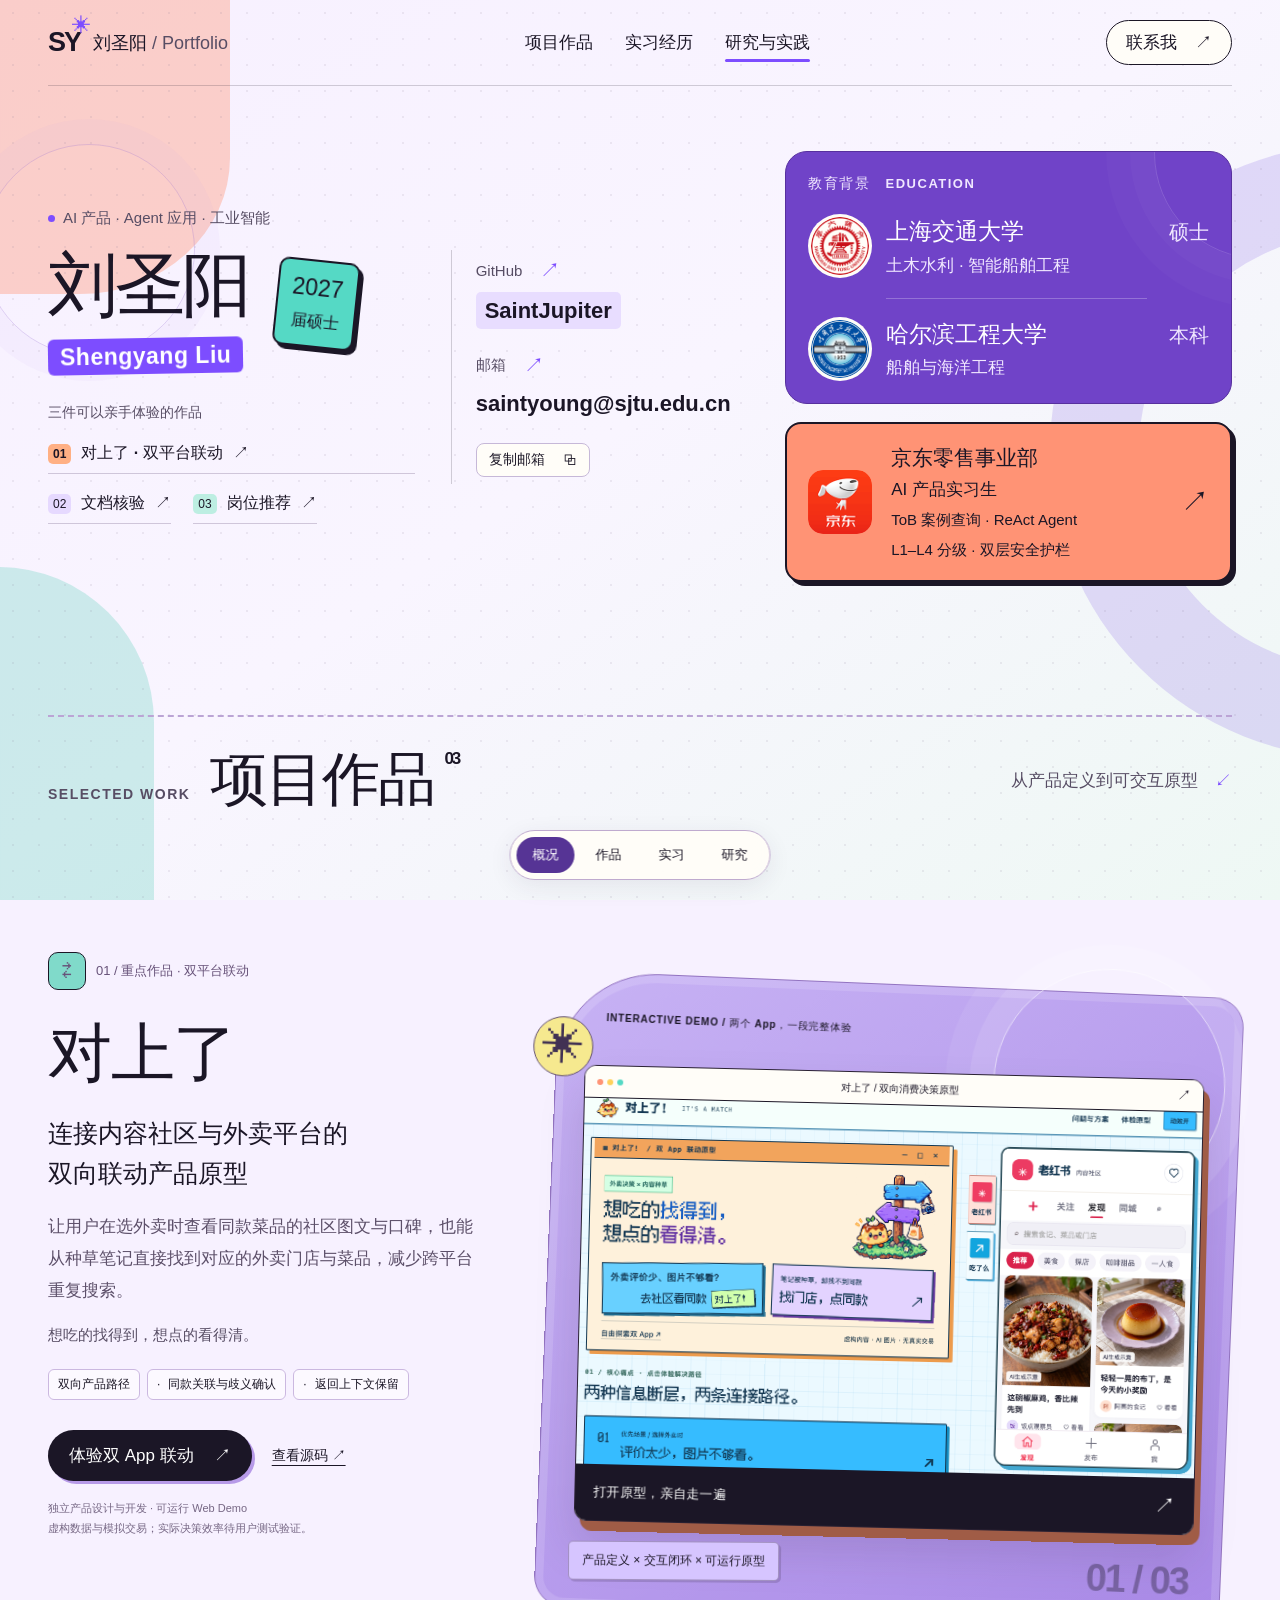
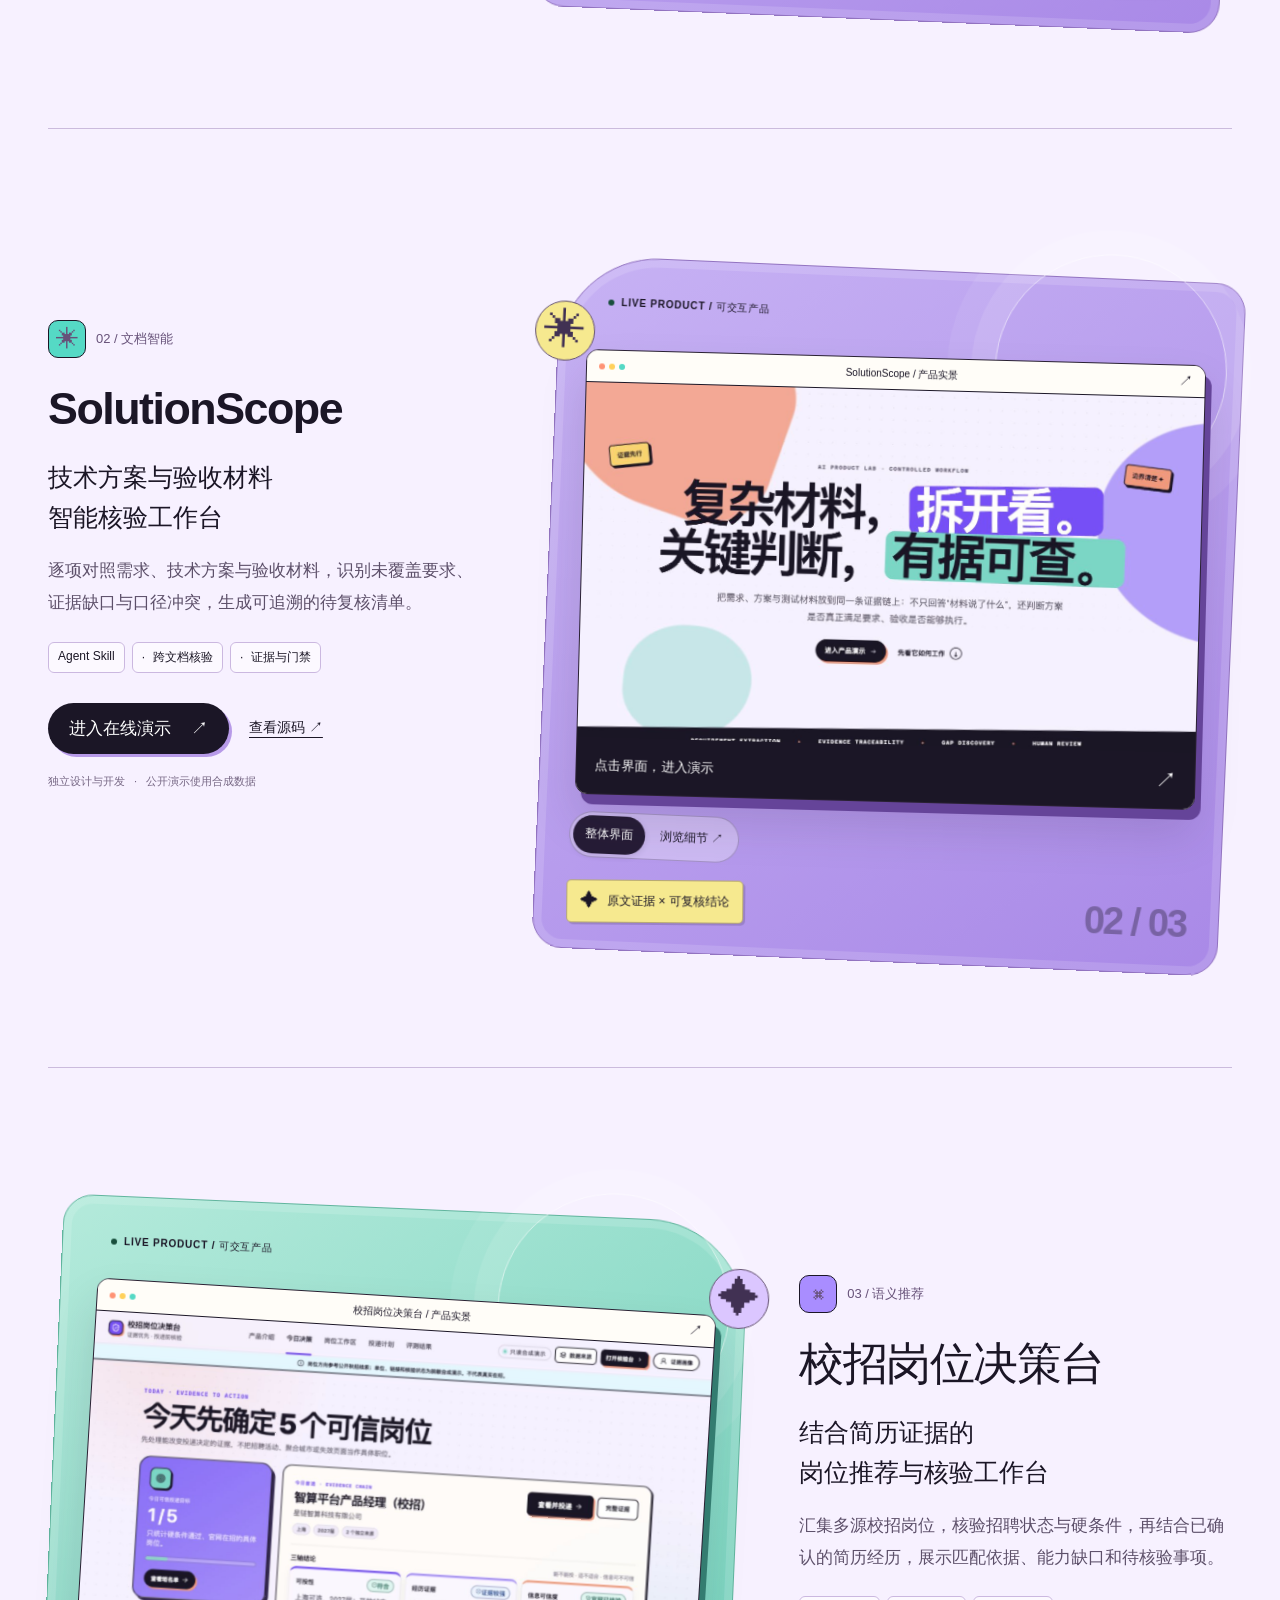
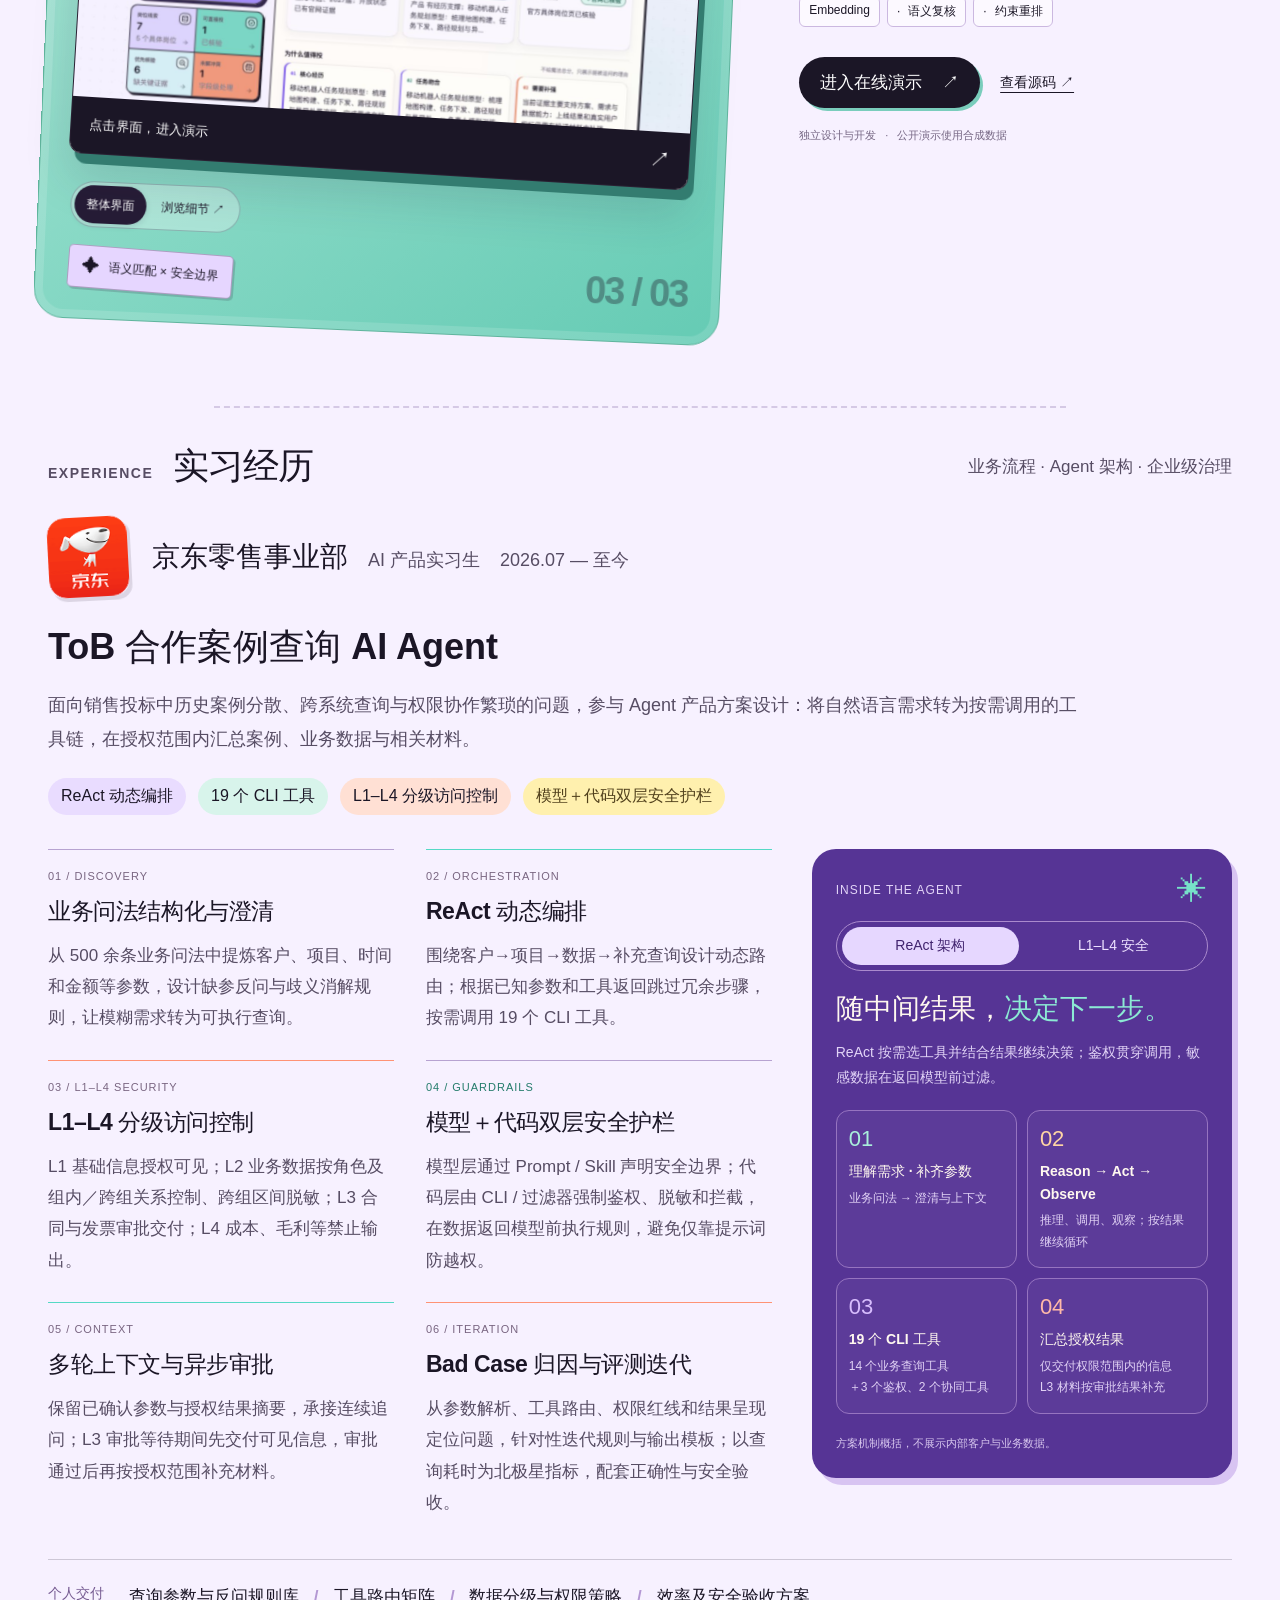
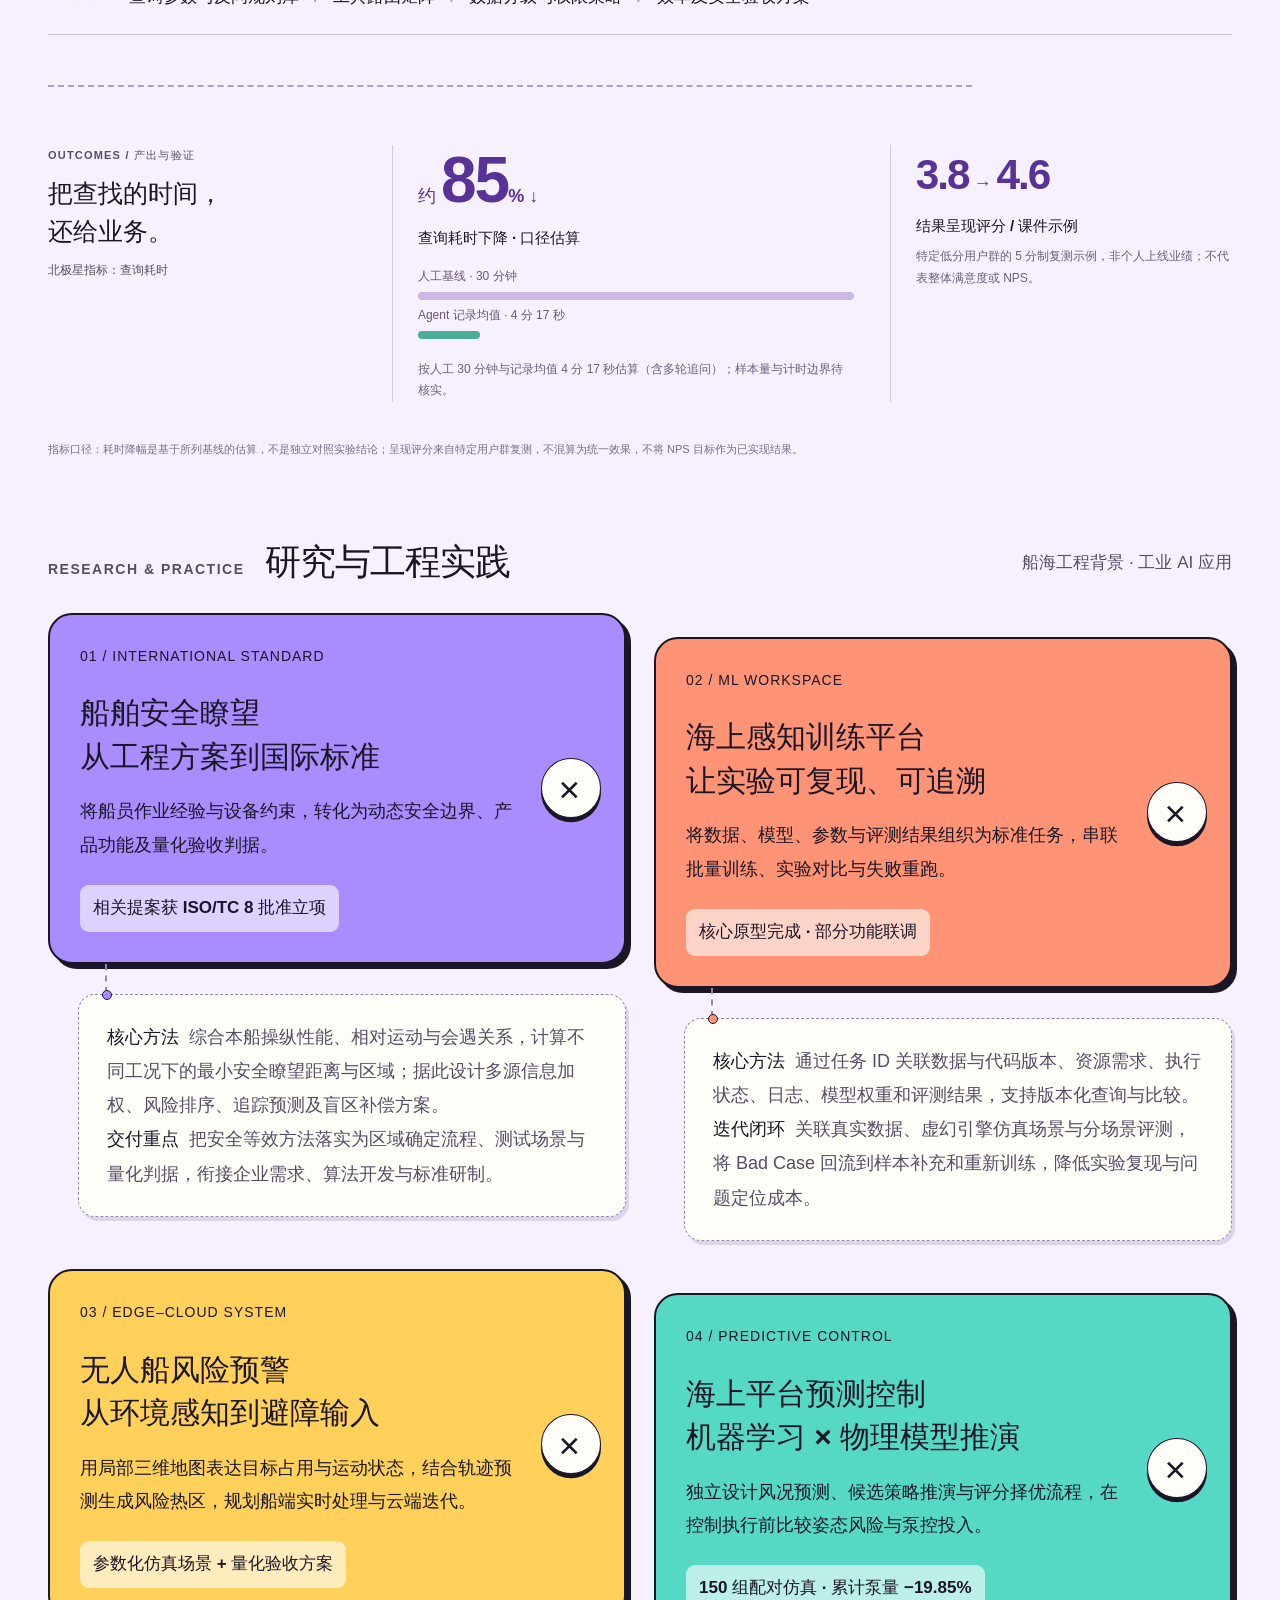
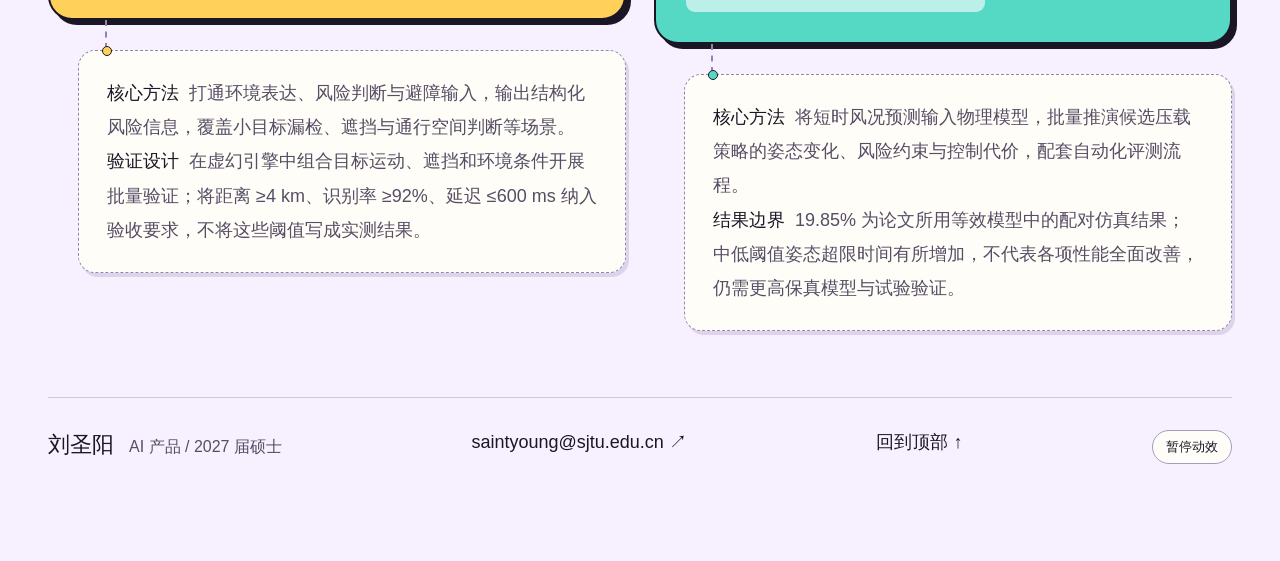
==== commit 246caa7d: "Explain each portfolio product purpose before its tagline" ====
--- a/index.html
+++ b/index.html
@@ -43,8 +43,9 @@
           <article class="project bridge showcase" id="bridge-project">
             <div class="project-copy">
               <div class="project-top"><span class="project-icon" aria-hidden="true">⇄</span><span>01 / 重点作品 · 双平台联动</span></div>
-              <h3>对上了</h3><p class="project-subtitle">想吃的找得到，<br />想点的看得清。</p>
-              <p class="project-description">外卖评价少、图片不够看？去社区补充图文与讨论。笔记种了草、同款找不到？确认门店与菜品，直达外卖同款。</p>
+              <h3>对上了</h3><p class="project-subtitle">连接内容社区与外卖平台的<br />双向联动产品原型</p>
+              <p class="project-description">让用户在选外卖时查看同款菜品的社区图文与口碑，也能从种草笔记直接找到对应的外卖门店与菜品，减少跨平台重复搜索。</p>
+              <p class="project-tagline">想吃的找得到，想点的看得清。</p>
               <div class="tags"><span>双向产品路径</span><span>同款关联与歧义确认</span><span>返回上下文保留</span></div>
               <div class="project-actions"><a class="demo-link" href="https://saintjupiter.github.io/food-bridge/" target="_blank" rel="noreferrer">体验双 App 联动 <span aria-hidden="true">↗</span></a><a class="repo-link" href="https://github.com/SaintJupiter/food-bridge" target="_blank" rel="noreferrer">查看源码 ↗</a></div>
               <p class="project-meta">独立产品设计与开发 · 可运行 Web Demo<br />虚构数据与模拟交易；实际决策效率待用户测试验证。</p>
@@ -62,7 +63,7 @@
           <article class="project scope showcase" id="scope-project">
             <div class="project-copy">
               <div class="project-top"><span class="project-icon" aria-hidden="true">✳</span><span>02 / 文档智能</span></div>
-              <h3>SolutionScope</h3><p class="project-subtitle">不止检索材料，<br />更核验材料之间的关系。</p><p class="project-description">将要求、方案与验收材料逐项对照，绑定原文证据，并通过逐轮校验和规则门禁定位遗漏与冲突。</p>
+              <h3>SolutionScope</h3><p class="project-subtitle">技术方案与验收材料<br />智能核验工作台</p><p class="project-description">逐项对照需求、技术方案与验收材料，识别未覆盖要求、证据缺口与口径冲突，生成可追溯的待复核清单。</p>
               <div class="tags"><span>Agent Skill</span><span>跨文档核验</span><span>证据与门禁</span></div>
               <div class="project-actions"><a class="demo-link" href="https://saintjupiter.github.io/SolutionScope/" target="_blank" rel="noreferrer">进入在线演示 <span aria-hidden="true">↗</span></a><a class="repo-link" href="https://github.com/SaintJupiter/SolutionScope" target="_blank" rel="noreferrer">查看源码 ↗</a></div>
               <p class="project-meta">独立设计与开发 <span>·</span> 公开演示使用合成数据</p>
@@ -81,7 +82,7 @@
           <article class="project campus showcase" id="campus-project">
             <div class="project-copy">
               <div class="project-top"><span class="project-icon" aria-hidden="true">⌘</span><span>03 / 语义推荐</span></div>
-              <h3>校招岗位决策台</h3><p class="project-subtitle">不只说“适合”，<br />也说明依据与缺口。</p><p class="project-description">Embedding 召回已确认的简历事实，结合语义复核与约束重排；硬条件和可信度决定能否进入推荐。</p>
+              <h3>校招岗位决策台</h3><p class="project-subtitle">结合简历证据的<br />岗位推荐与核验工作台</p><p class="project-description">汇集多源校招岗位，核验招聘状态与硬条件，再结合已确认的简历经历，展示匹配依据、能力缺口和待核验事项。</p>
               <div class="tags"><span>Embedding</span><span>语义复核</span><span>约束重排</span></div>
               <div class="project-actions"><a class="demo-link" href="https://saintjupiter.github.io/campus-job-decision-desk/" target="_blank" rel="noreferrer">进入在线演示 <span aria-hidden="true">↗</span></a><a class="repo-link" href="https://github.com/SaintJupiter/campus-job-decision-desk" target="_blank" rel="noreferrer">查看源码 ↗</a></div>
               <p class="project-meta">独立设计与开发 <span>·</span> 公开演示使用合成数据</p>
--- a/portfolio-bridge.css
+++ b/portfolio-bridge.css
@@ -5,3 +5,4 @@
 .work-shortcuts .primary-work { flex-basis:100%; width:fit-content; font-weight:650; }
 .work-shortcuts .primary-work i { background:#ffb084; }
 .showcase.bridge .screenshot-viewport img { width:100%; height:auto; object-fit:contain; }
+.showcase .project-tagline { margin-top:14px; font-size:15px; line-height:1.7; color:var(--muted); }
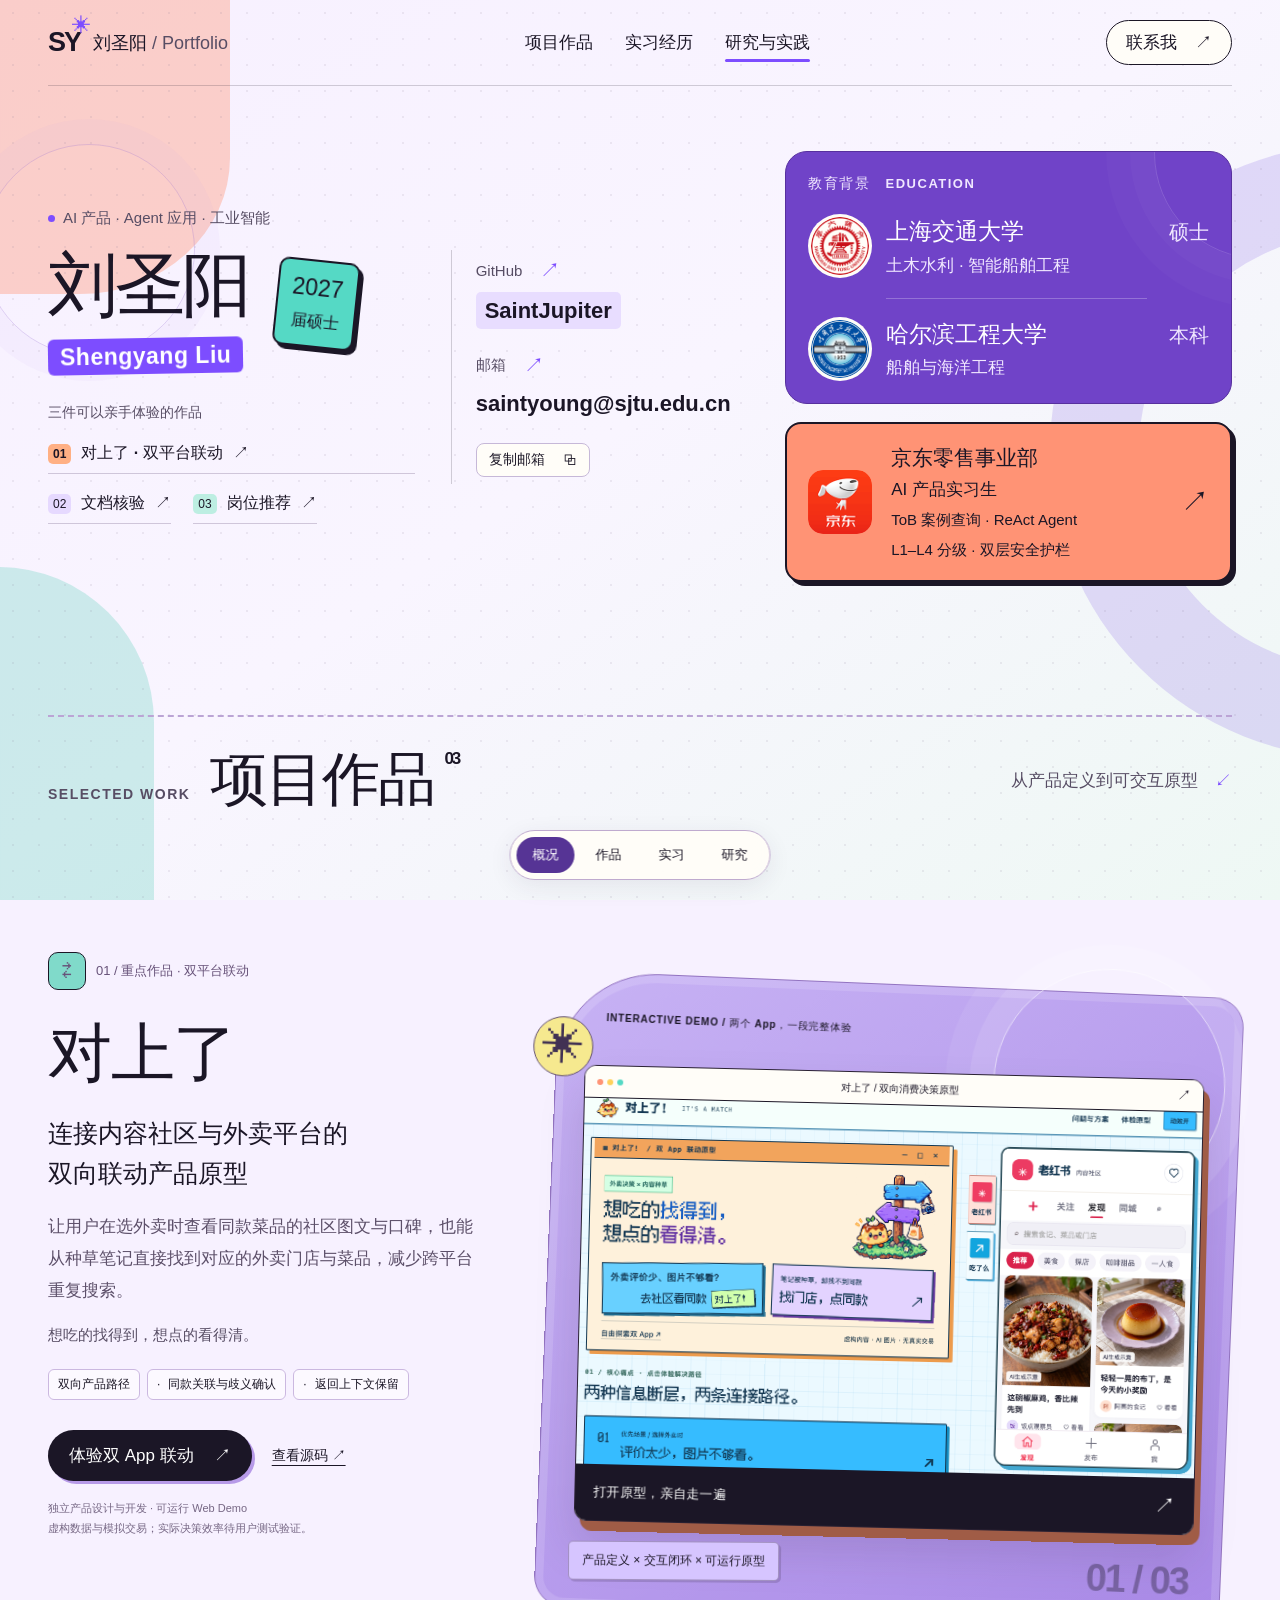
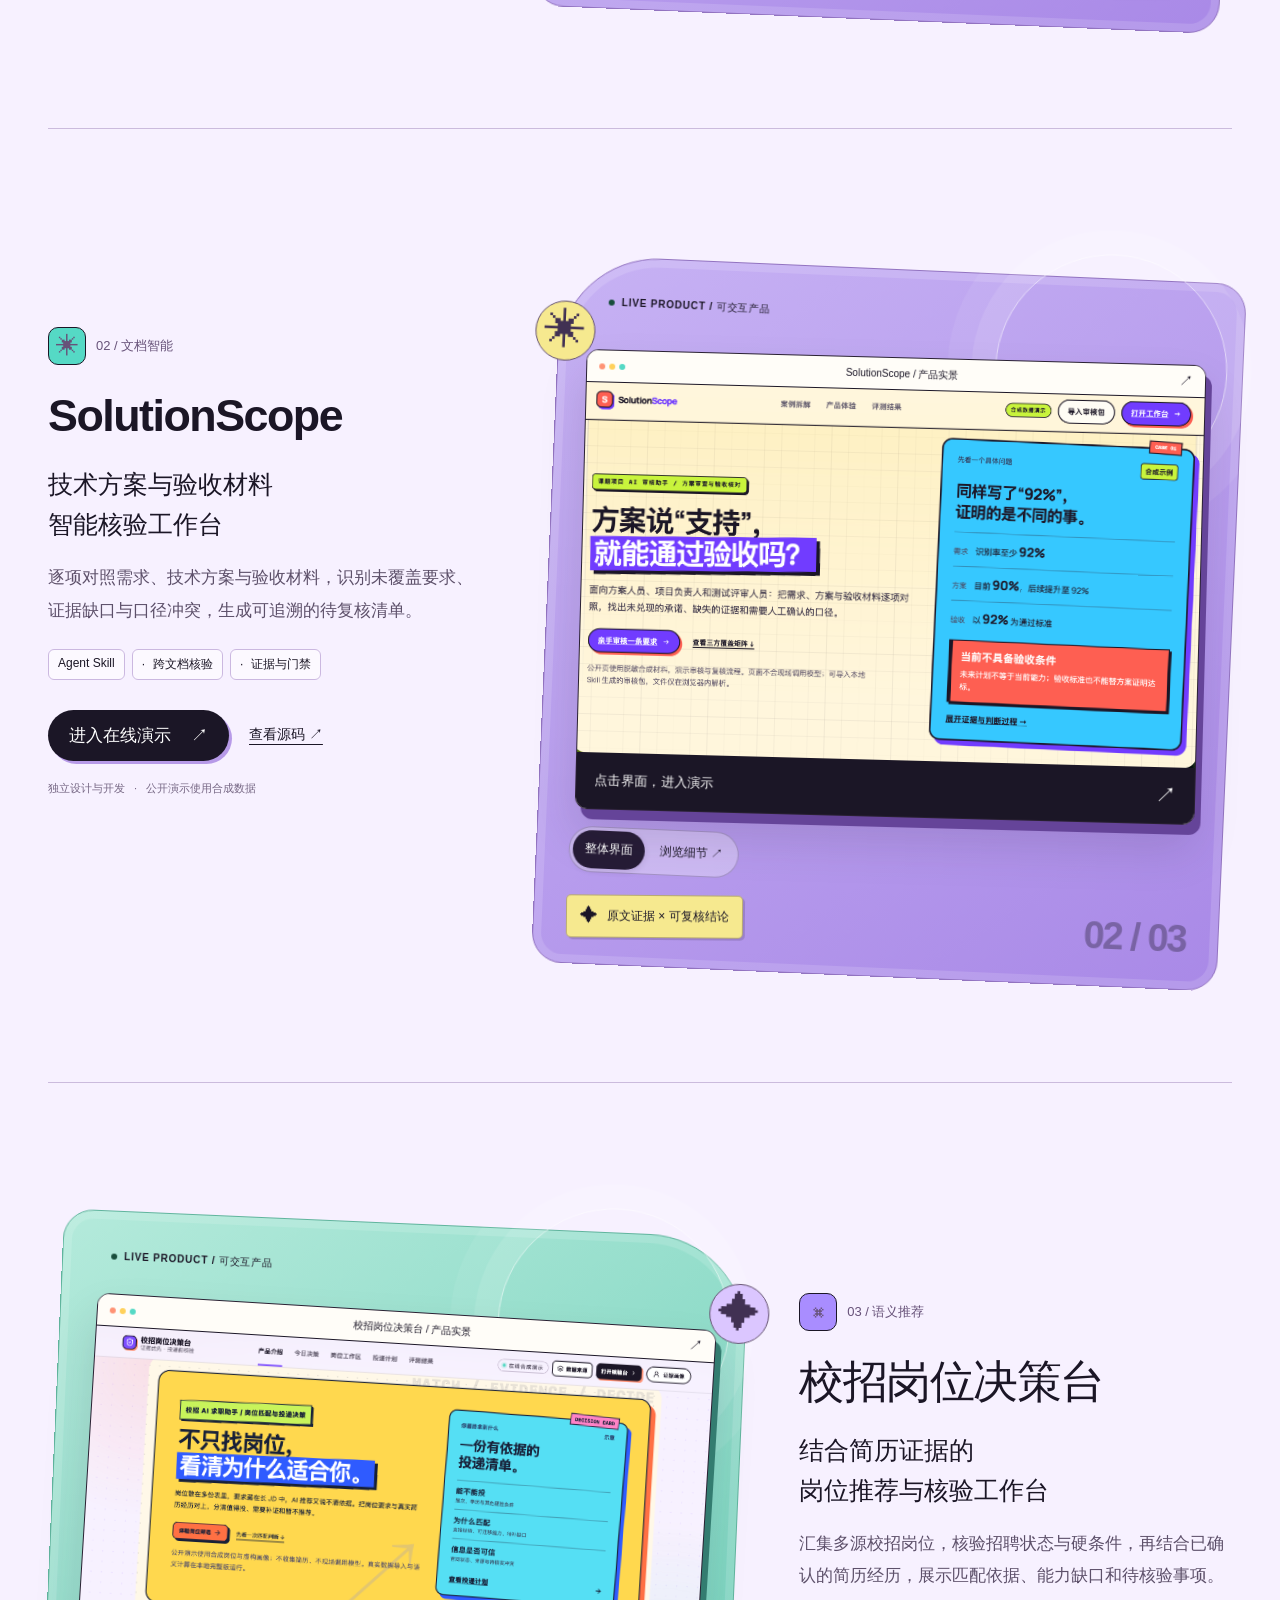
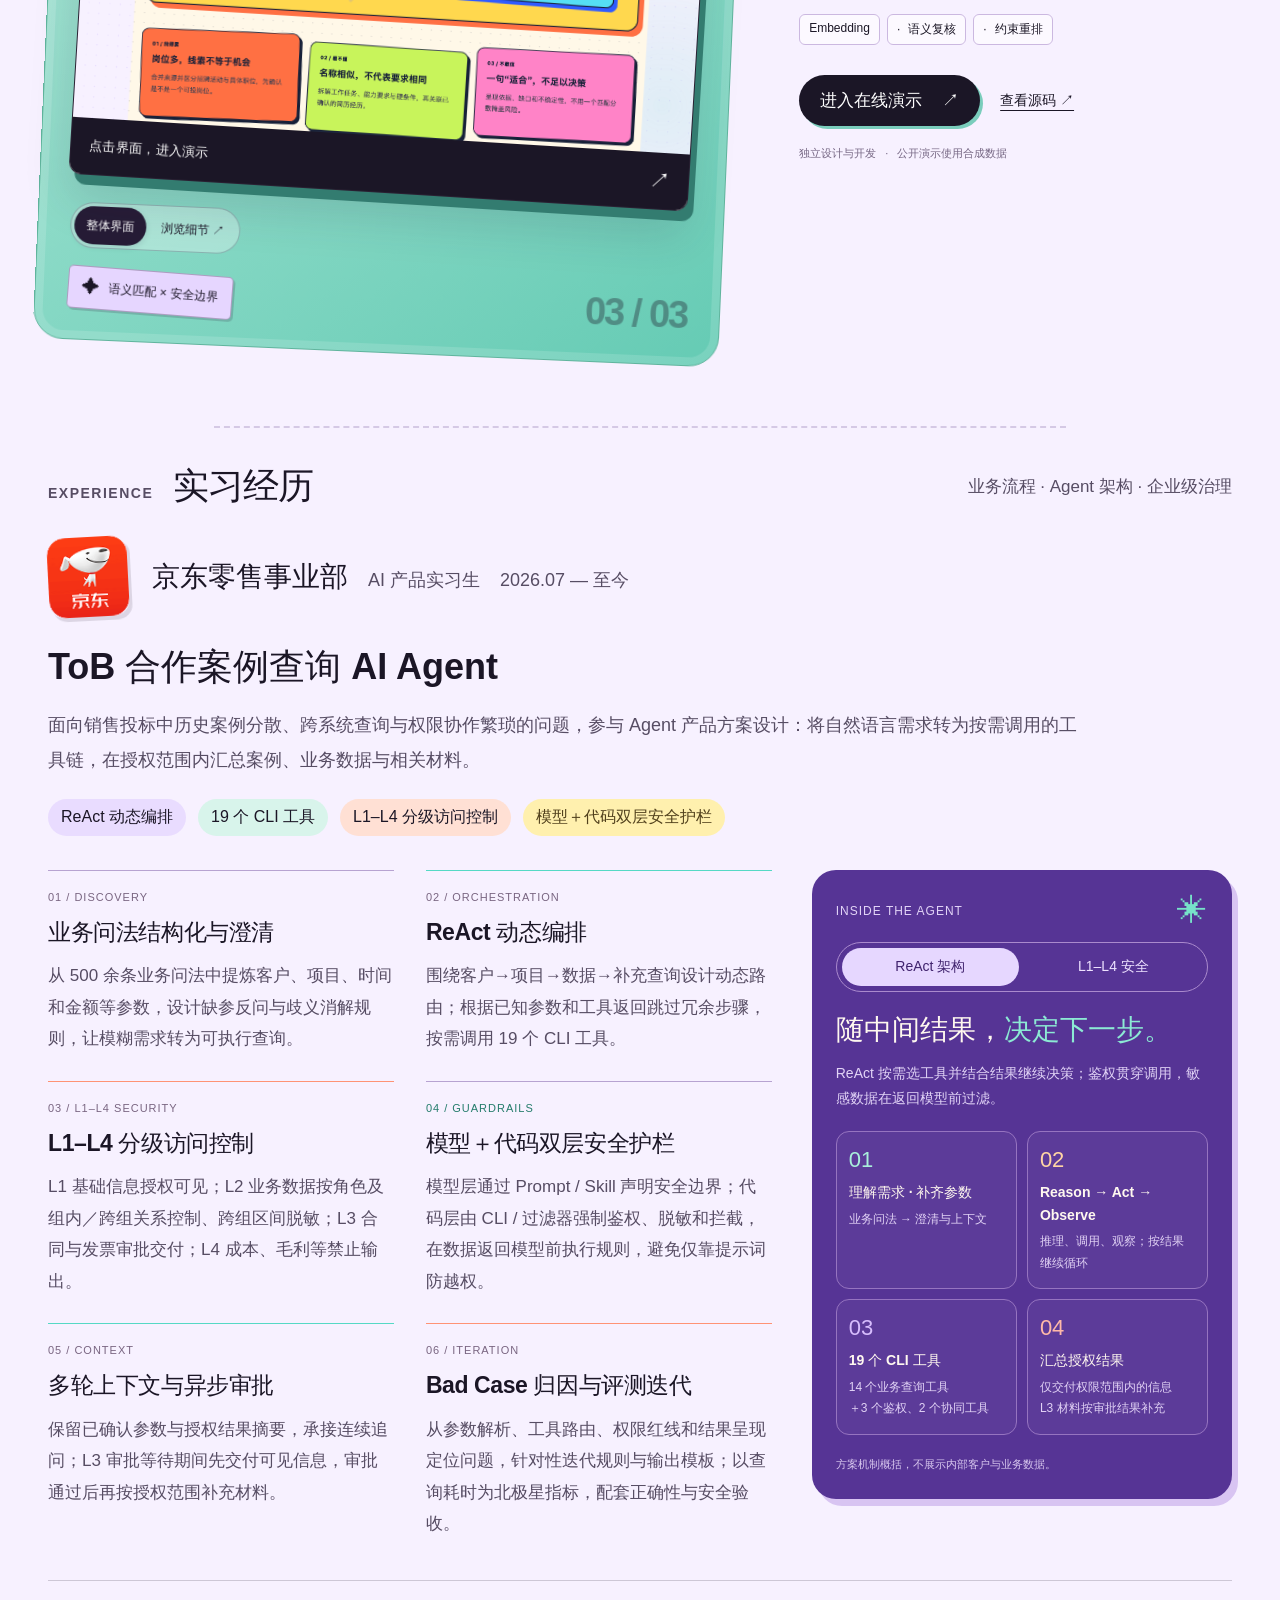
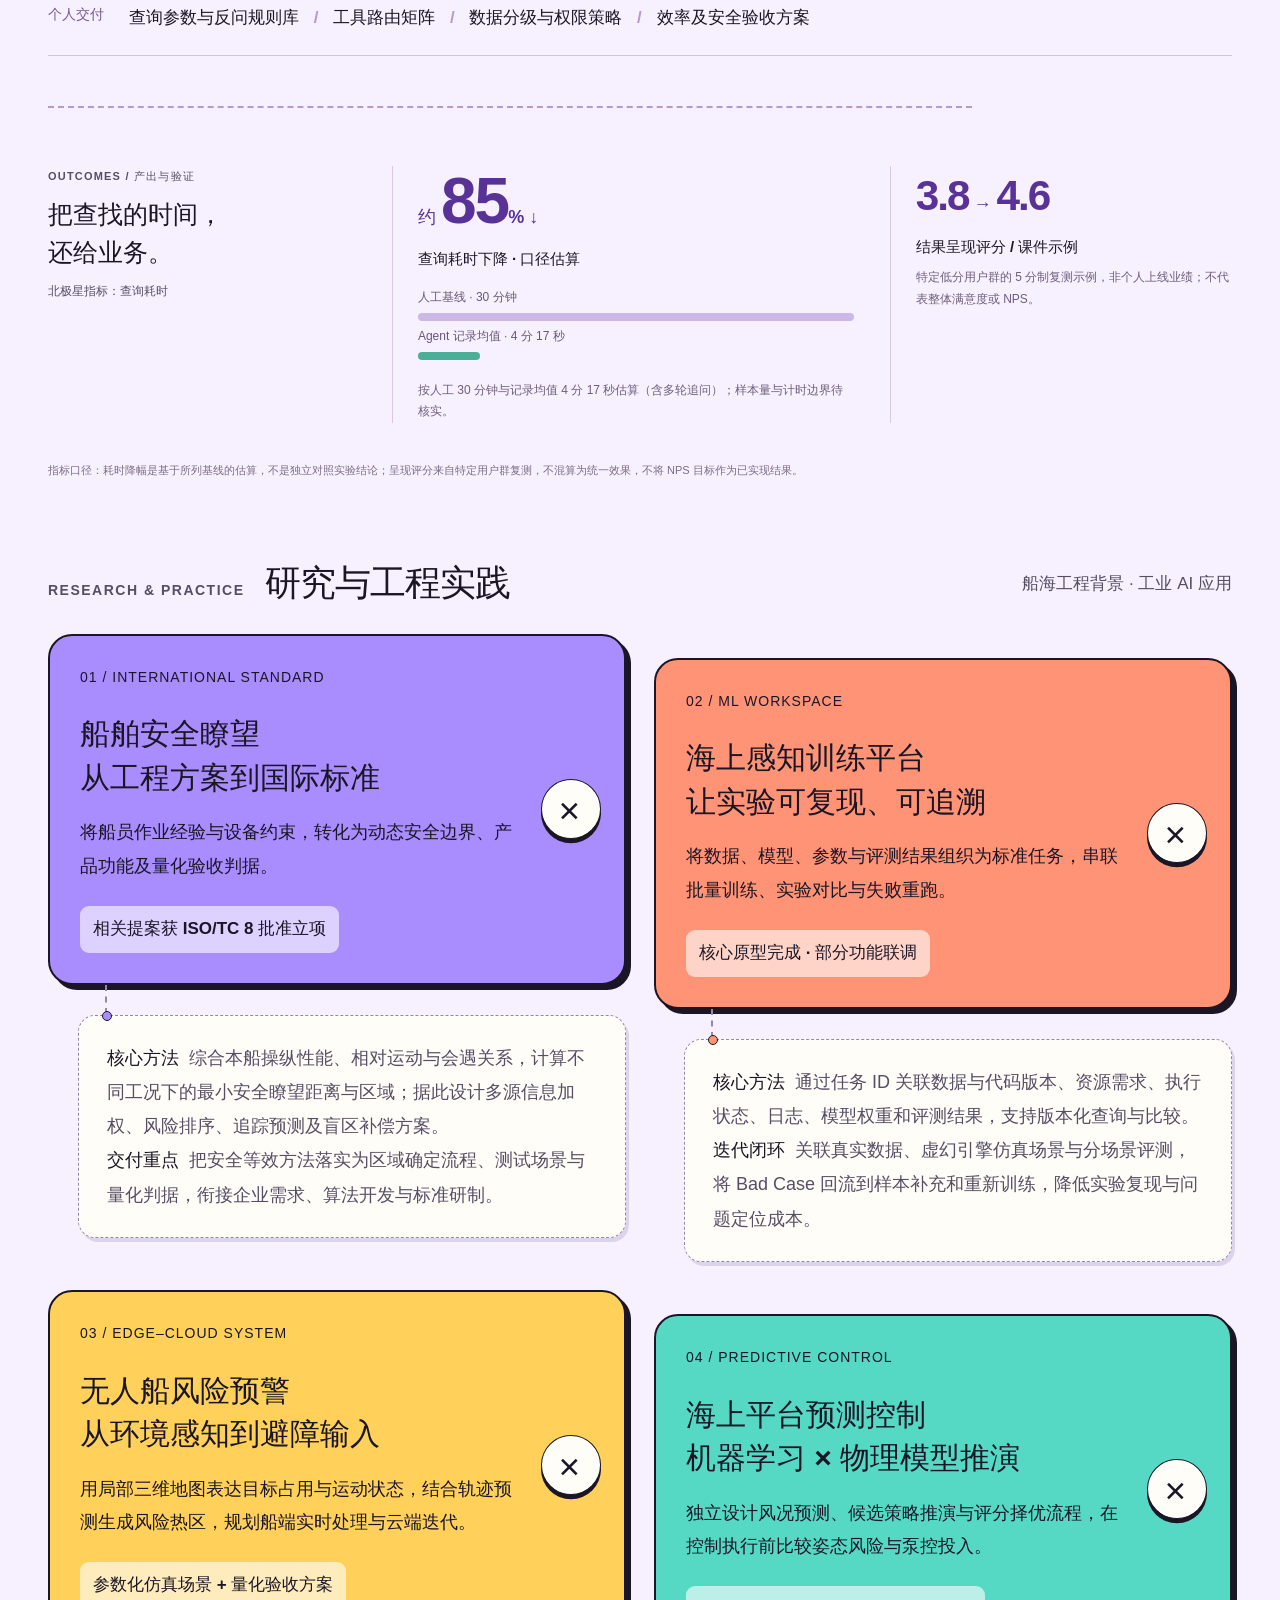
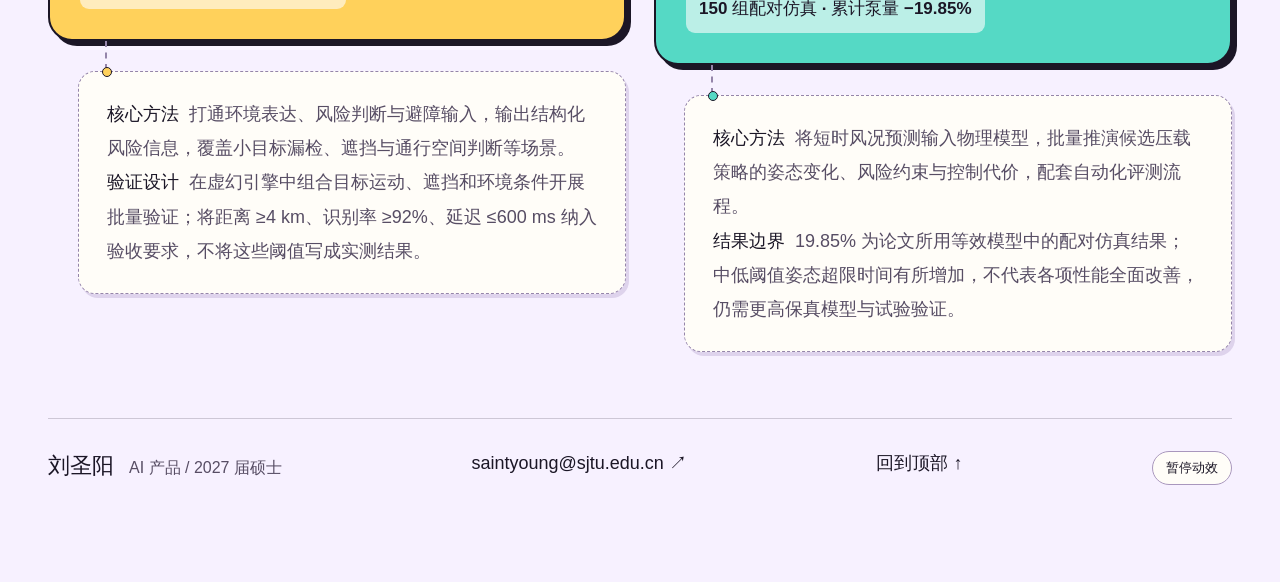
==== commit 291ac9b8: "Update portfolio project screenshots" ====
--- a/index.html
+++ b/index.html
@@ -72,7 +72,7 @@
               <div class="stage-heading"><span><i></i> LIVE PRODUCT / 可交互产品</span></div>
               <a class="product-window" href="https://saintjupiter.github.io/SolutionScope/" target="_blank" rel="noreferrer" aria-label="打开 SolutionScope 在线演示">
                 <div class="window-bar"><span><i></i><i></i><i></i></span><small>SolutionScope / 产品实景</small><span aria-hidden="true">↗</span></div>
-                <span class="screenshot-viewport"><img src="./assets/solutionscope.png" alt="SolutionScope 真实产品界面截图，点击打开交互演示" width="1280" height="735" loading="lazy" /></span>
+                <span class="screenshot-viewport"><img src="./assets/solutionscope.png?v=ui-20260927" alt="SolutionScope 真实产品界面截图，点击打开交互演示" width="2364" height="1414" loading="lazy" /></span>
                 <span class="window-cta">点击界面，进入演示 <span aria-hidden="true">↗</span></span>
               </a>
               <div class="preview-controls js-only"><div role="group" aria-label="截图浏览方式"><button type="button" data-preview="overview" aria-pressed="true">整体界面</button><button type="button" data-preview="detail" aria-pressed="false">浏览细节 <span aria-hidden="true">↗</span></button></div></div>
@@ -91,7 +91,7 @@
               <div class="stage-heading"><span><i></i> LIVE PRODUCT / 可交互产品</span></div>
               <a class="product-window" href="https://saintjupiter.github.io/campus-job-decision-desk/" target="_blank" rel="noreferrer" aria-label="打开 校招岗位决策台 在线演示">
                 <div class="window-bar"><span><i></i><i></i><i></i></span><small>校招岗位决策台 / 产品实景</small><span aria-hidden="true">↗</span></div>
-                <span class="screenshot-viewport"><img src="./assets/campus-preview-local.png" alt="校招岗位决策台 真实产品界面截图，点击打开交互演示" width="1440" height="900" loading="lazy" /></span>
+                <span class="screenshot-viewport"><img src="./assets/campus-preview-local.png?v=ui-20260927" alt="校招岗位决策台 真实产品界面截图，点击打开交互演示" width="2246" height="1426" loading="lazy" /></span>
                 <span class="window-cta">点击界面，进入演示 <span aria-hidden="true">↗</span></span>
               </a>
               <div class="preview-controls js-only"><div role="group" aria-label="截图浏览方式"><button type="button" data-preview="overview" aria-pressed="true">整体界面</button><button type="button" data-preview="detail" aria-pressed="false">浏览细节 <span aria-hidden="true">↗</span></button></div></div>
